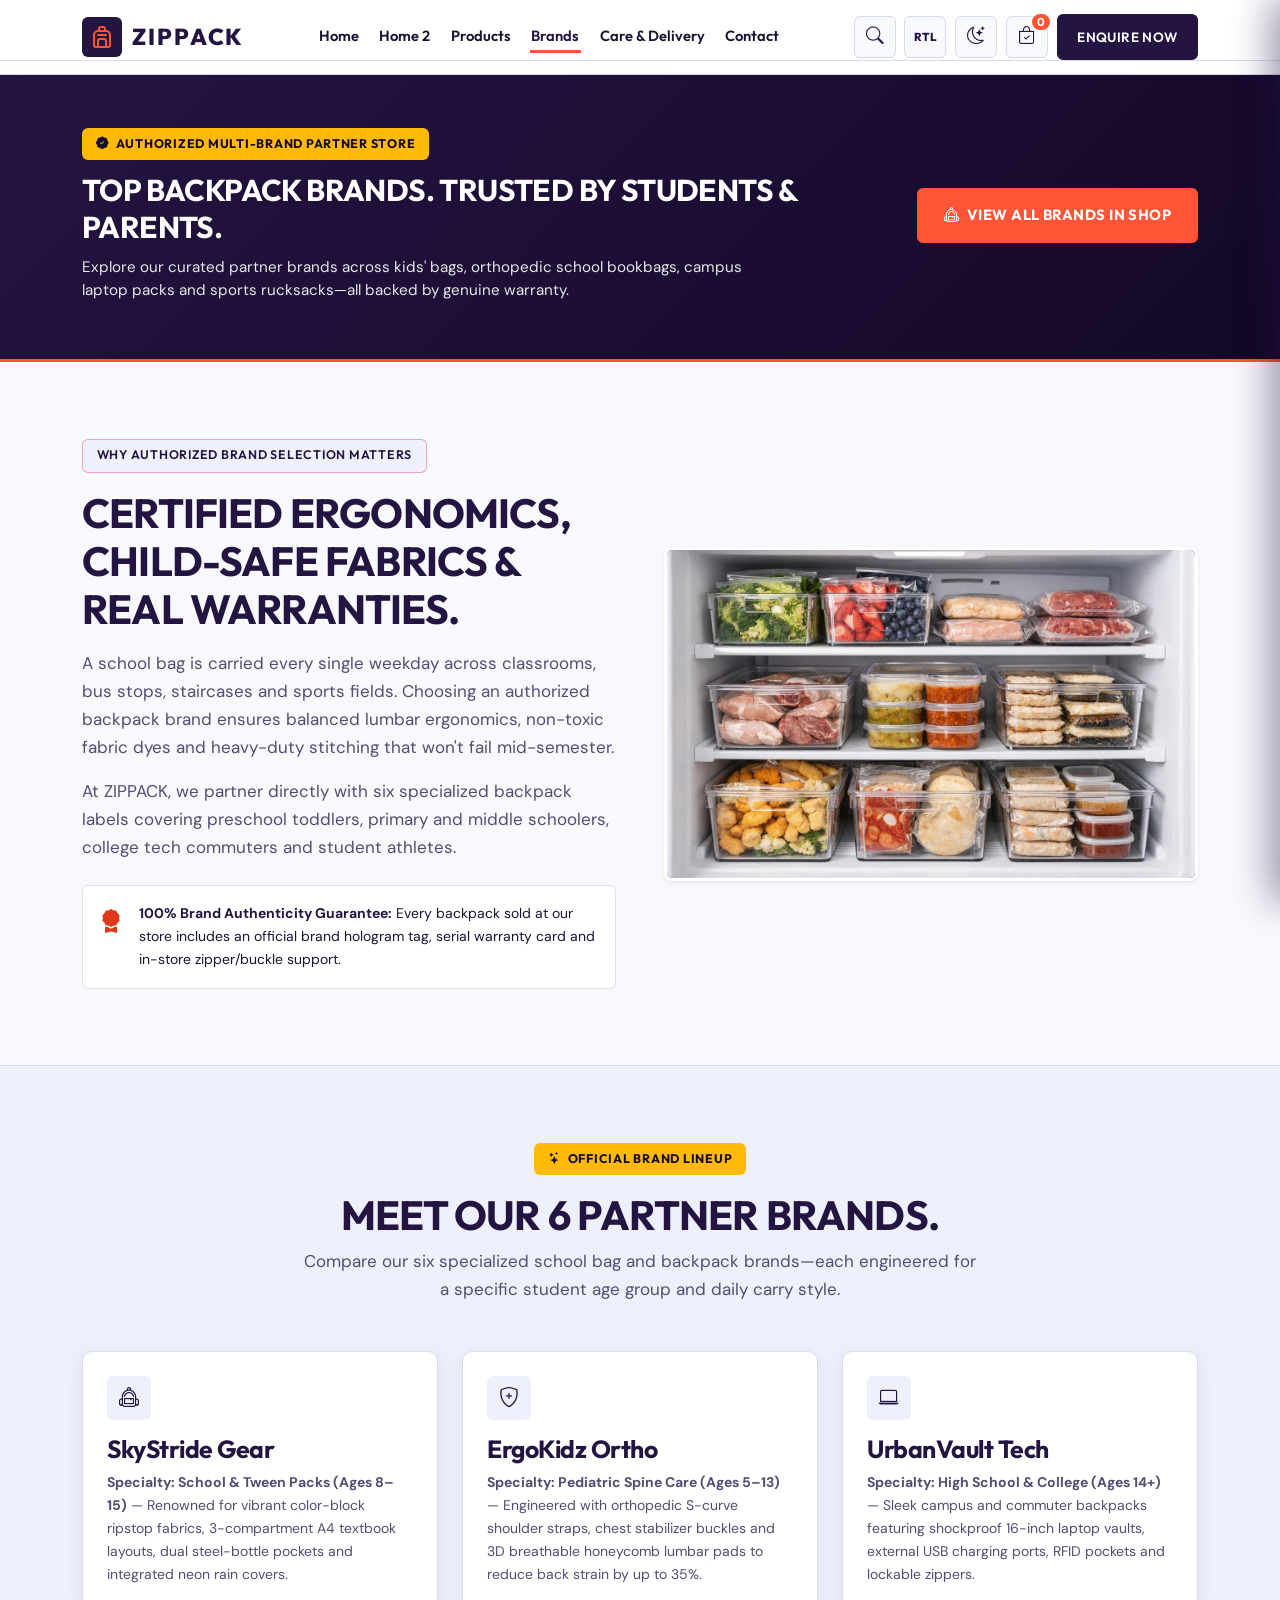
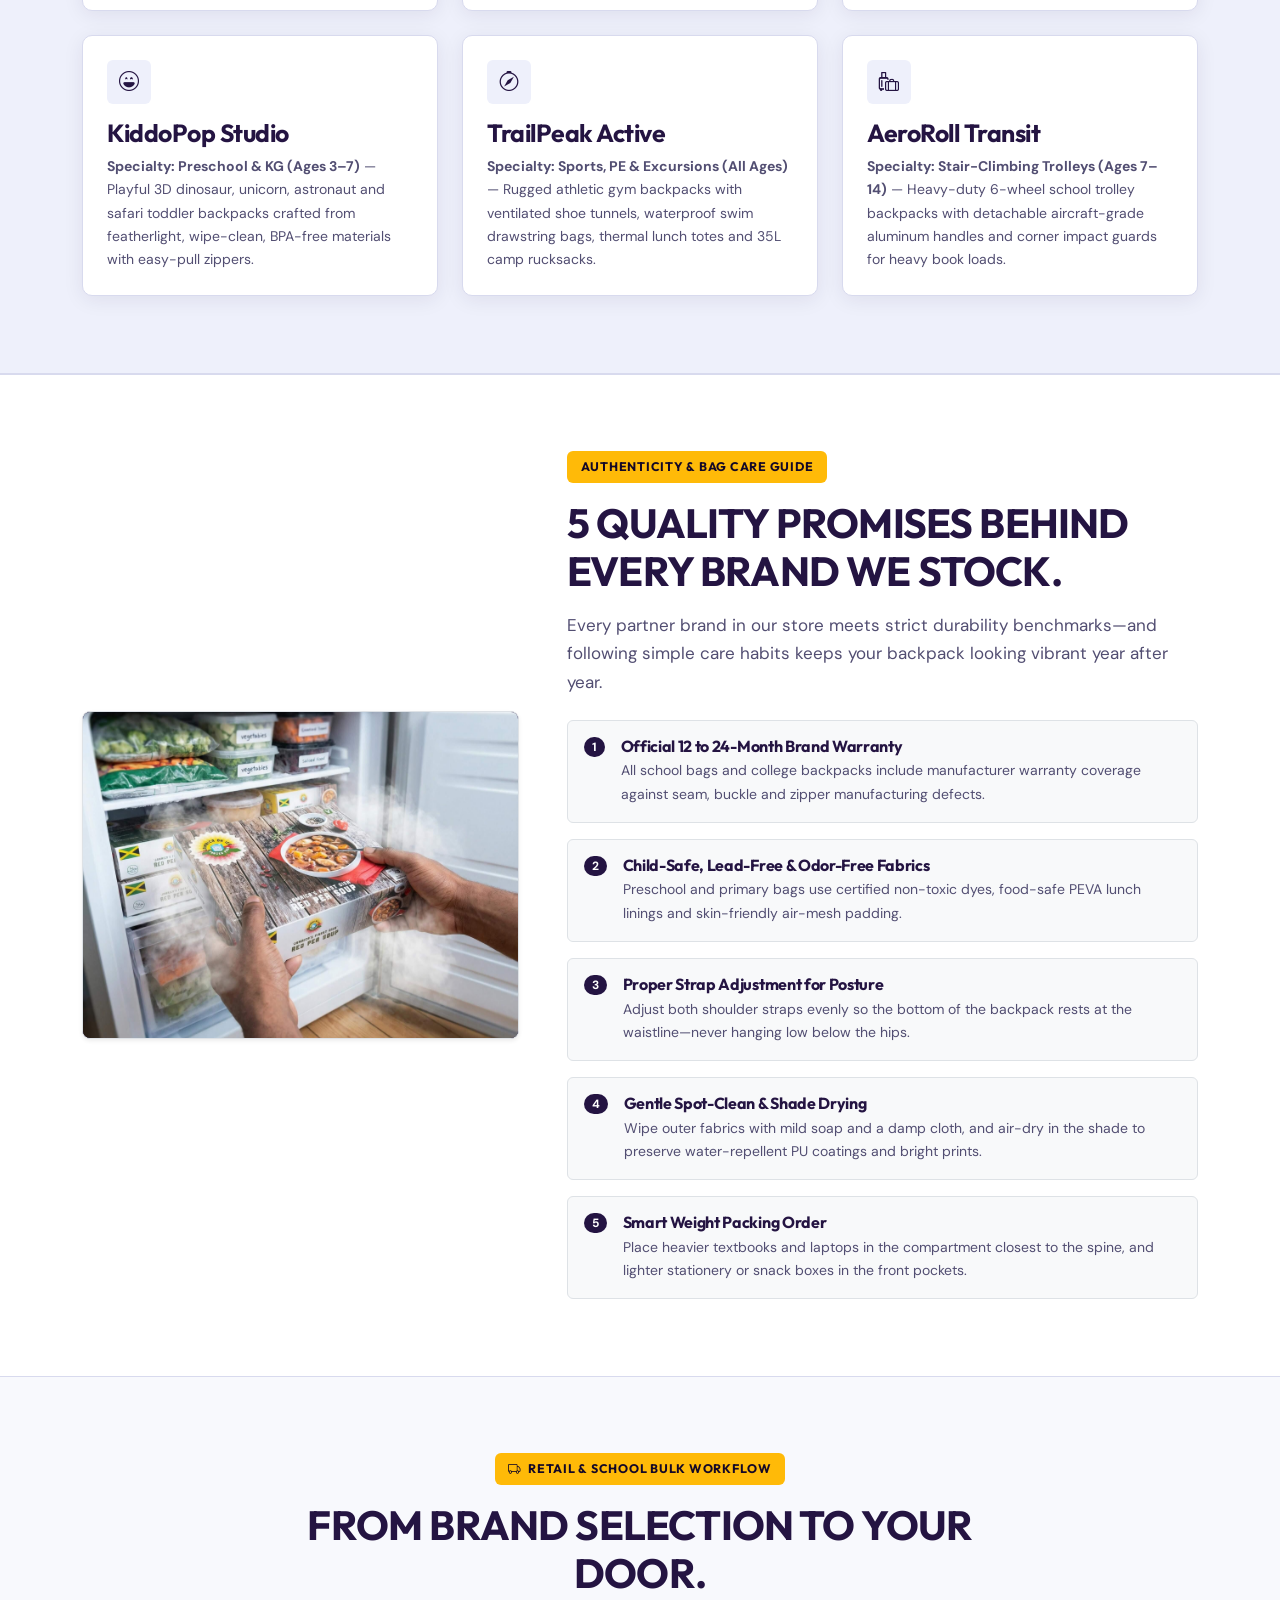
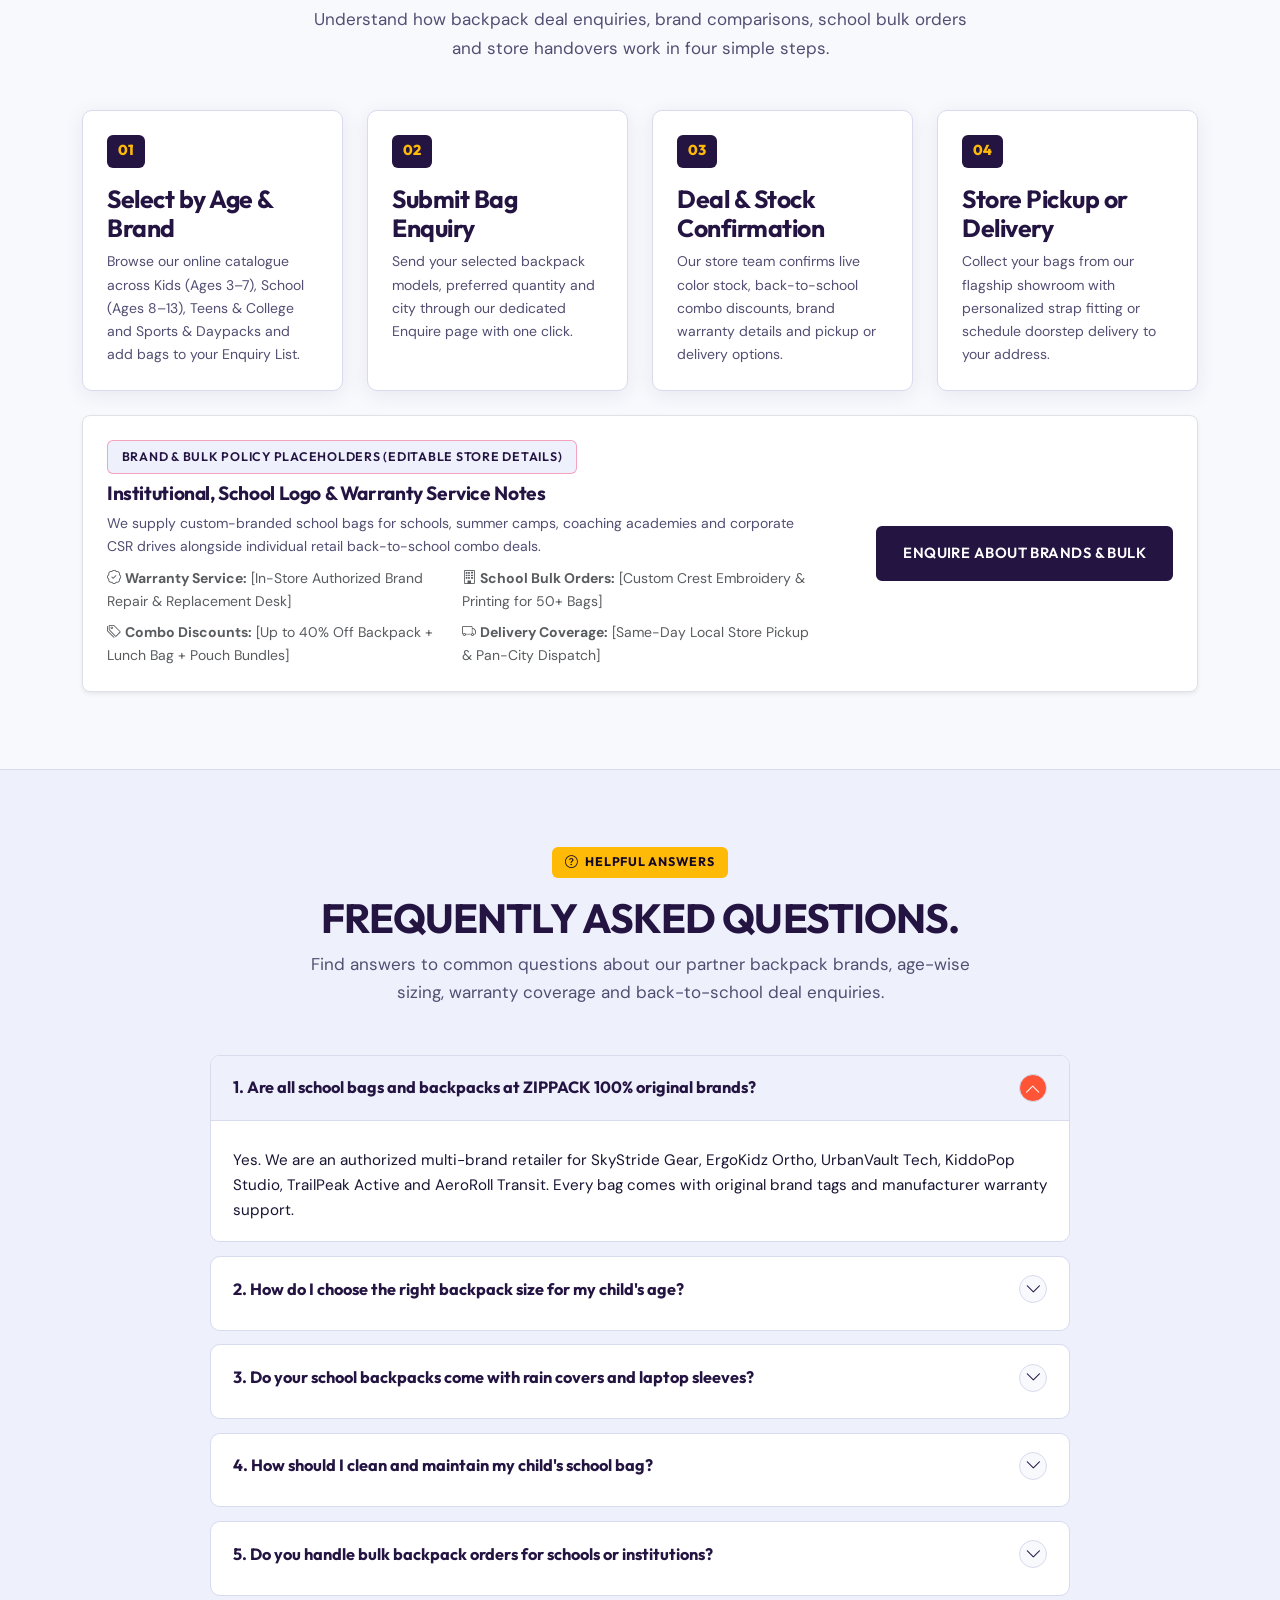
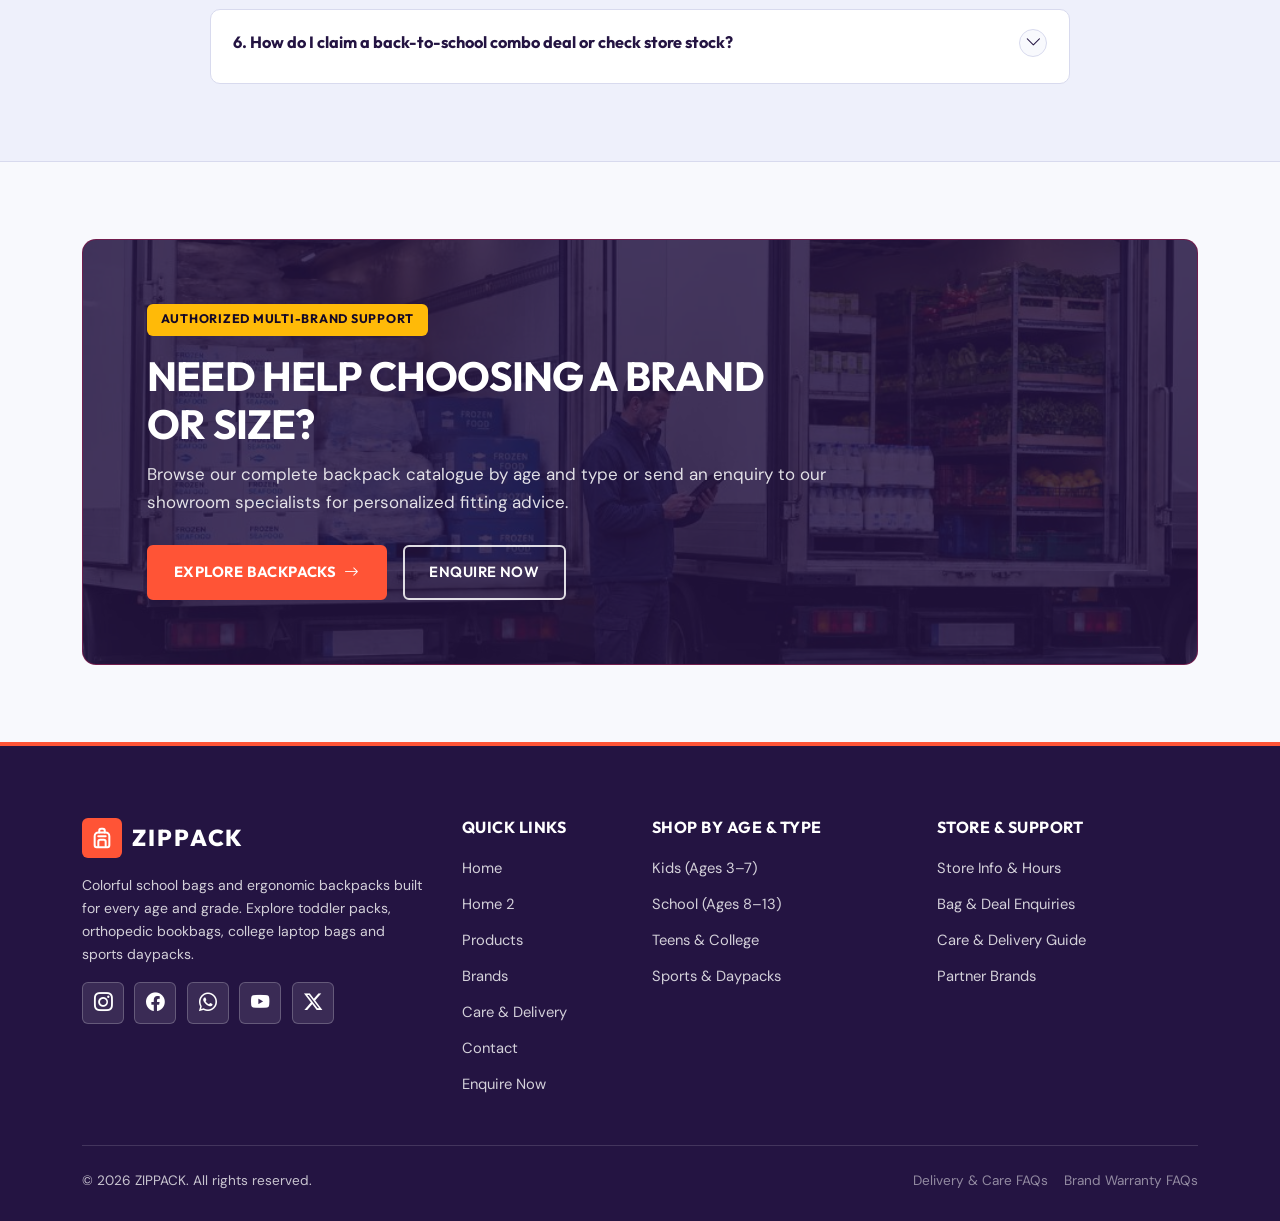
==== brands.html @ 8224b231 "Initial commit: School Bag & Backpack Store (ZIPPACK)" ====
<!DOCTYPE html>
<html lang="en">
<head>
  <meta charset="UTF-8">
  <meta name="viewport" content="width=device-width, initial-scale=1.0">
  <title>Brands | ZIPPACK — School Bag &amp; Backpack Store</title>
  <link rel="icon" type="image/svg+xml" href="assets/images/favicon.svg">
  <meta name="description" content="Top Backpack Brands. Trusted by Students &amp; Parents. Explore our partner brands across kids' school bags, orthopedic bookbags, laptop packs and sports rucksacks.">
  <meta property="og:title" content="Brands | ZIPPACK — School Bag &amp; Backpack Store">
  <meta property="og:description" content="Discover our authorized school bag &amp; backpack partner brands, warranty coverage, care guidelines and 4-step order enquiry workflow.">
  <meta property="og:type" content="website">
  <meta property="og:image" content="assets/images/freezer-storage.webp">

  <!-- Google Fonts: Outfit (Headings) & DM Sans (Body) -->
  <link rel="preconnect" href="https://fonts.googleapis.com">
  <link rel="preconnect" href="https://fonts.gstatic.com" crossorigin>
  <link href="https://fonts.googleapis.com/css2?family=DM+Sans:ital,opsz,wght@0,9..40,400;0,9..40,500;0,9..40,600;0,9..40,700;1,9..40,400&family=Outfit:wght@600;700;800&display=swap" rel="stylesheet">

  <!-- Bootstrap 5 CSS & Bootstrap Icons CDN -->
  <link href="https://cdn.jsdelivr.net/npm/bootstrap@5.3.3/dist/css/bootstrap.min.css" rel="stylesheet">
  <link href="https://cdn.jsdelivr.net/npm/bootstrap-icons@1.11.3/font/bootstrap-icons.min.css" rel="stylesheet">

  <!-- Global Custom Stylesheet -->
  <link rel="stylesheet" href="assets/css/style.css">
</head>
<body>
  <a href="#main-content" class="skip-link">Skip to main content</a>

  <!-- ========================================================================
       GLOBAL STICKY HEADER
       ======================================================================== -->
  <header class="site-header" role="banner">
    <div class="container">
      <div class="header-inner">
        <a href="index.html" class="brand-logo" aria-label="ZIPPACK Home">
          <span class="brand-logo-mark" aria-hidden="true">
            <svg width="24" height="24" viewBox="0 0 24 24" fill="none" stroke="currentColor" stroke-width="2" stroke-linecap="round" stroke-linejoin="round">
              <path d="M4 10a4 4 0 0 1 4-4h8a4 4 0 0 1 4 4v10a2 2 0 0 1-2 2H6a2 2 0 0 1-2-2Z"/>
              <path d="M9 6V4a2 2 0 0 1 2-2h2a2 2 0 0 1 2 2v2"/>
              <path d="M8 21v-5a2 2 0 0 1 2-2h4a2 2 0 0 1 2 2v5"/>
              <path d="M8 10h8"/>
            </svg>
          </span>
          <span class="brand-logo-text">
            <span class="brand-logo-title">ZIPPACK</span>
          </span>
        </a>

        <nav class="desktop-nav" aria-label="Primary Navigation">
          <ul class="nav-list">
            <li><a href="index.html" class="nav-link-item">Home</a></li>
            <li><a href="home-2.html" class="nav-link-item">Home 2</a></li>
            <li><a href="products.html" class="nav-link-item">Products</a></li>
            <li><a href="brands.html" class="nav-link-item active" aria-current="page">Brands</a></li>
            <li><a href="storage-delivery.html" class="nav-link-item">Care &amp; Delivery</a></li>
            <li><a href="contact.html" class="nav-link-item">Contact</a></li>
          </ul>
        </nav>

        <div class="header-actions">
          <button type="button" class="icon-action-btn" id="headerSearchToggleBtn" aria-expanded="false" aria-controls="headerSearchBar" aria-label="Toggle product search" title="Search Backpacks">
            <i class="bi bi-search"></i>
          </button>

          <button type="button" class="icon-action-btn" id="rtlToggleBtn" data-toggle-rtl aria-pressed="false" aria-label="Toggle RTL or LTR layout direction" title="Toggle RTL / LTR">
            <span class="rtl-badge-text">RTL</span>
          </button>

          <button type="button" class="icon-action-btn" id="themeToggleBtn" data-toggle-theme aria-pressed="false" aria-label="Toggle dark or light theme" title="Toggle Dark / Light Mode">
            <i class="bi bi-moon-stars"></i>
          </button>

          <button type="button" class="icon-action-btn" data-open-cart aria-label="Open Bag Enquiry Cart" title="Bag Enquiry List">
            <i class="bi bi-bag-check"></i>
            <span class="cart-count-badge" id="cartCountBadge">0</span>
          </button>

          <a href="enquire.html" class="btn-brand-primary header-cta-desktop">Enquire Now</a>

          <button type="button" class="hamburger-btn" id="mobileMenuOpenBtn" aria-expanded="false" aria-controls="mobileNavDrawer" aria-label="Open navigation menu">
            <i class="bi bi-list"></i>
          </button>
        </div>
      </div>
    </div>

    <div class="header-search-bar" id="headerSearchBar">
      <div class="container">
        <form class="header-search-form" id="headerSearchForm" role="search">
          <label for="headerSearchInput" class="visually-hidden">Search school bags and backpacks</label>
          <input type="search" id="headerSearchInput" class="header-search-input" placeholder="Search toddler bags, orthopedic school packs, laptop backpacks, trolley bags...">
          <button type="submit" class="btn-brand-primary py-2 px-3">Search</button>
        </form>
      </div>
    </div>
  </header>

  <div class="mobile-nav-backdrop" id="sharedOverlayBackdrop"></div>

  <!-- Mobile Navigation Drawer -->
  <aside class="mobile-nav-drawer" id="mobileNavDrawer" aria-hidden="true" aria-label="Mobile Navigation">
    <div>
      <div class="mobile-drawer-header">
        <span class="fw-bold" style="font-family: var(--font-heading); color: var(--navy-primary);">STORE NAVIGATION</span>
        <button type="button" class="drawer-close-btn" id="mobileMenuCloseBtn" aria-label="Close navigation menu">
          <i class="bi bi-x-lg"></i>
        </button>
      </div>
      <div class="mobile-drawer-tools">
        <form class="mobile-drawer-search-form" data-drawer-search-form role="search">
          <input type="search" class="mobile-drawer-search-input" placeholder="Search school bags..." aria-label="Search school bags and backpacks">
          <button type="submit" class="btn-brand-primary py-2 px-3" aria-label="Submit search"><i class="bi bi-search"></i></button>
        </form>
        <div class="mobile-drawer-actions-grid">
          <button type="button" class="mobile-drawer-action-item" data-open-cart aria-label="Open Bag Enquiry Cart">
            <i class="bi bi-bag-check"></i>
            <span>Bag List</span>
            <span class="cart-count-badge">0</span>
          </button>
          <button type="button" class="mobile-drawer-action-item" data-toggle-theme aria-pressed="false" aria-label="Toggle dark or light theme">
            <i class="bi bi-moon-stars"></i>
            <span>Theme</span>
          </button>
          <button type="button" class="mobile-drawer-action-item" data-toggle-rtl aria-pressed="false" aria-label="Toggle RTL or LTR layout">
            <span class="rtl-badge-text">RTL</span>
          </button>
        </div>
      </div>
      <ul class="mobile-nav-links">
        <li><a href="index.html"><span>Home</span> <i class="bi bi-chevron-right"></i></a></li>
        <li><a href="home-2.html"><span>Home 2</span> <i class="bi bi-chevron-right"></i></a></li>
        <li><a href="products.html"><span>Products</span> <i class="bi bi-chevron-right"></i></a></li>
        <li><a href="brands.html" class="active"><span>Brands</span> <i class="bi bi-chevron-right"></i></a></li>
        <li><a href="storage-delivery.html"><span>Care &amp; Delivery</span> <i class="bi bi-chevron-right"></i></a></li>
        <li><a href="contact.html"><span>Contact</span> <i class="bi bi-chevron-right"></i></a></li>
        <li><a href="enquire.html"><span>Enquire Now</span> <i class="bi bi-arrow-up-right-circle"></i></a></li>
      </ul>
    </div>
    <div class="mobile-drawer-footer">
      <p class="small mb-2 fw-semibold" style="color: var(--navy-primary);">COLORFUL CARRY. BACK-TO-SCHOOL READY.</p>
      <a href="products.html" class="btn-brand-primary w-100">Explore Backpack Range</a>
    </div>
  </aside>

  <!-- Enquiry Cart Slide-Over Drawer -->
  <aside class="enquiry-cart-drawer" id="enquiryCartDrawer" aria-hidden="true" aria-label="Bag Enquiry List">
    <div class="cart-drawer-header">
      <div class="d-flex align-items-center gap-2">
        <i class="bi bi-bag-check-fill" style="color: var(--mint-secondary); font-size: 1.2rem;"></i>
        <h3>Bag Enquiry List</h3>
      </div>
      <button type="button" class="drawer-close-btn" id="enquiryCartCloseBtn" aria-label="Close enquiry cart">
        <i class="bi bi-x-lg"></i>
      </button>
    </div>
    <div class="cart-drawer-body" id="enquiryCartBody"></div>
    <div class="cart-drawer-footer">
      <div class="cart-summary-line">
        <span class="text-muted small">Selected Quantity:</span>
        <strong id="enquiryCartCount">0 Bags</strong>
      </div>
      <div class="cart-summary-line mb-2">
        <span class="text-muted small">Estimated Deal Total:</span>
        <strong id="enquiryCartTotal" style="font-size: 1.15rem; color: var(--navy-primary);">₹0</strong>
      </div>
      <p class="small text-muted mb-3" style="font-size: 0.75rem;">*Back-to-school deal prices are for demonstration only. Submit an enquiry to confirm current store stock and combo offers.</p>
      <div class="d-grid gap-2">
        <a href="enquire.html?prefill=cart" id="sendEnquiryCartBtn" class="btn-brand-primary">SEND BAG ENQUIRY</a>
        <button type="button" id="clearEnquiryCartBtn" class="btn-brand-secondary py-2" style="font-size: 0.8rem;">Clear Enquiry List</button>
      </div>
    </div>
  </aside>

  <main id="main-content">
    <!-- ======================================================================
         PAGE HERO BANNER (STANDARDIZED HEIGHT ACROSS ALL NON-HOME PAGES)
         ====================================================================== -->
    <section class="page-hero-banner" aria-labelledby="brands-hero-heading">
      <div class="container">
        <div class="row align-items-center g-4">
          <div class="col-lg-8 col-md-7">
            <span class="eyebrow-badge"><i class="bi bi-patch-check-fill"></i> Authorized Multi-Brand Partner Store</span>
            <h1 id="brands-hero-heading">TOP BACKPACK BRANDS. TRUSTED BY STUDENTS &amp; PARENTS.</h1>
            <p>
              Explore our curated partner brands across kids' bags, orthopedic school bookbags, campus laptop packs and sports rucksacks—all backed by genuine warranty.
            </p>
          </div>
          <div class="col-lg-4 col-md-5 text-md-end">
            <a href="products.html" class="btn-brand-mint">
              <i class="bi bi-backpack2"></i> View All Brands in Shop
            </a>
          </div>
        </div>
      </div>
    </section>

    <!-- ======================================================================
         SECTION 1 – BRAND CURATION INTRODUCTION
         ====================================================================== -->
    <section class="section-block section-bg-ice reveal-on-scroll" aria-labelledby="storage-intro-heading">
      <div class="container">
        <div class="row align-items-center g-4 g-lg-5">
          <div class="col-lg-6">
            <span class="eyebrow-badge-mint">Why Authorized Brand Selection Matters</span>
            <h2 id="storage-intro-heading" class="mb-3">CERTIFIED ERGONOMICS, CHILD-SAFE FABRICS &amp; REAL WARRANTIES.</h2>
            <p>
              A school bag is carried every single weekday across classrooms, bus stops, staircases and sports fields. Choosing an authorized backpack brand ensures balanced lumbar ergonomics, non-toxic fabric dyes and heavy-duty stitching that won't fail mid-semester.
            </p>
            <p class="mb-4">
              At ZIPPACK, we partner directly with six specialized backpack labels covering preschool toddlers, primary and middle schoolers, college tech commuters and student athletes.
            </p>
            <div class="p-3 rounded border bg-white d-flex align-items-start gap-3">
              <i class="bi bi-award-fill fs-4" style="color: var(--mint-hover);"></i>
              <div class="small">
                <strong style="color: var(--navy-primary);">100% Brand Authenticity Guarantee:</strong> Every backpack sold at our store includes an official brand hologram tag, serial warranty card and in-store zipper/buckle support.
              </div>
            </div>
          </div>

          <div class="col-lg-6">
            <div class="rounded-3 overflow-hidden border border-3 border-white shadow-sm" style="aspect-ratio: 16 / 10; background-color: var(--navy-primary);">
              <img src="assets/images/freezer-storage.webp" alt="Showroom display of authorized colorful school bag and backpack brands" class="w-100 h-100 object-fit-cover" width="800" height="500">
            </div>
          </div>
        </div>
      </div>
    </section>

    <!-- ======================================================================
         SECTION 2 – FEATURED PARTNER BRANDS SHOWCASE
         ====================================================================== -->
    <section id="storage-guidance" class="section-block section-bg-mint reveal-on-scroll" aria-labelledby="freezer-guidance-heading">
      <div class="container">
        <div class="section-header text-center mx-auto" style="max-width: 680px;">
          <span class="eyebrow-badge"><i class="bi bi-stars"></i> Official Brand Lineup</span>
          <h2 id="freezer-guidance-heading">MEET OUR 6 PARTNER BRANDS.</h2>
          <p class="mb-0">
            Compare our six specialized school bag and backpack brands—each engineered for a specific student age group and daily carry style.
          </p>
        </div>

        <div class="row g-4">
          <div class="col-md-6 col-lg-4">
            <div class="storage-checklist-card">
              <div class="why-feature-icon"><i class="bi bi-backpack2"></i></div>
              <h3>SkyStride Gear</h3>
              <p class="small mb-0">
                <strong>Specialty: School &amp; Tween Packs (Ages 8–15)</strong> — Renowned for vibrant color-block ripstop fabrics, 3-compartment A4 textbook layouts, dual steel-bottle pockets and integrated neon rain covers.
              </p>
            </div>
          </div>

          <div class="col-md-6 col-lg-4">
            <div class="storage-checklist-card">
              <div class="why-feature-icon"><i class="bi bi-shield-plus"></i></div>
              <h3>ErgoKidz Ortho</h3>
              <p class="small mb-0">
                <strong>Specialty: Pediatric Spine Care (Ages 5–13)</strong> — Engineered with orthopedic S-curve shoulder straps, chest stabilizer buckles and 3D breathable honeycomb lumbar pads to reduce back strain by up to 35%.
              </p>
            </div>
          </div>

          <div class="col-md-6 col-lg-4">
            <div class="storage-checklist-card">
              <div class="why-feature-icon"><i class="bi bi-laptop"></i></div>
              <h3>UrbanVault Tech</h3>
              <p class="small mb-0">
                <strong>Specialty: High School &amp; College (Ages 14+)</strong> — Sleek campus and commuter backpacks featuring shockproof 16-inch laptop vaults, external USB charging ports, RFID pockets and lockable zippers.
              </p>
            </div>
          </div>

          <div class="col-md-6 col-lg-4">
            <div class="storage-checklist-card">
              <div class="why-feature-icon"><i class="bi bi-emoji-laughing"></i></div>
              <h3>KiddoPop Studio</h3>
              <p class="small mb-0">
                <strong>Specialty: Preschool &amp; KG (Ages 3–7)</strong> — Playful 3D dinosaur, unicorn, astronaut and safari toddler backpacks crafted from featherlight, wipe-clean, BPA-free materials with easy-pull zippers.
              </p>
            </div>
          </div>

          <div class="col-md-6 col-lg-4">
            <div class="storage-checklist-card">
              <div class="why-feature-icon"><i class="bi bi-compass"></i></div>
              <h3>TrailPeak Active</h3>
              <p class="small mb-0">
                <strong>Specialty: Sports, PE &amp; Excursions (All Ages)</strong> — Rugged athletic gym backpacks with ventilated shoe tunnels, waterproof swim drawstring bags, thermal lunch totes and 35L camp rucksacks.
              </p>
            </div>
          </div>

          <div class="col-md-6 col-lg-4">
            <div class="storage-checklist-card">
              <div class="why-feature-icon"><i class="bi bi-luggage"></i></div>
              <h3>AeroRoll Transit</h3>
              <p class="small mb-0">
                <strong>Specialty: Stair-Climbing Trolleys (Ages 7–14)</strong> — Heavy-duty 6-wheel school trolley backpacks with detachable aircraft-grade aluminum handles and corner impact guards for heavy book loads.
              </p>
            </div>
          </div>
        </div>
      </div>
    </section>

    <!-- ======================================================================
         SECTION 3 – BRAND QUALITY & CARE STANDARDS
         ====================================================================== -->
    <section class="section-block section-bg-white reveal-on-scroll" aria-labelledby="product-handling-heading">
      <div class="container">
        <div class="row align-items-center g-4 g-lg-5">
          <div class="col-lg-5">
            <div class="rounded-3 overflow-hidden border shadow-sm" style="aspect-ratio: 4 / 3; background-color: var(--navy-primary);">
              <img src="assets/images/freezer-handling.webp" alt="Quality inspection of school backpack straps, zippers and water-resistant fabric" class="w-100 h-100 object-fit-cover" loading="lazy" width="700" height="525">
            </div>
          </div>

          <div class="col-lg-7">
            <span class="eyebrow-badge">Authenticity &amp; Bag Care Guide</span>
            <h2 id="product-handling-heading" class="mb-3">5 QUALITY PROMISES BEHIND EVERY BRAND WE STOCK.</h2>
            <p class="mb-4">
              Every partner brand in our store meets strict durability benchmarks—and following simple care habits keeps your backpack looking vibrant year after year.
            </p>

            <div class="d-flex flex-column gap-3">
              <div class="p-3 rounded border bg-light d-flex align-items-start gap-3">
                <span class="badge rounded-pill" style="background-color: var(--navy-primary);">1</span>
                <div>
                  <h4 class="mb-1" style="font-size: 1rem;">Official 12 to 24-Month Brand Warranty</h4>
                  <p class="small mb-0">All school bags and college backpacks include manufacturer warranty coverage against seam, buckle and zipper manufacturing defects.</p>
                </div>
              </div>

              <div class="p-3 rounded border bg-light d-flex align-items-start gap-3">
                <span class="badge rounded-pill" style="background-color: var(--navy-primary);">2</span>
                <div>
                  <h4 class="mb-1" style="font-size: 1rem;">Child-Safe, Lead-Free &amp; Odor-Free Fabrics</h4>
                  <p class="small mb-0">Preschool and primary bags use certified non-toxic dyes, food-safe PEVA lunch linings and skin-friendly air-mesh padding.</p>
                </div>
              </div>

              <div class="p-3 rounded border bg-light d-flex align-items-start gap-3">
                <span class="badge rounded-pill" style="background-color: var(--navy-primary);">3</span>
                <div>
                  <h4 class="mb-1" style="font-size: 1rem;">Proper Strap Adjustment for Posture</h4>
                  <p class="small mb-0">Adjust both shoulder straps evenly so the bottom of the backpack rests at the waistline—never hanging low below the hips.</p>
                </div>
              </div>

              <div class="p-3 rounded border bg-light d-flex align-items-start gap-3">
                <span class="badge rounded-pill" style="background-color: var(--navy-primary);">4</span>
                <div>
                  <h4 class="mb-1" style="font-size: 1rem;">Gentle Spot-Clean &amp; Shade Drying</h4>
                  <p class="small mb-0">Wipe outer fabrics with mild soap and a damp cloth, and air-dry in the shade to preserve water-repellent PU coatings and bright prints.</p>
                </div>
              </div>

              <div class="p-3 rounded border bg-light d-flex align-items-start gap-3">
                <span class="badge rounded-pill" style="background-color: var(--navy-primary);">5</span>
                <div>
                  <h4 class="mb-1" style="font-size: 1rem;">Smart Weight Packing Order</h4>
                  <p class="small mb-0">Place heavier textbooks and laptops in the compartment closest to the spine, and lighter stationery or snack boxes in the front pockets.</p>
                </div>
              </div>
            </div>
          </div>
        </div>
      </div>
    </section>

    <!-- ======================================================================
         SECTION 4 – RETAIL, COMBO & SCHOOL BULK ORDER WORKFLOW (4 STEPS)
         ====================================================================== -->
    <section id="delivery-info" class="section-block section-bg-ice reveal-on-scroll" aria-labelledby="delivery-info-heading">
      <div class="container">
        <div class="section-header text-center mx-auto" style="max-width: 680px;">
          <span class="eyebrow-badge"><i class="bi bi-truck"></i> Retail &amp; School Bulk Workflow</span>
          <h2 id="delivery-info-heading">FROM BRAND SELECTION TO YOUR DOOR.</h2>
          <p class="mb-0">
            Understand how backpack deal enquiries, brand comparisons, school bulk orders and store handovers work in four simple steps.
          </p>
        </div>

        <div class="delivery-steps-grid mb-4">
          <!-- Step 01 -->
          <div class="delivery-step-card">
            <span class="step-number-badge">01</span>
            <h3>Select by Age &amp; Brand</h3>
            <p class="small mb-0">
              Browse our online catalogue across Kids (Ages 3–7), School (Ages 8–13), Teens &amp; College and Sports &amp; Daypacks and add bags to your Enquiry List.
            </p>
          </div>

          <!-- Step 02 -->
          <div class="delivery-step-card">
            <span class="step-number-badge">02</span>
            <h3>Submit Bag Enquiry</h3>
            <p class="small mb-0">
              Send your selected backpack models, preferred quantity and city through our dedicated Enquire page with one click.
            </p>
          </div>

          <!-- Step 03 -->
          <div class="delivery-step-card">
            <span class="step-number-badge">03</span>
            <h3>Deal &amp; Stock Confirmation</h3>
            <p class="small mb-0">
              Our store team confirms live color stock, back-to-school combo discounts, brand warranty details and pickup or delivery options.
            </p>
          </div>

          <!-- Step 04 -->
          <div class="delivery-step-card">
            <span class="step-number-badge">04</span>
            <h3>Store Pickup or Delivery</h3>
            <p class="small mb-0">
              Collect your bags from our flagship showroom with personalized strap fitting or schedule doorstep delivery to your address.
            </p>
          </div>
        </div>

        <!-- Editable Client Policy Placeholders -->
        <div class="p-4 rounded-3 border bg-white shadow-sm">
          <div class="row align-items-center g-4">
            <div class="col-lg-8">
              <span class="eyebrow-badge-mint mb-2">Brand &amp; Bulk Policy Placeholders (Editable Store Details)</span>
              <h3 class="mb-2" style="font-size: 1.2rem;">Institutional, School Logo &amp; Warranty Service Notes</h3>
              <p class="small mb-2">
                We supply custom-branded school bags for schools, summer camps, coaching academies and corporate CSR drives alongside individual retail back-to-school combo deals.
              </p>
              <div class="row g-2 small text-muted">
                <div class="col-sm-6"><i class="bi bi-patch-check me-1"></i><strong>Warranty Service:</strong> [In-Store Authorized Brand Repair &amp; Replacement Desk]</div>
                <div class="col-sm-6"><i class="bi bi-building me-1"></i><strong>School Bulk Orders:</strong> [Custom Crest Embroidery &amp; Printing for 50+ Bags]</div>
                <div class="col-sm-6"><i class="bi bi-tags me-1"></i><strong>Combo Discounts:</strong> [Up to 40% Off Backpack + Lunch Bag + Pouch Bundles]</div>
                <div class="col-sm-6"><i class="bi bi-truck me-1"></i><strong>Delivery Coverage:</strong> [Same-Day Local Store Pickup &amp; Pan-City Dispatch]</div>
              </div>
            </div>
            <div class="col-lg-4 text-lg-end">
              <a href="enquire.html" class="btn-brand-primary">Enquire About Brands &amp; Bulk</a>
            </div>
          </div>
        </div>
      </div>
    </section>

    <!-- ======================================================================
         SECTION 5 – FREQUENTLY ASKED QUESTIONS (6 FUNCTIONAL ACCORDIONS)
         ====================================================================== -->
    <section id="faq-section" class="section-block section-bg-mint reveal-on-scroll" aria-labelledby="faq-heading">
      <div class="container">
        <div class="section-header text-center mx-auto" style="max-width: 660px;">
          <span class="eyebrow-badge"><i class="bi bi-question-circle"></i> Helpful Answers</span>
          <h2 id="faq-heading">FREQUENTLY ASKED QUESTIONS.</h2>
          <p class="mb-0">
            Find answers to common questions about our partner backpack brands, age-wise sizing, warranty coverage and back-to-school deal enquiries.
          </p>
        </div>

        <div class="faq-accordion-list">
          <!-- FAQ 1 -->
          <div class="faq-item">
            <h3>
              <button type="button" class="faq-trigger" aria-expanded="true" aria-controls="faq-panel-1" id="faq-btn-1">
                <span>1. Are all school bags and backpacks at ZIPPACK 100% original brands?</span>
                <span class="faq-icon" aria-hidden="true"><i class="bi bi-chevron-down"></i></span>
              </button>
            </h3>
            <div id="faq-panel-1" class="faq-content" role="region" aria-labelledby="faq-btn-1">
              Yes. We are an authorized multi-brand retailer for SkyStride Gear, ErgoKidz Ortho, UrbanVault Tech, KiddoPop Studio, TrailPeak Active and AeroRoll Transit. Every bag comes with original brand tags and manufacturer warranty support.
            </div>
          </div>

          <!-- FAQ 2 -->
          <div class="faq-item">
            <h3>
              <button type="button" class="faq-trigger" aria-expanded="false" aria-controls="faq-panel-2" id="faq-btn-2">
                <span>2. How do I choose the right backpack size for my child's age?</span>
                <span class="faq-icon" aria-hidden="true"><i class="bi bi-chevron-down"></i></span>
              </button>
            </h3>
            <div id="faq-panel-2" class="faq-content" role="region" aria-labelledby="faq-btn-2" hidden>
              Our Products page filters bags clearly by age and capacity: 10L–16L for Kids (Ages 3–7), 24L–28L orthopedic or trolley bags for Primary &amp; Middle School (Ages 8–13), and 25L–30L laptop-ready packs for Teens &amp; College (Ages 14+).
            </div>
          </div>

          <!-- FAQ 3 -->
          <div class="faq-item">
            <h3>
              <button type="button" class="faq-trigger" aria-expanded="false" aria-controls="faq-panel-3" id="faq-btn-3">
                <span>3. Do your school backpacks come with rain covers and laptop sleeves?</span>
                <span class="faq-icon" aria-hidden="true"><i class="bi bi-chevron-down"></i></span>
              </button>
            </h3>
            <div id="faq-panel-3" class="faq-content" role="region" aria-labelledby="faq-btn-3" hidden>
              Most primary and middle school models (such as SkyStride and AeroRoll) include a fold-out high-visibility rain cover in the base pocket, while all Teens &amp; College models feature padded 15.6" or 16" laptop vaults.
            </div>
          </div>

          <!-- FAQ 4 -->
          <div class="faq-item">
            <h3>
              <button type="button" class="faq-trigger" aria-expanded="false" aria-controls="faq-panel-4" id="faq-btn-4">
                <span>4. How should I clean and maintain my child's school bag?</span>
                <span class="faq-icon" aria-hidden="true"><i class="bi bi-chevron-down"></i></span>
              </button>
            </h3>
            <div id="faq-panel-4" class="faq-content" role="region" aria-labelledby="faq-btn-4" hidden>
              Empty all pockets, brush away loose dust, and spot-clean with a soft sponge, mild detergent and cool water. Avoid harsh machine washing or tumble drying to protect the internal waterproof PU coating and orthopedic foam pads.
            </div>
          </div>

          <!-- FAQ 5 -->
          <div class="faq-item">
            <h3>
              <button type="button" class="faq-trigger" aria-expanded="false" aria-controls="faq-panel-5" id="faq-btn-5">
                <span>5. Do you handle bulk backpack orders for schools or institutions?</span>
                <span class="faq-icon" aria-hidden="true"><i class="bi bi-chevron-down"></i></span>
              </button>
            </h3>
            <div id="faq-panel-5" class="faq-content" role="region" aria-labelledby="faq-btn-5" hidden>
              Yes! We offer special institutional pricing and custom school crest embroidery/printing on orders of 50 bags or more. Select "School / Institutional Bulk Order" on our Enquire page to request a tailored quote.
            </div>
          </div>

          <!-- FAQ 6 -->
          <div class="faq-item">
            <h3>
              <button type="button" class="faq-trigger" aria-expanded="false" aria-controls="faq-panel-6" id="faq-btn-6">
                <span>6. How do I claim a back-to-school combo deal or check store stock?</span>
                <span class="faq-icon" aria-hidden="true"><i class="bi bi-chevron-down"></i></span>
              </button>
            </h3>
            <div id="faq-panel-6" class="faq-content" role="region" aria-labelledby="faq-btn-6" hidden>
              Add your favourite backpacks on the Products page to your Bag Enquiry List and click "Send Bag Enquiry". Your selections will automatically prefill the form on our dedicated Enquire page so our store team can confirm live stock and combo savings.
            </div>
          </div>
        </div>
      </div>
    </section>

    <!-- ======================================================================
         SECTION 6 – FINAL CTA
         ====================================================================== -->
    <section class="section-block section-bg-ice reveal-on-scroll" aria-labelledby="storage-final-cta-heading">
      <div class="container">
        <div class="final-cta-banner">
          <div class="final-cta-bg" aria-hidden="true">
            <img src="assets/images/delivery-trucks.webp" alt="" loading="lazy">
          </div>
          <div class="final-cta-content">
            <span class="eyebrow-badge">Authorized Multi-Brand Support</span>
            <h2 id="storage-final-cta-heading">NEED HELP CHOOSING A BRAND OR SIZE?</h2>
            <p>
              Browse our complete backpack catalogue by age and type or send an enquiry to our showroom specialists for personalized fitting advice.
            </p>
            <div class="d-flex flex-wrap gap-3">
              <a href="products.html" class="btn-brand-mint">
                EXPLORE BACKPACKS <i class="bi bi-arrow-right"></i>
              </a>
              <a href="enquire.html" class="btn-brand-outline-white">
                ENQUIRE NOW
              </a>
            </div>
          </div>
        </div>
      </div>
    </section>
  </main>

  <!-- ========================================================================
       GLOBAL FOOTER
       ======================================================================== -->
  <footer class="site-footer" role="contentinfo">
    <div class="container">
      <div class="row g-4">
        <div class="col-lg-4 col-md-6">
          <a href="index.html" class="brand-logo mb-3">
            <span class="brand-logo-mark" style="background-color: var(--mint-secondary); color: #FFFFFF;" aria-hidden="true">
              <svg width="22" height="22" viewBox="0 0 24 24" fill="none" stroke="currentColor" stroke-width="2.2" stroke-linecap="round" stroke-linejoin="round">
                <path d="M4 10a4 4 0 0 1 4-4h8a4 4 0 0 1 4 4v10a2 2 0 0 1-2 2H6a2 2 0 0 1-2-2Z"/>
                <path d="M9 6V4a2 2 0 0 1 2-2h2a2 2 0 0 1 2 2v2"/>
                <path d="M8 21v-5a2 2 0 0 1 2-2h4a2 2 0 0 1 2 2v5"/>
                <path d="M8 10h8"/>
              </svg>
            </span>
            <span class="brand-logo-text">
              <span class="brand-logo-title text-white">ZIPPACK</span>
            </span>
          </a>
          <p class="small mb-3" style="color: rgba(255,255,255,0.8); max-width: 340px;">
            Colorful school bags and ergonomic backpacks built for every age and grade. Explore toddler packs, orthopedic bookbags, college laptop bags and sports daypacks.
          </p>
          <div class="contact-social-links" aria-label="Social Media Links">
            <a href="https://instagram.com" target="_blank" rel="noopener noreferrer" class="social-icon-link" aria-label="Instagram" title="Instagram">
              <i class="bi bi-instagram"></i>
            </a>
            <a href="https://facebook.com" target="_blank" rel="noopener noreferrer" class="social-icon-link" aria-label="Facebook" title="Facebook">
              <i class="bi bi-facebook"></i>
            </a>
            <a href="https://wa.me/" target="_blank" rel="noopener noreferrer" class="social-icon-link" aria-label="WhatsApp" title="WhatsApp">
              <i class="bi bi-whatsapp"></i>
            </a>
            <a href="https://youtube.com" target="_blank" rel="noopener noreferrer" class="social-icon-link" aria-label="YouTube" title="YouTube">
              <i class="bi bi-youtube"></i>
            </a>
            <a href="https://x.com" target="_blank" rel="noopener noreferrer" class="social-icon-link" aria-label="X (Twitter)" title="X (Twitter)">
              <i class="bi bi-twitter-x"></i>
            </a>
          </div>
        </div>

        <div class="col-lg-2 col-md-6 col-6">
          <h3 class="footer-title">Quick Links</h3>
          <ul class="footer-links">
            <li><a href="index.html">Home</a></li>
            <li><a href="home-2.html">Home 2</a></li>
            <li><a href="products.html">Products</a></li>
            <li><a href="brands.html">Brands</a></li>
            <li><a href="storage-delivery.html">Care &amp; Delivery</a></li>
            <li><a href="contact.html">Contact</a></li>
            <li><a href="enquire.html">Enquire Now</a></li>
          </ul>
        </div>

        <div class="col-lg-3 col-md-6 col-6">
          <h3 class="footer-title">Shop by Age &amp; Type</h3>
          <ul class="footer-links">
            <li><a href="products.html?category=Kids%20(Ages%203-7)">Kids (Ages 3–7)</a></li>
            <li><a href="products.html?category=School%20(Ages%208-13)">School (Ages 8–13)</a></li>
            <li><a href="products.html?category=Teens%20%26%20College">Teens &amp; College</a></li>
            <li><a href="products.html?category=Sports%20%26%20Daypacks">Sports &amp; Daypacks</a></li>
          </ul>
        </div>

        <div class="col-lg-3 col-md-6">
          <h3 class="footer-title">Store &amp; Support</h3>
          <ul class="footer-links">
            <li><a href="contact.html">Store Info &amp; Hours</a></li>
            <li><a href="enquire.html?prefill=cart">Bag &amp; Deal Enquiries</a></li>
            <li><a href="storage-delivery.html">Care &amp; Delivery Guide</a></li>
            <li><a href="brands.html">Partner Brands</a></li>
          </ul>
        </div>
      </div>

      <div class="footer-bottom">
        <div>&copy; 2026 ZIPPACK. All rights reserved.</div>
        <div class="d-flex gap-3">
          <a href="storage-delivery.html#faq-section" class="text-white-50">Delivery &amp; Care FAQs</a>
          <a href="brands.html#faq-section" class="text-white-50">Brand Warranty FAQs</a>
        </div>
      </div>
    </div>
  </footer>

  <script src="assets/js/main.js"></script>
</body>
</html>
---- assets/css/style.css ----
/* ==========================================================================
   ZIPPACK — SCHOOL BAG & BACKPACK STORE — GLOBAL STYLESHEET
   Brand Positioning: COLORFUL CARRY. BACK-TO-SCHOOL READY.
   ========================================================================== */

:root {
  /* Core Brand Palette — Royal Indigo Violet, Electric Flame Coral & Academic Gold */
  --navy-primary: #241442;
  --navy-dark: #140827;
  --navy-muted: #442378;
  --mint-secondary: #FF5436;
  --mint-hover: #E0381B;
  --lime-accent: #FFBA08;
  --lime-dark: #F48C06;

  /* Backgrounds & Surfaces */
  --bg-ice-white: #F8F9FD;
  --bg-soft-mint: #EEF0FB;
  --surface-white: #FFFFFF;

  /* Typography & Borders */
  --text-main: #181533;
  --text-secondary: #524E72;
  --border-color: #D8DAEE;

  /* Feature & Status Indicators */
  --veg-green: #00A86B;
  --nonveg-red: #7C3AED;
  --error-red: #E63946;

  /* Typography Families */
  --font-heading: 'Outfit', -apple-system, BlinkMacSystemFont, sans-serif;
  --font-body: 'DM Sans', -apple-system, BlinkMacSystemFont, sans-serif;

  /* Layout & Transitions */
  --radius-sm: 6px;
  --radius-md: 10px;
  --radius-lg: 14px;
  --shadow-subtle: 0 4px 20px rgba(36, 20, 66, 0.08);
  --shadow-hover: 0 12px 32px rgba(36, 20, 66, 0.16);
  --shadow-drawer: -8px 0 36px rgba(36, 20, 66, 0.25);
  --transition-fast: 0.2s cubic-bezier(0.25, 1, 0.5, 1);
  --transition-smooth: 0.35s cubic-bezier(0.22, 1, 0.36, 1);
}

/* ==========================================================================
   1. RESET & BASE TYPOGRAPHY
   ========================================================================== */
*,
*::before,
*::after {
  box-sizing: border-box;
}

html {
  scroll-behavior: smooth;
  font-size: 16px;
}

body {
  margin: 0;
  padding: 72px 0 0;
  font-family: var(--font-body);
  color: var(--text-main);
  background-color: var(--bg-ice-white);
  line-height: 1.65;
  overflow-x: hidden;
  -webkit-font-smoothing: antialiased;
}

h1, h2, h3, h4, h5, h6 {
  font-family: var(--font-heading);
  color: var(--navy-primary);
  font-weight: 700;
  line-height: 1.18;
  letter-spacing: -0.02em;
  margin-top: 0;
}

h1 {
  font-size: clamp(2.1rem, 4.5vw + 0.5rem, 3.65rem);
}

h2 {
  font-size: clamp(1.65rem, 3vw + 0.4rem, 2.55rem);
}

h3 {
  font-size: clamp(1.2rem, 1.8vw + 0.3rem, 1.55rem);
}

h4 {
  font-size: clamp(1.05rem, 1.2vw + 0.2rem, 1.25rem);
}

p {
  margin-top: 0;
  color: var(--text-secondary);
  font-size: clamp(0.95rem, 0.4vw + 0.85rem, 1.0625rem);
}

a {
  color: var(--navy-primary);
  text-decoration: none;
  transition: color var(--transition-fast);
}

img {
  max-width: 100%;
  height: auto;
  display: block;
}

/* Focus states for accessibility */
:focus-visible {
  outline: 2px solid var(--mint-secondary);
  outline-offset: 3px;
}

/* Skip link */
.skip-link {
  position: absolute;
  top: -100px;
  left: 1rem;
  background: var(--navy-primary);
  color: #FFFFFF;
  padding: 0.6rem 1.2rem;
  z-index: 9999;
  border-radius: var(--radius-sm);
  font-family: var(--font-heading);
  font-weight: 600;
}

.skip-link:focus {
  top: 1rem;
}

/* ==========================================================================
   2. BUTTONS & BADGES
   ========================================================================== */
.btn-brand-primary {
  display: inline-flex;
  align-items: center;
  justify-content: center;
  gap: 0.5rem;
  background-color: var(--navy-primary);
  color: #FFFFFF;
  font-family: var(--font-heading);
  font-weight: 600;
  font-size: 0.92rem;
  letter-spacing: 0.03em;
  text-transform: uppercase;
  padding: 0.82rem 1.55rem;
  border: 2px solid var(--navy-primary);
  border-radius: var(--radius-sm);
  cursor: pointer;
  transition: all var(--transition-fast);
  text-align: center;
  white-space: nowrap;
}

.btn-brand-primary:hover,
.btn-brand-primary:focus-visible {
  background-color: var(--mint-secondary);
  border-color: var(--mint-secondary);
  color: #FFFFFF;
  transform: translateY(-1px);
}

.btn-brand-secondary {
  display: inline-flex;
  align-items: center;
  justify-content: center;
  gap: 0.5rem;
  background-color: transparent;
  color: var(--navy-primary);
  font-family: var(--font-heading);
  font-weight: 600;
  font-size: 0.92rem;
  letter-spacing: 0.03em;
  text-transform: uppercase;
  padding: 0.82rem 1.55rem;
  border: 2px solid var(--navy-primary);
  border-radius: var(--radius-sm);
  cursor: pointer;
  transition: all var(--transition-fast);
  text-align: center;
  white-space: nowrap;
}

.btn-brand-secondary:hover,
.btn-brand-secondary:focus-visible {
  background-color: var(--navy-primary);
  color: #FFFFFF;
  transform: translateY(-1px);
}

.btn-brand-mint {
  display: inline-flex;
  align-items: center;
  justify-content: center;
  gap: 0.5rem;
  background-color: var(--mint-secondary);
  color: #FFFFFF;
  font-family: var(--font-heading);
  font-weight: 700;
  font-size: 0.92rem;
  letter-spacing: 0.03em;
  text-transform: uppercase;
  padding: 0.82rem 1.55rem;
  border: 2px solid var(--mint-secondary);
  border-radius: var(--radius-sm);
  cursor: pointer;
  transition: all var(--transition-fast);
  white-space: nowrap;
}

.btn-brand-mint:hover,
.btn-brand-mint:focus-visible {
  background-color: var(--lime-accent);
  border-color: var(--lime-accent);
  color: #140827;
}

.btn-brand-outline-white {
  display: inline-flex;
  align-items: center;
  justify-content: center;
  gap: 0.5rem;
  background-color: transparent;
  color: #FFFFFF;
  font-family: var(--font-heading);
  font-weight: 600;
  font-size: 0.92rem;
  letter-spacing: 0.03em;
  text-transform: uppercase;
  padding: 0.82rem 1.55rem;
  border: 2px solid rgba(255, 255, 255, 0.85);
  border-radius: var(--radius-sm);
  cursor: pointer;
  transition: all var(--transition-fast);
  white-space: nowrap;
}

.btn-brand-outline-white:hover,
.btn-brand-outline-white:focus-visible {
  background-color: #FFFFFF;
  border-color: #FFFFFF;
  color: #140827;
}

.eyebrow-badge {
  display: inline-flex;
  align-items: center;
  gap: 0.45rem;
  background-color: var(--lime-accent);
  color: #140827;
  font-family: var(--font-heading);
  font-weight: 700;
  font-size: 0.78rem;
  letter-spacing: 0.06em;
  text-transform: uppercase;
  padding: 0.35rem 0.85rem;
  border-radius: var(--radius-sm);
  margin-bottom: 1rem;
}

.eyebrow-badge-mint {
  display: inline-flex;
  align-items: center;
  gap: 0.45rem;
  background-color: var(--bg-soft-mint);
  color: var(--navy-primary);
  border: 1px solid rgba(255, 46, 99, 0.4);
  font-family: var(--font-heading);
  font-weight: 600;
  font-size: 0.78rem;
  letter-spacing: 0.06em;
  text-transform: uppercase;
  padding: 0.35rem 0.85rem;
  border-radius: var(--radius-sm);
  margin-bottom: 1rem;
}

/* ==========================================================================
   3. FIXED HEADER & NAVIGATION (DESKTOP + TABLET + MOBILE)
   ========================================================================== */
.site-header {
  position: fixed;
  top: 0;
  left: 0;
  right: 0;
  width: 100%;
  z-index: 1030;
  background-color: var(--surface-white);
  border-bottom: 1px solid var(--border-color);
  transition: padding var(--transition-fast), box-shadow var(--transition-fast), background-color var(--transition-fast);
  padding: 0.85rem 0;
}

.site-header.is-scrolled {
  padding: 0.6rem 0;
  box-shadow: 0 6px 24px rgba(15, 41, 107, 0.12);
}

.header-inner {
  display: flex;
  align-items: center;
  justify-content: space-between;
  gap: 1rem;
}

.brand-logo {
  display: inline-flex;
  align-items: center;
  gap: 0.65rem;
  text-decoration: none;
  color: var(--navy-primary);
  flex-shrink: 0;
}

.brand-logo-mark {
  width: 40px;
  height: 40px;
  border-radius: var(--radius-sm);
  background-color: var(--navy-primary);
  display: inline-flex;
  align-items: center;
  justify-content: center;
  color: var(--mint-secondary);
  flex-shrink: 0;
  position: relative;
}

.brand-logo-text {
  display: flex;
  flex-direction: column;
  line-height: 1.1;
}

.brand-logo-title {
  font-family: var(--font-heading);
  font-weight: 800;
  font-size: clamp(1.25rem, 1.8vw, 1.5rem);
  letter-spacing: 0.08em;
  color: var(--navy-primary);
}

.brand-logo-subtitle {
  display: none;
}

/* Desktop Navigation */
.desktop-nav {
  display: none;
}

.nav-list {
  display: flex;
  align-items: center;
  gap: clamp(0.95rem, 1.35vw, 1.5rem);
  list-style: none;
  margin: 0;
  padding: 0;
}

.nav-link-item {
  font-family: var(--font-heading);
  font-weight: 600;
  font-size: 0.92rem;
  color: var(--text-main);
  padding: 0.45rem 0.1rem;
  position: relative;
  transition: color var(--transition-fast);
  white-space: nowrap;
}

.nav-link-item::after {
  content: '';
  position: absolute;
  bottom: 0;
  left: 0;
  width: 0;
  height: 2.5px;
  background-color: var(--mint-secondary);
  transition: width var(--transition-fast);
}

.nav-link-item:hover,
.nav-link-item.active {
  color: var(--navy-primary);
}

.nav-link-item:hover::after,
.nav-link-item.active::after {
  width: 100%;
}

/* Header Right Actions */
.header-actions {
  display: flex;
  align-items: center;
  gap: 0.55rem;
  flex-shrink: 0;
}

.icon-action-btn {
  position: relative;
  width: 42px;
  height: 42px;
  border-radius: var(--radius-sm);
  border: 1px solid var(--border-color);
  background-color: var(--bg-ice-white);
  color: var(--navy-primary);
  display: inline-flex;
  align-items: center;
  justify-content: center;
  font-size: 1.1rem;
  cursor: pointer;
  transition: all var(--transition-fast);
}

.icon-action-btn:hover,
.icon-action-btn:focus-visible {
  background-color: var(--bg-soft-mint);
  border-color: var(--mint-secondary);
  color: var(--navy-primary);
}

.cart-count-badge {
  position: absolute;
  top: -5px;
  right: -5px;
  min-width: 20px;
  height: 20px;
  padding: 0 5px;
  border-radius: 999px;
  background-color: var(--mint-secondary);
  color: #FFFFFF;
  font-family: var(--font-heading);
  font-weight: 700;
  font-size: 0.72rem;
  display: inline-flex;
  align-items: center;
  justify-content: center;
  border: 2px solid var(--surface-white);
  transition: transform var(--transition-fast);
}

.cart-count-badge.pulse {
  transform: scale(1.28);
}

.header-cta-desktop {
  display: none;
}

.hamburger-btn {
  width: 42px;
  height: 42px;
  border-radius: var(--radius-sm);
  border: 1px solid var(--navy-primary);
  background-color: var(--navy-primary);
  color: #FFFFFF;
  display: inline-flex;
  align-items: center;
  justify-content: center;
  font-size: 1.3rem;
  cursor: pointer;
  transition: all var(--transition-fast);
}

.hamburger-btn:hover,
.hamburger-btn:focus-visible {
  background-color: var(--mint-secondary);
  border-color: var(--mint-secondary);
  color: #FFFFFF;
}

@media (max-width: 1024px) {
  .header-actions > :not(.hamburger-btn) {
    display: none !important;
  }
}

@media (min-width: 1025px) {
  .desktop-nav {
    display: block;
  }
  .header-cta-desktop {
    display: inline-flex;
    padding: 0.62rem 1.15rem;
    font-size: 0.84rem;
  }
  .hamburger-btn {
    display: none;
  }
}

@media (max-width: 380px) {
  .brand-logo-mark {
    width: 34px;
    height: 34px;
  }
  .brand-logo-title {
    font-size: 0.76rem;
  }
  .brand-logo-subtitle {
    font-size: 0.6rem;
  }
  .icon-action-btn,
  .hamburger-btn {
    width: 36px;
    height: 36px;
    font-size: 1rem;
  }
}

/* Mobile Navigation Drawer */
.mobile-nav-backdrop {
  position: fixed;
  inset: 0;
  background-color: rgba(15, 41, 107, 0.58);
  z-index: 1040;
  opacity: 0;
  visibility: hidden;
  transition: opacity var(--transition-smooth), visibility var(--transition-smooth);
}

.mobile-nav-backdrop.is-open {
  opacity: 1;
  visibility: visible;
}

.mobile-nav-drawer {
  position: fixed;
  top: 0;
  right: 0;
  width: min(340px, 88vw);
  height: 100vh;
  background-color: var(--surface-white);
  z-index: 1050;
  box-shadow: var(--shadow-drawer);
  transform: translateX(100%);
  transition: transform var(--transition-smooth);
  display: flex;
  flex-direction: column;
  justify-content: space-between;
  overflow-y: auto;
}

.mobile-nav-drawer.is-open {
  transform: translateX(0);
}

.mobile-drawer-header {
  display: flex;
  align-items: center;
  justify-content: space-between;
  padding: 1.15rem 1.25rem;
  border-bottom: 1px solid var(--border-color);
  background-color: var(--bg-ice-white);
}

.drawer-close-btn {
  width: 38px;
  height: 38px;
  border-radius: var(--radius-sm);
  border: 1px solid var(--border-color);
  background-color: var(--surface-white);
  color: var(--navy-primary);
  display: inline-flex;
  align-items: center;
  justify-content: center;
  font-size: 1.15rem;
  cursor: pointer;
}

.drawer-close-btn:hover {
  background-color: var(--bg-soft-mint);
  border-color: var(--mint-secondary);
}

.mobile-nav-links {
  list-style: none;
  margin: 0;
  padding: 1.25rem;
  display: flex;
  flex-direction: column;
  gap: 0.45rem;
}

.mobile-nav-links a {
  display: flex;
  align-items: center;
  justify-content: space-between;
  padding: 0.85rem 1rem;
  border-radius: var(--radius-sm);
  font-family: var(--font-heading);
  font-weight: 600;
  font-size: 1.02rem;
  color: var(--navy-primary);
  border: 1px solid transparent;
}

.mobile-nav-links a:hover,
.mobile-nav-links a.active {
  background-color: var(--bg-soft-mint);
  border-color: rgba(255, 46, 99, 0.45);
}

.mobile-drawer-tools {
  padding: 1rem 1.25rem 0.25rem;
  display: flex;
  flex-direction: column;
  gap: 0.75rem;
}

.mobile-drawer-search-form {
  display: flex;
  align-items: center;
  gap: 0.45rem;
}

.mobile-drawer-search-input {
  flex: 1;
  min-width: 0;
  padding: 0.6rem 0.85rem;
  border: 1px solid var(--border-color);
  border-radius: var(--radius-sm);
  font-family: var(--font-body);
  font-size: 0.9rem;
  color: var(--text-main);
  background-color: var(--bg-ice-white);
}

.mobile-drawer-search-input:focus {
  outline: none;
  border-color: var(--mint-secondary);
  background-color: var(--surface-white);
}

.mobile-drawer-actions-grid {
  display: grid;
  grid-template-columns: repeat(3, 1fr);
  gap: 0.5rem;
}

.mobile-drawer-action-item {
  position: relative;
  display: flex;
  align-items: center;
  justify-content: center;
  gap: 0.45rem;
  padding: 0.65rem 0.5rem;
  border: 1px solid var(--border-color);
  border-radius: var(--radius-sm);
  background-color: var(--bg-ice-white);
  color: var(--navy-primary);
  font-family: var(--font-heading);
  font-weight: 700;
  font-size: 0.8rem;
  cursor: pointer;
  transition: all var(--transition-fast);
}

.mobile-drawer-action-item:hover {
  background-color: var(--bg-soft-mint);
  border-color: var(--mint-secondary);
}

[data-theme="dark"] .mobile-drawer-action-item {
  background-color: #241442;
  color: #FFFFFF;
  border-color: var(--border-color);
}

[data-theme="dark"] .mobile-drawer-action-item:hover {
  background-color: var(--mint-secondary);
  color: #FFFFFF;
  border-color: var(--mint-secondary);
}

.mobile-drawer-footer {
  padding: 1.25rem;
  border-top: 1px solid var(--border-color);
  background-color: var(--bg-ice-white);
}

/* Search Bar Overlay */
.header-search-bar {
  background-color: var(--bg-soft-mint);
  border-bottom: 1px solid var(--border-color);
  max-height: 0;
  overflow: hidden;
  transition: max-height var(--transition-smooth), padding var(--transition-smooth);
}

.header-search-bar.is-open {
  max-height: 110px;
  padding: 0.85rem 0;
}

.header-search-form {
  display: flex;
  align-items: center;
  gap: 0.55rem;
  max-width: 680px;
  margin: 0 auto;
}

.header-search-input {
  flex: 1;
  padding: 0.65rem 1rem;
  border: 1px solid var(--border-color);
  border-radius: var(--radius-sm);
  font-family: var(--font-body);
  font-size: 0.95rem;
  color: var(--text-main);
  background-color: var(--surface-white);
}

/* ==========================================================================
   4. HOME PAGE — SECTION 1: PREMIUM EDITORIAL HERO
   ========================================================================== */
.hero-section {
  position: relative;
  padding: clamp(2.5rem, 5vw, 4.75rem) 0;
  background: linear-gradient(135deg, var(--bg-ice-white) 0%, var(--bg-soft-mint) 100%);
  border-bottom: 1px solid var(--border-color);
  overflow: hidden;
}

.hero-section::before {
  content: '';
  position: absolute;
  top: -120px;
  right: -120px;
  width: 420px;
  height: 420px;
  border-radius: 50%;
  background: radial-gradient(circle, rgba(255, 46, 99, 0.16) 0%, transparent 70%);
  pointer-events: none;
}

.hero-grid {
  display: grid;
  grid-template-columns: 1fr;
  gap: 2.5rem;
  align-items: center;
}

@media (min-width: 992px) {
  .hero-grid {
    grid-template-columns: 1.08fr 0.92fr;
    gap: 3rem;
  }
}

.hero-content {
  position: relative;
  z-index: 2;
}

.hero-tagline-bar {
  display: inline-flex;
  align-items: center;
  gap: 0.55rem;
  background-color: var(--surface-white);
  border: 1px solid var(--border-color);
  padding: 0.4rem 0.9rem;
  border-radius: var(--radius-sm);
  margin-bottom: 1.25rem;
  box-shadow: var(--shadow-subtle);
}

.hero-tagline-dot {
  width: 9px;
  height: 9px;
  border-radius: 50%;
  background-color: var(--mint-secondary);
}

.hero-tagline-text {
  font-family: var(--font-heading);
  font-weight: 700;
  font-size: 0.78rem;
  letter-spacing: 0.07em;
  text-transform: uppercase;
  color: var(--navy-primary);
}

.hero-title {
  margin-bottom: 1.15rem;
  color: var(--navy-primary);
}

.hero-title span {
  color: var(--mint-hover);
  display: inline-block;
}

.hero-lead {
  font-size: clamp(1.02rem, 1.1vw, 1.18rem);
  color: var(--text-main);
  max-width: 560px;
  margin-bottom: 1.85rem;
}

.hero-cta-group {
  display: flex;
  flex-wrap: wrap;
  gap: 0.85rem;
  margin-bottom: 2rem;
}

.hero-trust-strip {
  display: grid;
  grid-template-columns: repeat(auto-fit, minmax(150px, 1fr));
  gap: 0.85rem;
  padding-top: 1.5rem;
  border-top: 1px solid var(--border-color);
}

.hero-trust-item {
  display: flex;
  align-items: center;
  gap: 0.6rem;
  font-family: var(--font-heading);
  font-weight: 600;
  font-size: 0.86rem;
  color: var(--navy-primary);
}

.hero-trust-icon {
  width: 32px;
  height: 32px;
  border-radius: var(--radius-sm);
  background-color: var(--surface-white);
  border: 1px solid var(--border-color);
  color: var(--mint-hover);
  display: inline-flex;
  align-items: center;
  justify-content: center;
  flex-shrink: 0;
}

/* Hero Visual Composition & HTML Overlay Highlights */
.hero-visual-wrapper {
  position: relative;
  z-index: 2;
}

.hero-image-frame {
  position: relative;
  border-radius: var(--radius-lg);
  overflow: hidden;
  border: 4px solid var(--surface-white);
  box-shadow: var(--shadow-hover);
  background-color: var(--navy-primary);
  aspect-ratio: 4 / 3;
}

.hero-image-frame img {
  width: 100%;
  height: 100%;
  object-fit: cover;
}

.hero-overlay-pill {
  position: absolute;
  background-color: rgba(255, 255, 255, 0.96);
  border: 1px solid var(--border-color);
  border-radius: var(--radius-sm);
  padding: 0.55rem 0.85rem;
  display: inline-flex;
  align-items: center;
  gap: 0.5rem;
  box-shadow: 0 8px 24px rgba(15, 41, 107, 0.14);
  font-family: var(--font-heading);
  font-weight: 700;
  font-size: 0.78rem;
  color: var(--navy-primary);
  z-index: 3;
}

.hero-overlay-pill i {
  color: var(--mint-hover);
  font-size: 1rem;
}

.hero-pill-1 {
  top: 1rem;
  left: 1rem;
}

.hero-pill-2 {
  bottom: 1rem;
  left: 1rem;
  background-color: var(--navy-primary);
  color: #FFFFFF;
  border-color: rgba(255, 176, 58, 0.45);
}

.hero-pill-2 i {
  color: var(--lime-accent);
}

.hero-pill-3 {
  top: 1rem;
  right: 1rem;
  background-color: var(--lime-accent);
  color: #140827;
  border-color: var(--lime-dark);
}

.hero-pill-3 i {
  color: #140827;
}

@media (max-width: 575px) {
  .hero-overlay-pill {
    font-size: 0.7rem;
    padding: 0.38rem 0.65rem;
  }
  .hero-pill-3 {
    top: auto;
    bottom: 3.6rem;
    right: 0.75rem;
  }
}

/* ==========================================================================
   5. SECTION SPACINGS & HEADERS
   ========================================================================== */
.section-block {
  padding: clamp(3.25rem, 6vw, 5.25rem) 0;
}

.section-bg-ice {
  background-color: var(--bg-ice-white);
}

.section-bg-mint {
  background-color: var(--bg-soft-mint);
  border-top: 1px solid var(--border-color);
  border-bottom: 1px solid var(--border-color);
}

.section-bg-white {
  background-color: var(--surface-white);
  border-top: 1px solid var(--border-color);
  border-bottom: 1px solid var(--border-color);
}

.section-header {
  margin-bottom: clamp(2rem, 4vw, 3rem);
}

.section-header-split {
  display: flex;
  flex-direction: column;
  justify-content: space-between;
  align-items: flex-start;
  gap: 1rem;
  margin-bottom: clamp(2rem, 4vw, 3rem);
}

@media (min-width: 768px) {
  .section-header-split {
    flex-direction: row;
    align-items: flex-end;
  }
}

/* ==========================================================================
   6. HOME PAGE — SECTION 2: QUICK MEAL PICKS (BALANCED EDITORIAL GRID)
   ========================================================================== */
.quick-meals-editorial-grid {
  display: grid;
  grid-template-columns: 1fr;
  gap: 1.5rem;
  align-items: stretch;
}

@media (min-width: 640px) {
  .quick-meals-editorial-grid {
    grid-template-columns: repeat(2, 1fr);
  }
}

@media (min-width: 1100px) {
  .quick-meals-editorial-grid {
    grid-template-columns: repeat(4, 1fr);
  }
}

.quick-pick-card,
.quick-pick-card.pick-featured,
.quick-pick-card.pick-wide {
  grid-row: auto;
  grid-column: auto;
  height: 100%;
  background-color: var(--surface-white);
  border: 1px solid var(--border-color);
  border-radius: var(--radius-md);
  overflow: hidden;
  display: flex;
  flex-direction: column;
  justify-content: space-between;
  box-shadow: var(--shadow-subtle);
  transition: transform var(--transition-fast), box-shadow var(--transition-fast), border-color var(--transition-fast);
}

.quick-pick-card:hover {
  transform: translateY(-4px);
  box-shadow: var(--shadow-hover);
  border-color: var(--mint-secondary);
}

.quick-pick-media,
.quick-pick-card.pick-featured .quick-pick-media,
.quick-pick-card.pick-wide .quick-pick-media {
  position: relative;
  width: 100%;
  min-height: 0;
  overflow: hidden;
  background-color: var(--navy-primary);
  aspect-ratio: 16 / 10;
  flex-shrink: 0;
}

.quick-pick-media img {
  width: 100%;
  height: 100%;
  object-fit: cover;
  transition: transform var(--transition-smooth);
}

.quick-pick-card:hover .quick-pick-media img {
  transform: scale(1.05);
}

.prep-convenience-label {
  position: absolute;
  top: 0.75rem;
  left: 0.75rem;
  background-color: var(--lime-accent);
  color: #140827;
  font-family: var(--font-heading);
  font-weight: 700;
  font-size: 0.73rem;
  letter-spacing: 0.04em;
  text-transform: uppercase;
  padding: 0.3rem 0.7rem;
  border-radius: var(--radius-sm);
}

.quick-pick-body {
  padding: 1.35rem;
  display: flex;
  flex-direction: column;
  justify-content: space-between;
  flex: 1;
}

.quick-pick-title {
  font-size: 1.2rem;
  margin-bottom: 0.45rem;
}

.quick-pick-desc {
  font-size: 0.92rem;
  margin-bottom: 1.1rem;
}

.quick-pick-link {
  display: inline-flex;
  align-items: center;
  gap: 0.4rem;
  margin-top: auto;
  padding-top: 0.75rem;
  border-top: 1px solid var(--border-color);
  font-family: var(--font-heading);
  font-weight: 700;
  font-size: 0.84rem;
  text-transform: uppercase;
  letter-spacing: 0.04em;
  color: var(--navy-primary);
}

.quick-pick-link i {
  color: var(--mint-hover);
  transition: transform var(--transition-fast);
}

.quick-pick-card:hover .quick-pick-link i {
  transform: translateX(4px);
}

/* ==========================================================================
   7. HOME PAGE — SECTION 3: SHOP BY CATEGORY
   ========================================================================== */
.category-showcase-grid {
  display: grid;
  grid-template-columns: 1fr;
  gap: 1.5rem;
}

@media (min-width: 600px) {
  .category-showcase-grid {
    grid-template-columns: repeat(2, 1fr);
  }
}

@media (min-width: 1024px) {
  .category-showcase-grid {
    grid-template-columns: repeat(4, 1fr);
  }
}

.category-showcase-card {
  background-color: var(--surface-white);
  border: 1px solid var(--border-color);
  border-radius: var(--radius-md);
  overflow: hidden;
  display: flex;
  flex-direction: column;
  transition: transform var(--transition-fast), box-shadow var(--transition-fast), border-color var(--transition-fast);
}

.category-showcase-card:hover {
  transform: translateY(-4px);
  box-shadow: var(--shadow-hover);
  border-color: var(--mint-secondary);
}

.category-showcase-img {
  position: relative;
  aspect-ratio: 4 / 3;
  overflow: hidden;
  background-color: var(--navy-primary);
}

.category-showcase-img img {
  width: 100%;
  height: 100%;
  object-fit: cover;
  transition: transform var(--transition-smooth);
}

.category-showcase-card:hover .category-showcase-img img {
  transform: scale(1.05);
}

.category-count-pill {
  position: absolute;
  bottom: 0.75rem;
  right: 0.75rem;
  background-color: rgba(15, 41, 107, 0.92);
  color: #FFFFFF;
  font-family: var(--font-heading);
  font-weight: 600;
  font-size: 0.74rem;
  padding: 0.28rem 0.65rem;
  border-radius: var(--radius-sm);
}

.category-showcase-body {
  padding: 1.35rem;
  display: flex;
  flex-direction: column;
  flex: 1;
  justify-content: space-between;
}

/* ==========================================================================
   8. PRODUCT CARDS & GRID (HOME + PRODUCTS PAGE)
   ========================================================================== */
.product-grid {
  display: grid;
  grid-template-columns: 1fr;
  gap: 1.5rem;
}

@media (min-width: 576px) {
  .product-grid {
    grid-template-columns: repeat(2, 1fr);
  }
}

@media (min-width: 992px) {
  .product-grid-3 {
    grid-template-columns: repeat(3, 1fr);
  }
  .product-grid-4 {
    grid-template-columns: repeat(3, 1fr);
  }
}

@media (min-width: 1200px) {
  .product-grid-4 {
    grid-template-columns: repeat(4, 1fr);
  }
}

.product-card {
  background-color: var(--surface-white);
  border: 1px solid var(--border-color);
  border-radius: var(--radius-md);
  overflow: hidden;
  display: flex;
  flex-direction: column;
  justify-content: space-between;
  transition: transform var(--transition-fast), box-shadow var(--transition-fast), border-color var(--transition-fast);
}

.product-card:hover {
  transform: translateY(-4px);
  box-shadow: var(--shadow-hover);
  border-color: var(--mint-secondary);
}

.product-card-media {
  position: relative;
  aspect-ratio: 4 / 3;
  overflow: hidden;
  background-color: var(--bg-ice-white);
  border-bottom: 1px solid var(--border-color);
}

.product-card-media img {
  width: 100%;
  height: 100%;
  object-fit: cover;
  transition: transform var(--transition-smooth);
}

.product-card:hover .product-card-media img {
  transform: scale(1.05);
}

.product-category-tag {
  position: absolute;
  top: 0.7rem;
  left: 0.7rem;
  background-color: rgba(15, 41, 107, 0.9);
  color: #FFFFFF;
  font-family: var(--font-heading);
  font-weight: 600;
  font-size: 0.72rem;
  letter-spacing: 0.04em;
  text-transform: uppercase;
  padding: 0.25rem 0.6rem;
  border-radius: 4px;
}

/* Veg / Non-Veg Food Safety Indicator */
.diet-indicator {
  position: absolute;
  top: 0.7rem;
  right: 0.7rem;
  background-color: rgba(255, 255, 255, 0.96);
  padding: 0.24rem 0.55rem;
  border-radius: 4px;
  display: inline-flex;
  align-items: center;
  gap: 0.35rem;
  font-family: var(--font-heading);
  font-weight: 700;
  font-size: 0.7rem;
  text-transform: uppercase;
  box-shadow: 0 2px 8px rgba(0, 0, 0, 0.08);
}

.diet-indicator.is-veg {
  color: var(--veg-green);
  border: 1px solid var(--veg-green);
}

.diet-indicator.is-nonveg {
  color: var(--nonveg-red);
  border: 1px solid var(--nonveg-red);
}

.diet-dot {
  width: 8px;
  height: 8px;
  border-radius: 50%;
  display: inline-block;
}

.is-veg .diet-dot {
  background-color: var(--veg-green);
}

.is-nonveg .diet-dot {
  background-color: var(--nonveg-red);
}

.product-card-body {
  padding: 1.15rem;
  display: flex;
  flex-direction: column;
  flex: 1;
  justify-content: space-between;
}

.product-card-title {
  font-size: 1.1rem;
  margin-bottom: 0.35rem;
  color: var(--navy-primary);
}

.product-card-desc {
  font-size: 0.87rem;
  color: var(--text-secondary);
  margin-bottom: 0.85rem;
  line-height: 1.5;
}

.product-meta-row {
  display: flex;
  align-items: center;
  justify-content: space-between;
  gap: 0.5rem;
  padding: 0.65rem 0;
  border-top: 1px dashed var(--border-color);
  margin-bottom: 0.75rem;
}

.product-pack-size {
  font-family: var(--font-heading);
  font-weight: 600;
  font-size: 0.8rem;
  color: var(--text-secondary);
  background-color: var(--bg-ice-white);
  padding: 0.2rem 0.55rem;
  border-radius: 4px;
  border: 1px solid var(--border-color);
}

.product-price-wrap {
  text-align: right;
}

.product-price {
  font-family: var(--font-heading);
  font-weight: 800;
  font-size: 1.12rem;
  color: var(--navy-primary);
}

.demo-price-tag {
  display: block;
  font-size: 0.68rem;
  color: var(--text-secondary);
  font-weight: 500;
}

.btn-add-enquiry {
  width: 100%;
  padding: 0.68rem 1rem;
  font-size: 0.84rem;
}

.btn-add-enquiry.is-added {
  background-color: var(--mint-secondary);
  border-color: var(--mint-secondary);
  color: #FFFFFF;
}

/* ==========================================================================
   9. HOME PAGE — SECTION 5: WHY CHOOSE OUR FROZEN FOOD RANGE
   ========================================================================== */
.why-choose-layout {
  display: grid;
  grid-template-columns: 1fr;
  gap: 2.25rem;
  align-items: center;
}

@media (min-width: 992px) {
  .why-choose-layout {
    grid-template-columns: 0.9fr 1.1fr;
  }
}

.why-visual-panel {
  background-color: var(--navy-primary);
  color: #FFFFFF;
  border-radius: var(--radius-lg);
  padding: clamp(1.5rem, 3vw, 2.5rem);
  position: relative;
  overflow: hidden;
}

.why-visual-panel h3 {
  color: #FFFFFF;
}

.why-visual-panel p {
  color: rgba(255, 255, 255, 0.82);
}

.why-visual-img {
  border-radius: var(--radius-md);
  overflow: hidden;
  margin-top: 1.35rem;
  border: 2px solid rgba(255, 46, 99, 0.4);
  aspect-ratio: 16 / 10;
}

.why-visual-img img {
  width: 100%;
  height: 100%;
  object-fit: cover;
}

.why-features-grid {
  display: grid;
  grid-template-columns: 1fr;
  gap: 1.15rem;
}

@media (min-width: 576px) {
  .why-features-grid {
    grid-template-columns: repeat(2, 1fr);
  }
}

.why-feature-box {
  background-color: var(--surface-white);
  border: 1px solid var(--border-color);
  border-radius: var(--radius-md);
  padding: 1.35rem;
  transition: border-color var(--transition-fast), transform var(--transition-fast);
}

.why-feature-box:hover {
  border-color: var(--mint-secondary);
  transform: translateY(-2px);
}

.why-feature-icon {
  width: 44px;
  height: 44px;
  border-radius: var(--radius-sm);
  background-color: var(--bg-soft-mint);
  color: var(--navy-primary);
  display: inline-flex;
  align-items: center;
  justify-content: center;
  font-size: 1.25rem;
  margin-bottom: 0.85rem;
}

/* ==========================================================================
   10. HOME PAGE — SECTION 6: STORAGE & DELIVERY HIGHLIGHT
   ========================================================================== */
.storage-highlight-panel {
  background-color: var(--surface-white);
  border: 1px solid var(--border-color);
  border-radius: var(--radius-lg);
  overflow: hidden;
  box-shadow: var(--shadow-subtle);
}

.storage-highlight-grid {
  display: grid;
  grid-template-columns: 1fr;
}

@media (min-width: 992px) {
  .storage-highlight-grid {
    grid-template-columns: 1.05fr 0.95fr;
  }
}

.storage-highlight-content {
  padding: clamp(1.75rem, 4vw, 3.25rem);
  display: flex;
  flex-direction: column;
  justify-content: center;
}

.storage-highlight-visuals {
  display: grid;
  grid-template-columns: 1fr 1fr;
  gap: 0.75rem;
  padding: 1.25rem;
  background-color: var(--bg-soft-mint);
  align-items: stretch;
}

@media (max-width: 480px) {
  .storage-highlight-visuals {
    grid-template-columns: 1fr;
  }
}

.storage-visual-card {
  border-radius: var(--radius-md);
  overflow: hidden;
  position: relative;
  border: 2px solid var(--surface-white);
  min-height: 210px;
}

.storage-visual-card img {
  width: 100%;
  height: 100%;
  object-fit: cover;
}

.storage-visual-caption {
  position: absolute;
  bottom: 0.6rem;
  left: 0.6rem;
  right: 0.6rem;
  background-color: rgba(15, 41, 107, 0.9);
  color: #FFFFFF;
  font-family: var(--font-heading);
  font-size: 0.76rem;
  font-weight: 600;
  padding: 0.4rem 0.65rem;
  border-radius: 4px;
}

/* ==========================================================================
   11. FINAL CTA BANNER
   ========================================================================== */
.final-cta-banner {
  position: relative;
  background-color: var(--navy-primary);
  color: #FFFFFF;
  border-radius: var(--radius-lg);
  overflow: hidden;
  padding: clamp(2.25rem, 5vw, 4rem);
  border: 1px solid rgba(255, 46, 99, 0.35);
}

.final-cta-bg {
  position: absolute;
  inset: 0;
  opacity: 0.16;
  pointer-events: none;
}

.final-cta-bg img {
  width: 100%;
  height: 100%;
  object-fit: cover;
}

.final-cta-content {
  position: relative;
  z-index: 2;
  max-width: 680px;
}

.final-cta-content h2 {
  color: #FFFFFF;
  margin-bottom: 0.85rem;
}

.final-cta-content p {
  color: rgba(255, 255, 255, 0.86);
  margin-bottom: 1.75rem;
  font-size: 1.06rem;
}

/* ==========================================================================
   12. PAGE HERO BANNER (PRODUCTS, BRANDS, STORAGE & DELIVERY, CONTACT, ENQUIRE)
   Except home pages, all other pages have consistent standardized hero height.
   ========================================================================== */
.page-hero-banner {
  background: linear-gradient(135deg, var(--navy-primary) 0%, var(--navy-dark) 100%);
  color: #FFFFFF;
  min-height: 290px;
  display: flex;
  align-items: center;
  padding: 3rem 0;
  border-bottom: 3px solid var(--mint-secondary);
  position: relative;
}

.page-hero-banner .container {
  width: 100%;
}

.page-hero-banner .eyebrow-badge {
  display: inline-flex;
  align-items: center;
  gap: 0.45rem;
  margin-bottom: 0.75rem;
}

.page-hero-banner h1 {
  color: #FFFFFF;
  margin-bottom: 0.65rem;
  font-size: clamp(1.65rem, 2.35vw, 2.2rem);
  line-height: 1.22;
  font-weight: 700;
}

.page-hero-banner p {
  color: rgba(255, 255, 255, 0.9);
  max-width: 680px;
  margin-bottom: 0;
  font-size: clamp(0.95rem, 1.05vw, 1.05rem);
  line-height: 1.55;
}

/* ==========================================================================
   13. PRODUCTS PAGE — CONTROLS, FILTERS & ENQUIRY CART DRAWER
   ========================================================================== */
.catalog-toolbar {
  background-color: var(--surface-white);
  border: 1px solid var(--border-color);
  border-radius: var(--radius-md);
  padding: 1.15rem;
  margin-bottom: 2rem;
  box-shadow: var(--shadow-subtle);
}

.category-filter-pills {
  display: flex;
  flex-wrap: wrap;
  gap: 0.5rem;
  margin-bottom: 1rem;
  padding-bottom: 1rem;
  border-bottom: 1px solid var(--border-color);
}

.filter-pill-btn {
  background-color: var(--bg-ice-white);
  color: var(--text-main);
  border: 1px solid var(--border-color);
  border-radius: var(--radius-sm);
  padding: 0.55rem 1.05rem;
  font-family: var(--font-heading);
  font-weight: 600;
  font-size: 0.88rem;
  cursor: pointer;
  transition: all var(--transition-fast);
}

.filter-pill-btn:hover {
  border-color: var(--mint-secondary);
  background-color: var(--bg-soft-mint);
}

.filter-pill-btn.active {
  background-color: var(--mint-secondary);
  color: #FFFFFF;
  border-color: var(--mint-secondary);
}

.catalog-search-sort-row {
  display: flex;
  flex-direction: column;
  gap: 0.85rem;
  justify-content: space-between;
}

@media (min-width: 768px) {
  .catalog-search-sort-row {
    flex-direction: row;
    align-items: center;
  }
}

.catalog-search-box {
  position: relative;
  flex: 1;
  max-width: 440px;
}

.catalog-search-box i {
  position: absolute;
  left: 0.9rem;
  top: 50%;
  transform: translateY(-50%);
  color: var(--text-secondary);
}

.catalog-search-input {
  width: 100%;
  padding: 0.65rem 0.9rem 0.65rem 2.45rem;
  border: 1px solid var(--border-color);
  border-radius: var(--radius-sm);
  font-family: var(--font-body);
  font-size: 0.92rem;
  color: var(--text-main);
  background-color: var(--bg-ice-white);
}

.catalog-sort-meta {
  display: flex;
  flex-wrap: wrap;
  align-items: center;
  gap: 0.85rem;
}

.product-count-display {
  font-family: var(--font-heading);
  font-weight: 600;
  font-size: 0.88rem;
  color: var(--navy-primary);
  background-color: var(--bg-soft-mint);
  padding: 0.45rem 0.8rem;
  border-radius: var(--radius-sm);
}

.catalog-sort-select {
  padding: 0.6rem 0.9rem;
  border: 1px solid var(--border-color);
  border-radius: var(--radius-sm);
  font-family: var(--font-body);
  font-size: 0.9rem;
  color: var(--text-main);
  background-color: var(--bg-ice-white);
}

/* Enquiry Cart Slide-Over Drawer */
.enquiry-cart-drawer {
  position: fixed;
  top: 0;
  right: 0;
  width: min(420px, 92vw);
  height: 100vh;
  background-color: var(--surface-white);
  z-index: 1060;
  box-shadow: var(--shadow-drawer);
  transform: translateX(100%);
  transition: transform var(--transition-smooth);
  display: flex;
  flex-direction: column;
}

.enquiry-cart-drawer.is-open {
  transform: translateX(0);
}

.cart-drawer-header {
  padding: 1.15rem 1.25rem;
  background-color: var(--navy-primary);
  color: #FFFFFF;
  display: flex;
  align-items: center;
  justify-content: space-between;
}

.cart-drawer-header h3 {
  color: #FFFFFF;
  font-size: 1.15rem;
  margin: 0;
}

.cart-drawer-body {
  padding: 1.25rem;
  flex: 1;
  overflow-y: auto;
}

.cart-item-row {
  display: flex;
  align-items: center;
  justify-content: space-between;
  gap: 0.75rem;
  padding: 0.85rem 0;
  border-bottom: 1px solid var(--border-color);
}

.cart-item-info {
  flex: 1;
  min-width: 0;
}

.cart-item-title {
  font-family: var(--font-heading);
  font-weight: 700;
  font-size: 0.94rem;
  color: var(--navy-primary);
  margin-bottom: 0.15rem;
}

.cart-item-meta {
  font-size: 0.78rem;
  color: var(--text-secondary);
}

.cart-qty-controls {
  display: inline-flex;
  align-items: center;
  border: 1px solid var(--border-color);
  border-radius: 4px;
  background-color: var(--bg-ice-white);
}

.qty-btn {
  width: 28px;
  height: 28px;
  border: none;
  background: transparent;
  color: var(--navy-primary);
  font-weight: 700;
  cursor: pointer;
  display: inline-flex;
  align-items: center;
  justify-content: center;
}

.qty-btn:hover {
  background-color: var(--bg-soft-mint);
}

.qty-val {
  min-width: 26px;
  text-align: center;
  font-family: var(--font-heading);
  font-weight: 700;
  font-size: 0.85rem;
}

.cart-remove-btn {
  border: none;
  background: transparent;
  color: var(--error-red);
  cursor: pointer;
  padding: 0.25rem;
  font-size: 1rem;
}

.cart-drawer-footer {
  padding: 1.25rem;
  border-top: 1px solid var(--border-color);
  background-color: var(--bg-ice-white);
}

.cart-summary-line {
  display: flex;
  align-items: center;
  justify-content: space-between;
  margin-bottom: 0.4rem;
  font-family: var(--font-heading);
}

/* ==========================================================================
   14. STORAGE & DELIVERY PAGE
   ========================================================================== */
.storage-checklist-card {
  background-color: var(--surface-white);
  border: 1px solid var(--border-color);
  border-radius: var(--radius-md);
  padding: 1.5rem;
  height: 100%;
  box-shadow: var(--shadow-subtle);
}

.delivery-steps-grid {
  display: grid;
  grid-template-columns: 1fr;
  gap: 1.5rem;
}

@media (min-width: 600px) {
  .delivery-steps-grid {
    grid-template-columns: repeat(2, 1fr);
  }
}

@media (min-width: 1024px) {
  .delivery-steps-grid {
    grid-template-columns: repeat(4, 1fr);
  }
}

.delivery-step-card {
  background-color: var(--surface-white);
  border: 1px solid var(--border-color);
  border-radius: var(--radius-md);
  padding: 1.5rem;
  position: relative;
  box-shadow: var(--shadow-subtle);
}

.step-number-badge {
  display: inline-flex;
  align-items: center;
  justify-content: center;
  background-color: var(--navy-primary);
  color: var(--lime-accent);
  font-family: var(--font-heading);
  font-weight: 800;
  font-size: 0.9rem;
  padding: 0.3rem 0.7rem;
  border-radius: var(--radius-sm);
  margin-bottom: 1rem;
}

/* Custom FAQ Accordion */
.faq-accordion-list {
  display: flex;
  flex-direction: column;
  gap: 0.85rem;
  max-width: 860px;
  margin: 0 auto;
}

.faq-item {
  background-color: var(--surface-white);
  border: 1px solid var(--border-color);
  border-radius: var(--radius-md);
  overflow: hidden;
}

.faq-trigger {
  width: 100%;
  background: transparent;
  border: none;
  padding: 1.15rem 1.35rem;
  text-align: left;
  font-family: var(--font-heading);
  font-weight: 700;
  font-size: 1.02rem;
  color: var(--navy-primary);
  display: flex;
  align-items: center;
  justify-content: space-between;
  gap: 1rem;
  cursor: pointer;
  transition: background-color var(--transition-fast);
}

.faq-trigger:hover {
  background-color: var(--bg-soft-mint);
}

.faq-trigger[aria-expanded="true"] {
  background-color: var(--bg-soft-mint);
  border-bottom: 1px solid var(--border-color);
}

.faq-icon {
  width: 28px;
  height: 28px;
  border-radius: 50%;
  background-color: var(--bg-ice-white);
  border: 1px solid var(--border-color);
  display: inline-flex;
  align-items: center;
  justify-content: center;
  flex-shrink: 0;
  transition: transform var(--transition-fast);
}

.faq-trigger[aria-expanded="true"] .faq-icon {
  transform: rotate(180deg);
  background-color: var(--mint-secondary);
  color: #FFFFFF;
}

.faq-content {
  padding: 1.15rem 1.35rem;
  color: var(--text-main);
  font-size: 0.95rem;
  background-color: var(--surface-white);
}

.faq-content[hidden] {
  display: none;
}

/* ==========================================================================
   15. CONTACT & ORDER ENQUIRY PAGE
   ========================================================================== */
.contact-info-card {
  background-color: var(--navy-primary);
  color: #FFFFFF;
  border-radius: var(--radius-lg);
  padding: clamp(1.5rem, 3vw, 2.35rem);
  height: 100%;
}

.contact-info-card h3 {
  color: #FFFFFF;
}

.contact-info-card p {
  color: rgba(255, 255, 255, 0.82);
}

.contact-detail-item {
  display: flex;
  align-items: flex-start;
  gap: 0.9rem;
  padding: 1rem 0;
  border-bottom: 1px solid rgba(255, 255, 255, 0.14);
}

.contact-detail-icon {
  width: 40px;
  height: 40px;
  border-radius: var(--radius-sm);
  background-color: rgba(255, 46, 99, 0.2);
  color: var(--mint-secondary);
  display: inline-flex;
  align-items: center;
  justify-content: center;
  font-size: 1.15rem;
  flex-shrink: 0;
}

.contact-social-links {
  display: flex;
  flex-wrap: wrap;
  align-items: center;
  gap: 0.65rem;
}

.social-icon-link {
  width: 42px;
  height: 42px;
  border-radius: var(--radius-sm);
  background-color: rgba(255, 255, 255, 0.1);
  border: 1px solid rgba(255, 255, 255, 0.22);
  color: #FFFFFF !important;
  display: inline-flex;
  align-items: center;
  justify-content: center;
  font-size: 1.15rem;
  transition: all var(--transition-fast);
  text-decoration: none;
}

.social-icon-link:hover,
.social-icon-link:focus-visible {
  background-color: var(--mint-secondary);
  border-color: var(--mint-secondary);
  color: #FFFFFF !important;
  transform: translateY(-3px);
  box-shadow: 0 8px 20px rgba(255, 46, 99, 0.35);
}

.contact-map-card {
  background-color: var(--surface-white);
  border: 1px solid var(--border-color);
  border-radius: var(--radius-lg);
  overflow: hidden;
  box-shadow: var(--shadow-subtle);
}

.contact-map-header {
  padding: 1.5rem clamp(1.25rem, 3vw, 2.25rem);
  border-bottom: 1px solid var(--border-color);
  display: flex;
  flex-wrap: wrap;
  align-items: center;
  justify-content: space-between;
  gap: 1rem;
}

.contact-map-frame {
  position: relative;
  width: 100%;
  height: 420px;
  background-color: var(--bg-soft-mint);
}

.contact-map-frame iframe {
  width: 100%;
  height: 100%;
  border: 0;
  display: block;
}

.enquiry-form-card {
  background-color: var(--surface-white);
  border: 1px solid var(--border-color);
  border-radius: var(--radius-lg);
  padding: clamp(1.5rem, 3.5vw, 2.5rem);
  box-shadow: var(--shadow-subtle);
}

.form-label-brand {
  display: block;
  font-family: var(--font-heading);
  font-weight: 600;
  font-size: 0.88rem;
  color: var(--navy-primary);
  margin-bottom: 0.4rem;
}

.form-control-brand {
  width: 100%;
  padding: 0.72rem 0.95rem;
  border: 1px solid var(--border-color);
  border-radius: var(--radius-sm);
  font-family: var(--font-body);
  font-size: 0.95rem;
  color: var(--text-main);
  background-color: var(--bg-ice-white);
  transition: border-color var(--transition-fast), background-color var(--transition-fast);
}

.form-control-brand:focus {
  outline: none;
  border-color: var(--mint-secondary);
  background-color: var(--surface-white);
}

.form-control-brand.is-invalid {
  border-color: var(--error-red);
}

.field-error-msg {
  display: none;
  color: var(--error-red);
  font-size: 0.78rem;
  font-weight: 500;
  margin-top: 0.3rem;
}

.form-control-brand.is-invalid + .field-error-msg {
  display: block;
}

/* ==========================================================================
   16. GLOBAL FOOTER
   ========================================================================== */
.site-footer {
  background-color: var(--navy-primary);
  color: #FFFFFF;
  padding: clamp(3rem, 6vw, 4.5rem) 0 1.75rem;
  border-top: 4px solid var(--mint-secondary);
}

.footer-title {
  font-family: var(--font-heading);
  font-weight: 700;
  font-size: 1rem;
  color: #FFFFFF;
  letter-spacing: 0.03em;
  text-transform: uppercase;
  margin-bottom: 1.15rem;
}

.footer-links {
  list-style: none;
  padding: 0;
  margin: 0;
  display: flex;
  flex-direction: column;
  gap: 0.6rem;
}

.footer-links a {
  color: rgba(255, 255, 255, 0.8);
  font-size: 0.92rem;
  transition: color var(--transition-fast), transform var(--transition-fast);
  display: inline-block;
}

.footer-links a:hover {
  color: var(--mint-secondary);
  transform: translateX(3px);
}

.footer-bottom {
  margin-top: 3rem;
  padding-top: 1.5rem;
  border-top: 1px solid rgba(255, 255, 255, 0.14);
  display: flex;
  flex-direction: column;
  gap: 0.75rem;
  justify-content: space-between;
  align-items: center;
  font-size: 0.85rem;
  color: rgba(255, 255, 255, 0.75);
}

@media (min-width: 768px) {
  .footer-bottom {
    flex-direction: row;
  }
}

/* ==========================================================================
   17. SCROLL REVEAL & REDUCED MOTION
   ========================================================================== */
.reveal-on-scroll {
  opacity: 0;
  transform: translateY(18px);
  transition: opacity 0.55s ease, transform 0.55s ease;
}

.reveal-on-scroll.is-visible {
  opacity: 1;
  transform: translateY(0);
}

@media (prefers-reduced-motion: reduce) {
  *,
  *::before,
  *::after {
    animation-duration: 0.01ms !important;
    animation-iteration-count: 1 !important;
    transition-duration: 0.01ms !important;
    scroll-behavior: auto !important;
  }
  .reveal-on-scroll {
    opacity: 1 !important;
    transform: none !important;
  }
}

/* ==========================================================================
   18. HEADER RTL & THEME TOGGLE BUTTONS + DARK MODE & RTL SUPPORT
   ========================================================================== */
.rtl-badge-text {
  font-family: var(--font-heading);
  font-weight: 800;
  font-size: 0.72rem;
  letter-spacing: 0.04em;
}

/* Dark Theme Variable Overrides & Surface Styling */
[data-theme="dark"] {
  --bg-ice-white: #0E0B1A;
  --bg-soft-mint: #17132B;
  --surface-white: #201A3D;
  --text-main: #F5F4FA;
  --text-secondary: #A7A3C8;
  --border-color: #332B59;
  --shadow-subtle: 0 4px 20px rgba(0, 0, 0, 0.4);
  --shadow-hover: 0 12px 32px rgba(0, 0, 0, 0.55);
}

[data-theme="dark"] body {
  background-color: var(--bg-ice-white);
  color: var(--text-main);
}

[data-theme="dark"] h1,
[data-theme="dark"] h2,
[data-theme="dark"] h3,
[data-theme="dark"] h4,
[data-theme="dark"] h5,
[data-theme="dark"] h6,
[data-theme="dark"] a:not(.btn-brand-primary):not(.btn-brand-secondary):not(.btn-brand-mint):not(.btn-brand-outline-white):not(.btn-h2-primary):not(.btn-h2-secondary),
[data-theme="dark"] .brand-logo,
[data-theme="dark"] .brand-logo-title,
[data-theme="dark"] .nav-link-item,
[data-theme="dark"] .nav-link-item:hover,
[data-theme="dark"] .nav-link-item.active,
[data-theme="dark"] .mobile-nav-links a,
[data-theme="dark"] .hero-tagline-text,
[data-theme="dark"] .hero-title,
[data-theme="dark"] .hero-trust-item,
[data-theme="dark"] .product-card-title,
[data-theme="dark"] .product-price,
[data-theme="dark"] .product-count-display,
[data-theme="dark"] .cart-item-title,
[data-theme="dark"] .qty-btn,
[data-theme="dark"] .qty-val,
[data-theme="dark"] .faq-trigger,
[data-theme="dark"] .faq-icon,
[data-theme="dark"] .form-label-brand,
[data-theme="dark"] .quick-pick-link,
[data-theme="dark"] .h2-explore-link {
  color: #FFFFFF;
}

[data-theme="dark"] [style*="color: var(--navy-primary)"] {
  color: #FFFFFF !important;
}

[data-theme="dark"] .brand-logo-mark {
  background-color: var(--mint-secondary);
  color: #FFFFFF !important;
}

[data-theme="dark"] .brand-logo-subtitle,
[data-theme="dark"] .hero-title span {
  color: var(--lime-accent);
}

[data-theme="dark"] .eyebrow-badge-mint {
  background-color: rgba(255, 46, 99, 0.18);
  color: var(--lime-accent);
  border-color: rgba(255, 46, 99, 0.55);
}

[data-theme="dark"] .why-feature-icon,
[data-theme="dark"] .h2-why-icon-wrap,
[data-theme="dark"] .hero-trust-icon {
  background-color: rgba(255, 46, 99, 0.18);
  color: var(--lime-accent);
  border-color: rgba(255, 46, 99, 0.45);
}

[data-theme="dark"] .site-header,
[data-theme="dark"] .header-home2,
[data-theme="dark"] .header-home2.is-scrolled {
  background-color: rgba(20, 8, 39, 0.96);
  border-bottom-color: var(--border-color);
}

[data-theme="dark"] .icon-action-btn,
[data-theme="dark"] .drawer-close-btn {
  background-color: #241442;
  color: #FFFFFF;
  border-color: var(--border-color);
}

[data-theme="dark"] .icon-action-btn:hover,
[data-theme="dark"] .drawer-close-btn:hover {
  background-color: var(--mint-secondary);
  color: #FFFFFF;
  border-color: var(--mint-secondary);
}

[data-theme="dark"] .btn-brand-primary {
  background-color: var(--mint-secondary);
  border-color: var(--mint-secondary);
  color: #FFFFFF;
}

[data-theme="dark"] .btn-brand-primary:hover,
[data-theme="dark"] .btn-brand-primary:focus-visible {
  background-color: var(--lime-accent);
  border-color: var(--lime-accent);
  color: #140827;
}

[data-theme="dark"] .btn-brand-secondary {
  color: var(--lime-accent);
  border-color: var(--lime-accent);
}

[data-theme="dark"] .btn-brand-secondary:hover,
[data-theme="dark"] .btn-brand-secondary:focus-visible {
  background-color: var(--lime-accent);
  border-color: var(--lime-accent);
  color: #140827;
}

[data-theme="dark"] .btn-brand-secondary .text-dark {
  color: inherit !important;
}

[data-theme="dark"] .bg-white,
[data-theme="dark"] .bg-light {
  background-color: var(--surface-white) !important;
  color: var(--text-main) !important;
}

[data-theme="dark"] .text-muted {
  color: var(--text-secondary) !important;
}

[data-theme="dark"] .text-dark {
  color: #FFFFFF !important;
}

[data-theme="dark"] .hero-tagline-bar {
  background-color: rgba(36, 18, 62, 0.95);
  border-color: rgba(255, 84, 54, 0.5);
}

[data-theme="dark"] .hero-overlay-pill.hero-pill-1,
[data-theme="dark"] .h2-floating-cat-card {
  background-color: #201A3D;
  color: #FFFFFF;
  border-color: rgba(255, 84, 54, 0.5);
}

[data-theme="dark"] .hero-overlay-pill.hero-pill-2 {
  background-color: #140827;
  color: #FFFFFF;
  border-color: var(--lime-accent);
}

[data-theme="dark"] .hero-overlay-pill.hero-pill-3 {
  background-color: var(--lime-accent);
  color: #140827;
}

[data-theme="dark"] .h2-floating-cat-meta strong {
  color: #FFFFFF;
}

[data-theme="dark"] .h2-floating-cat-meta span {
  color: var(--lime-accent);
}

/* RTL Layout Adjustments */
[dir="rtl"] {
  text-align: right;
}

[dir="rtl"] .catalog-search-box i {
  left: auto;
  right: 0.9rem;
}

[dir="rtl"] .catalog-search-input {
  padding: 0.65rem 2.45rem 0.65rem 0.9rem;
}

[dir="rtl"] .nav-link-item::after {
  left: auto;
  right: 0;
}

[dir="rtl"] .mobile-nav-drawer,
[dir="rtl"] .enquiry-cart-drawer {
  right: auto;
  left: 0;
  transform: translateX(-100%);
}

[dir="rtl"] .mobile-nav-drawer.is-open,
[dir="rtl"] .enquiry-cart-drawer.is-open {
  transform: translateX(0);
}

[dir="rtl"] .bi-arrow-right::before {
  transform: scaleX(-1);
  display: inline-block;
}

/* ==========================================================================
   19. PRODUCTS PAGE — NEW SECTIONS: PREPARATION GUIDE & QUALITY GUARANTEE
   ========================================================================== */
.prep-guide-grid {
  display: grid;
  grid-template-columns: 1fr;
  gap: 1.5rem;
}

@media (min-width: 576px) {
  .prep-guide-grid {
    grid-template-columns: repeat(2, 1fr);
  }
}

@media (min-width: 992px) {
  .prep-guide-grid {
    grid-template-columns: repeat(4, 1fr);
  }
}

.prep-guide-card {
  background-color: var(--surface-white);
  border: 1px solid var(--border-color);
  border-radius: var(--radius-md);
  padding: 1.65rem 1.45rem;
  display: flex;
  flex-direction: column;
  justify-content: space-between;
  height: 100%;
  box-shadow: var(--shadow-subtle);
  transition: transform var(--transition-fast), border-color var(--transition-fast), box-shadow var(--transition-fast);
}

.prep-guide-card:hover {
  transform: translateY(-4px);
  border-color: var(--mint-secondary);
  box-shadow: var(--shadow-hover);
}

.prep-card-header {
  display: flex;
  align-items: center;
  justify-content: space-between;
  margin-bottom: 1.25rem;
}

.prep-icon-box {
  width: 48px;
  height: 48px;
  border-radius: var(--radius-sm);
  background-color: var(--bg-soft-mint);
  color: var(--mint-secondary);
  display: inline-flex;
  align-items: center;
  justify-content: center;
  font-size: 1.4rem;
  border: 1px solid rgba(255, 46, 99, 0.25);
}

.prep-temp-badge {
  font-family: var(--font-heading);
  font-weight: 700;
  font-size: 0.76rem;
  letter-spacing: 0.04em;
  text-transform: uppercase;
  background-color: var(--bg-ice-white);
  color: var(--navy-primary);
  border: 1px solid var(--border-color);
  padding: 0.3rem 0.65rem;
  border-radius: var(--radius-sm);
}

.prep-card-title {
  font-size: 1.15rem;
  margin-bottom: 0.5rem;
  color: var(--navy-primary);
}

.prep-card-desc {
  font-size: 0.9rem;
  color: var(--text-secondary);
  line-height: 1.55;
  margin-bottom: 1.25rem;
}

.prep-meta-tag {
  display: inline-flex;
  align-items: center;
  gap: 0.45rem;
  font-family: var(--font-heading);
  font-weight: 700;
  font-size: 0.8rem;
  color: var(--mint-hover);
  padding-top: 0.85rem;
  border-top: 1px dashed var(--border-color);
  margin-top: auto;
}

/* Quality Guarantee Split Section */
.quality-guarantee-wrap {
  display: grid;
  grid-template-columns: 1fr;
  gap: 2.5rem;
  align-items: center;
}

@media (min-width: 992px) {
  .quality-guarantee-wrap {
    grid-template-columns: 1.05fr 0.95fr;
  }
}

.quality-feature-list {
  display: grid;
  grid-template-columns: 1fr;
  gap: 1.15rem;
}

@media (min-width: 576px) {
  .quality-feature-list {
    grid-template-columns: repeat(2, 1fr);
  }
}

.quality-feature-box {
  background-color: var(--surface-white);
  border: 1px solid var(--border-color);
  border-radius: var(--radius-md);
  padding: 1.35rem;
  display: flex;
  flex-direction: column;
  height: 100%;
  box-shadow: var(--shadow-subtle);
  transition: transform var(--transition-fast), border-color var(--transition-fast);
}

.quality-feature-box:hover {
  transform: translateY(-3px);
  border-color: var(--mint-secondary);
}

.quality-feature-icon {
  width: 44px;
  height: 44px;
  border-radius: var(--radius-sm);
  background-color: var(--navy-primary);
  color: var(--lime-accent);
  display: inline-flex;
  align-items: center;
  justify-content: center;
  font-size: 1.25rem;
  margin-bottom: 0.85rem;
}

.quality-feature-box h4 {
  font-size: 1.05rem;
  margin-bottom: 0.35rem;
  color: var(--navy-primary);
}

.quality-feature-box p {
  font-size: 0.88rem;
  margin-bottom: 0;
  color: var(--text-secondary);
  line-height: 1.5;
}

.quality-visual-frame {
  position: relative;
  border-radius: var(--radius-lg);
  overflow: hidden;
  border: 4px solid var(--surface-white);
  box-shadow: var(--shadow-hover);
  aspect-ratio: 4 / 3;
  background-color: var(--navy-primary);
}

.quality-visual-frame img {
  width: 100%;
  height: 100%;
  object-fit: cover;
}

.quality-visual-badge {
  position: absolute;
  bottom: 1.25rem;
  left: 1.25rem;
  right: 1.25rem;
  background: rgba(7, 22, 61, 0.88);
  backdrop-filter: blur(12px);
  -webkit-backdrop-filter: blur(12px);
  border: 1px solid rgba(255, 46, 99, 0.45);
  border-radius: var(--radius-sm);
  padding: 0.85rem 1.15rem;
  color: #FFFFFF;
  display: flex;
  align-items: center;
  gap: 0.85rem;
}

.quality-visual-badge strong {
  display: block;
  font-family: var(--font-heading);
  font-size: 0.95rem;
  color: var(--lime-accent);
}

.quality-visual-badge span {
  font-size: 0.78rem;
  color: rgba(255, 255, 255, 0.85);
}

/* Dark Mode Support for New Sections */
[data-theme="dark"] .prep-guide-card,
[data-theme="dark"] .quality-feature-box {
  background-color: var(--surface-white);
  border-color: var(--border-color);
}

[data-theme="dark"] .prep-card-title,
[data-theme="dark"] .quality-feature-box h4 {
  color: #FFFFFF;
}

[data-theme="dark"] .prep-temp-badge {
  background-color: #140827;
  color: var(--lime-accent);
  border-color: rgba(255, 84, 54, 0.4);
}

[data-theme="dark"] .prep-icon-box {
  background-color: rgba(255, 84, 54, 0.18);
  color: var(--lime-accent);
  border-color: rgba(255, 84, 54, 0.45);
}

[data-theme="dark"] .quality-visual-frame {
  border-color: var(--border-color);
}
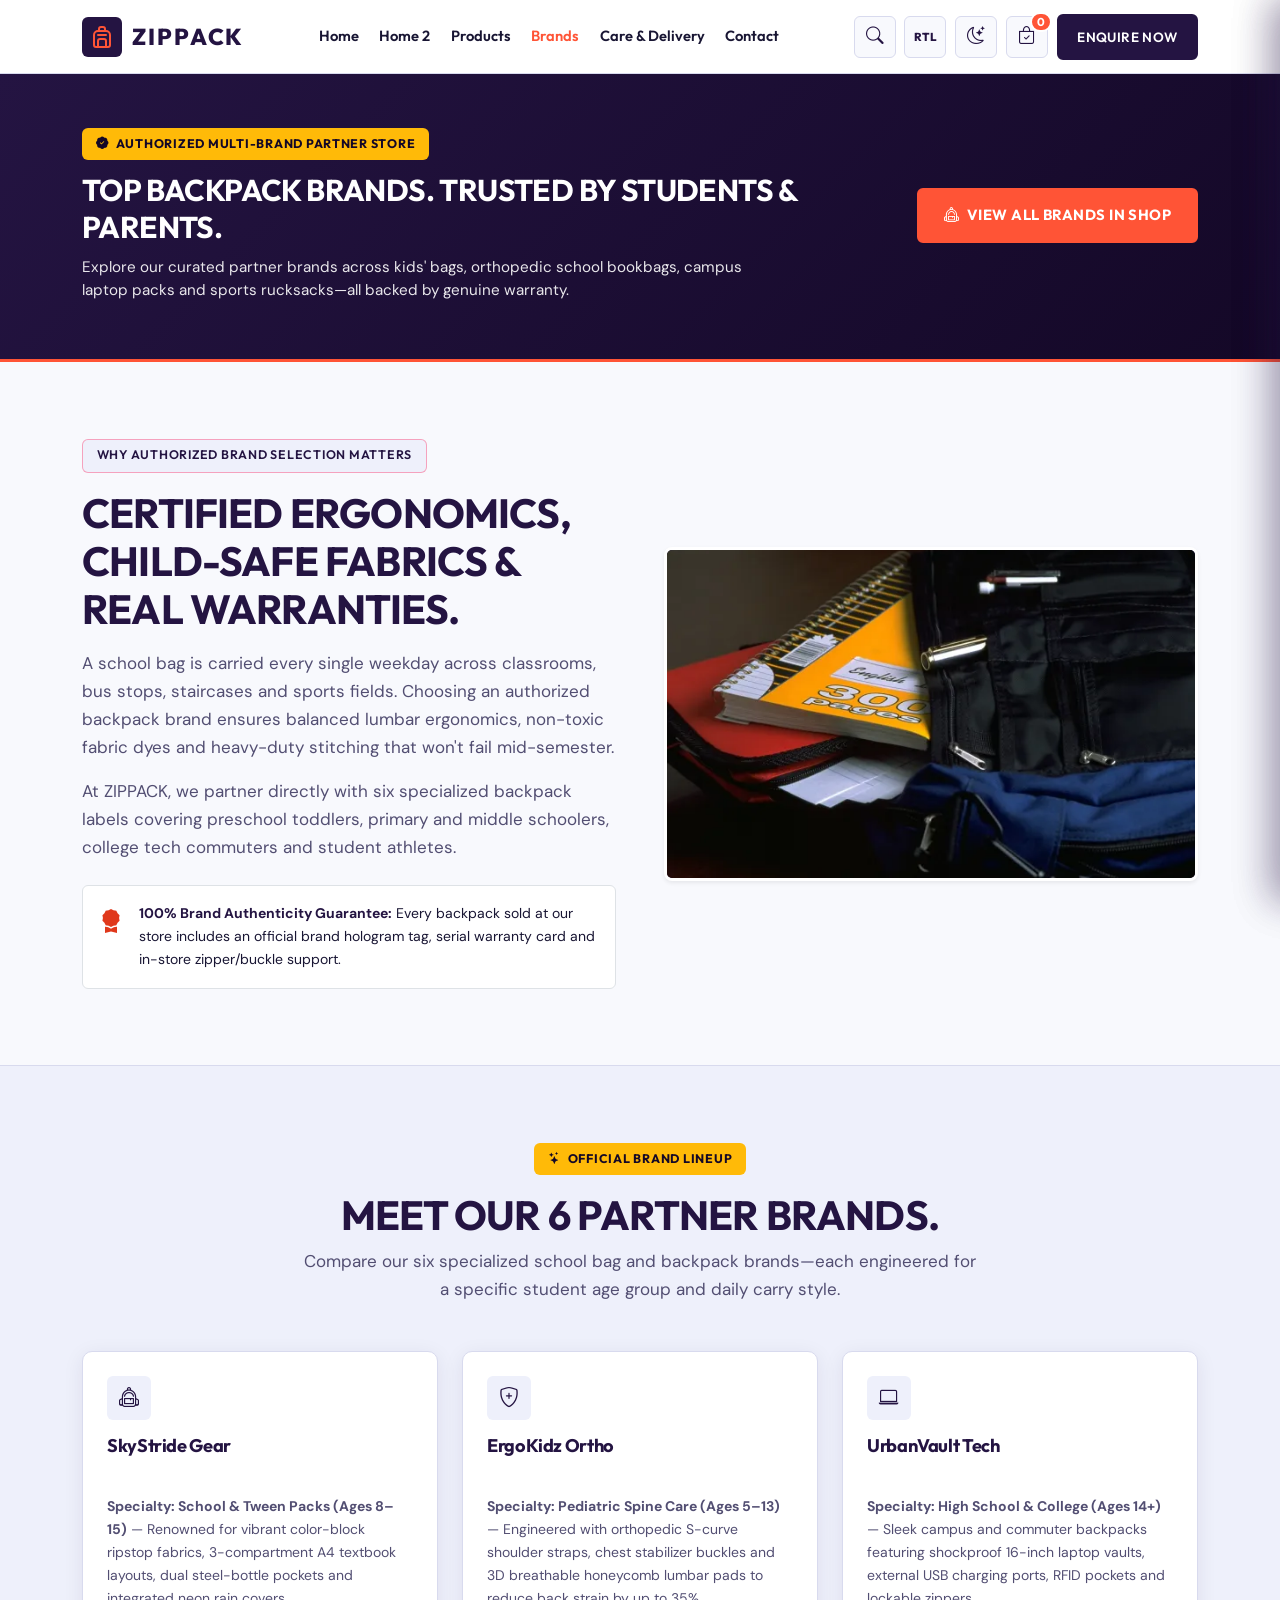
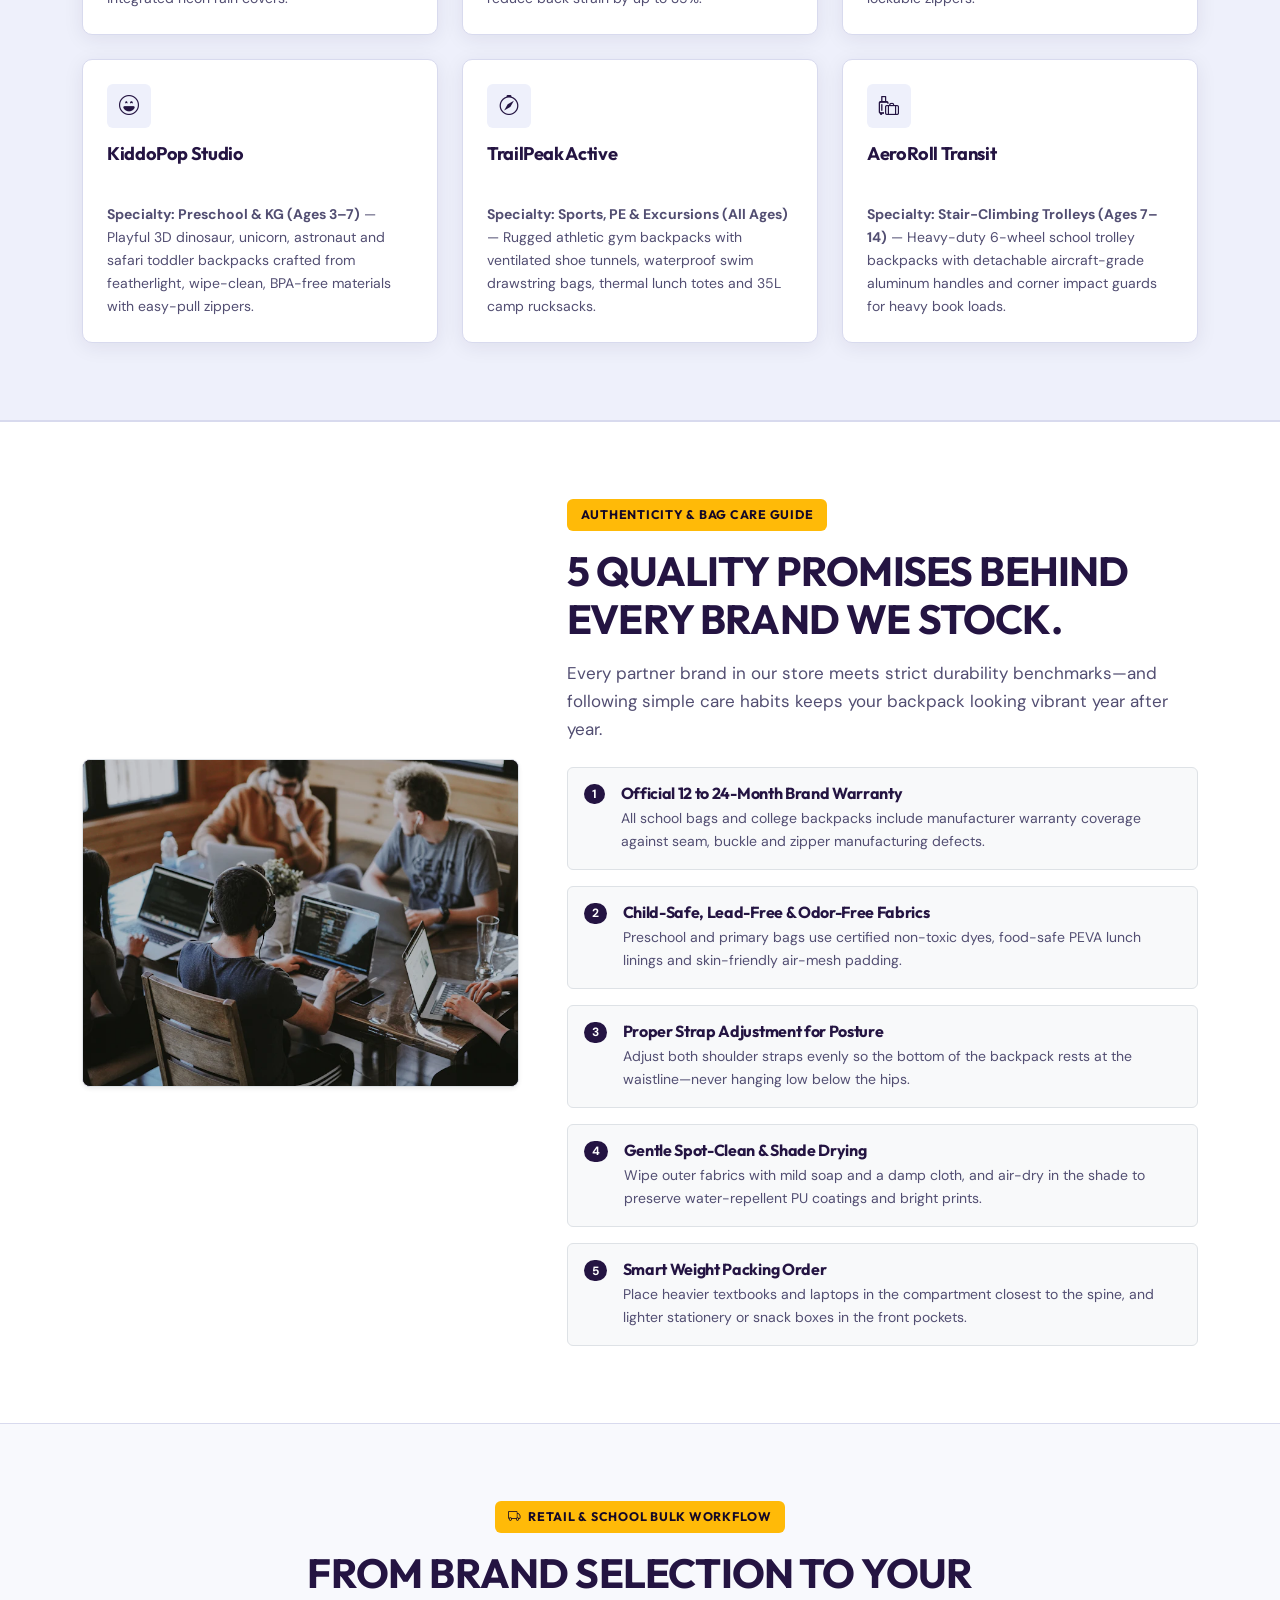
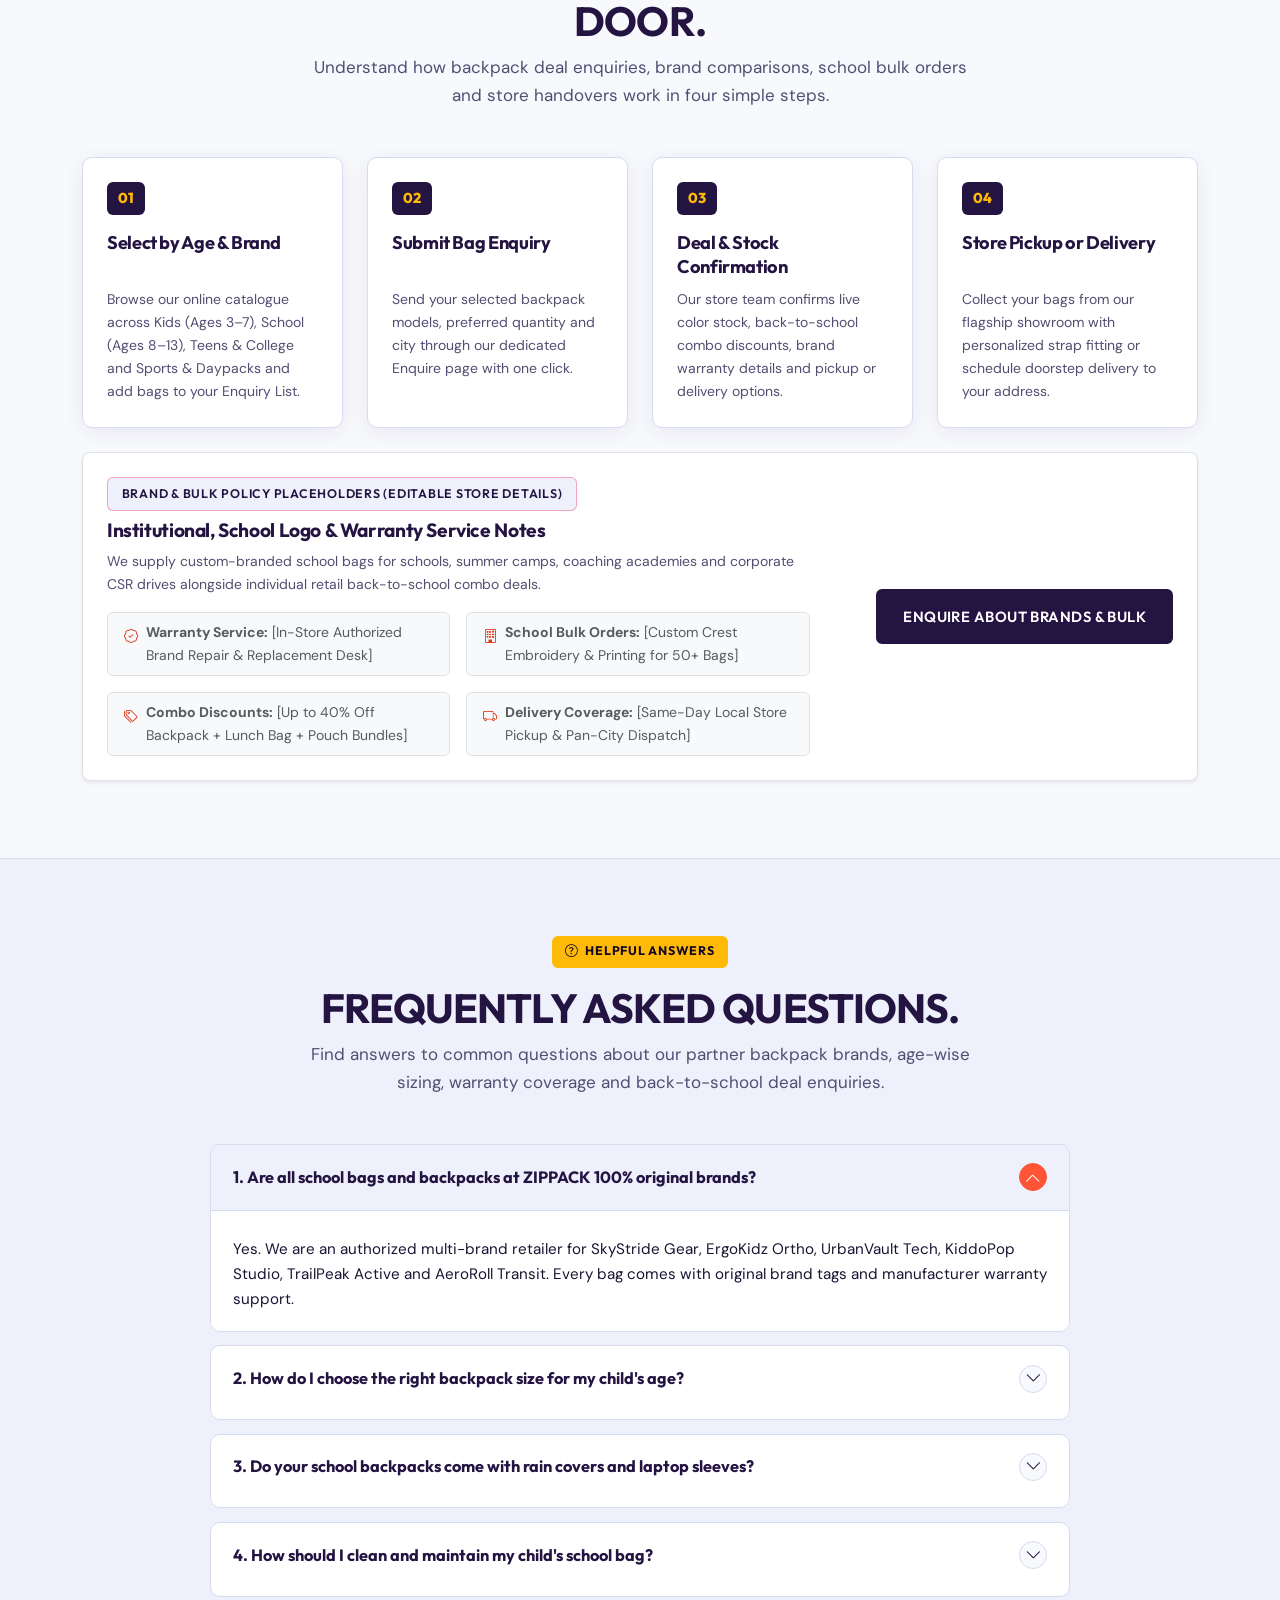
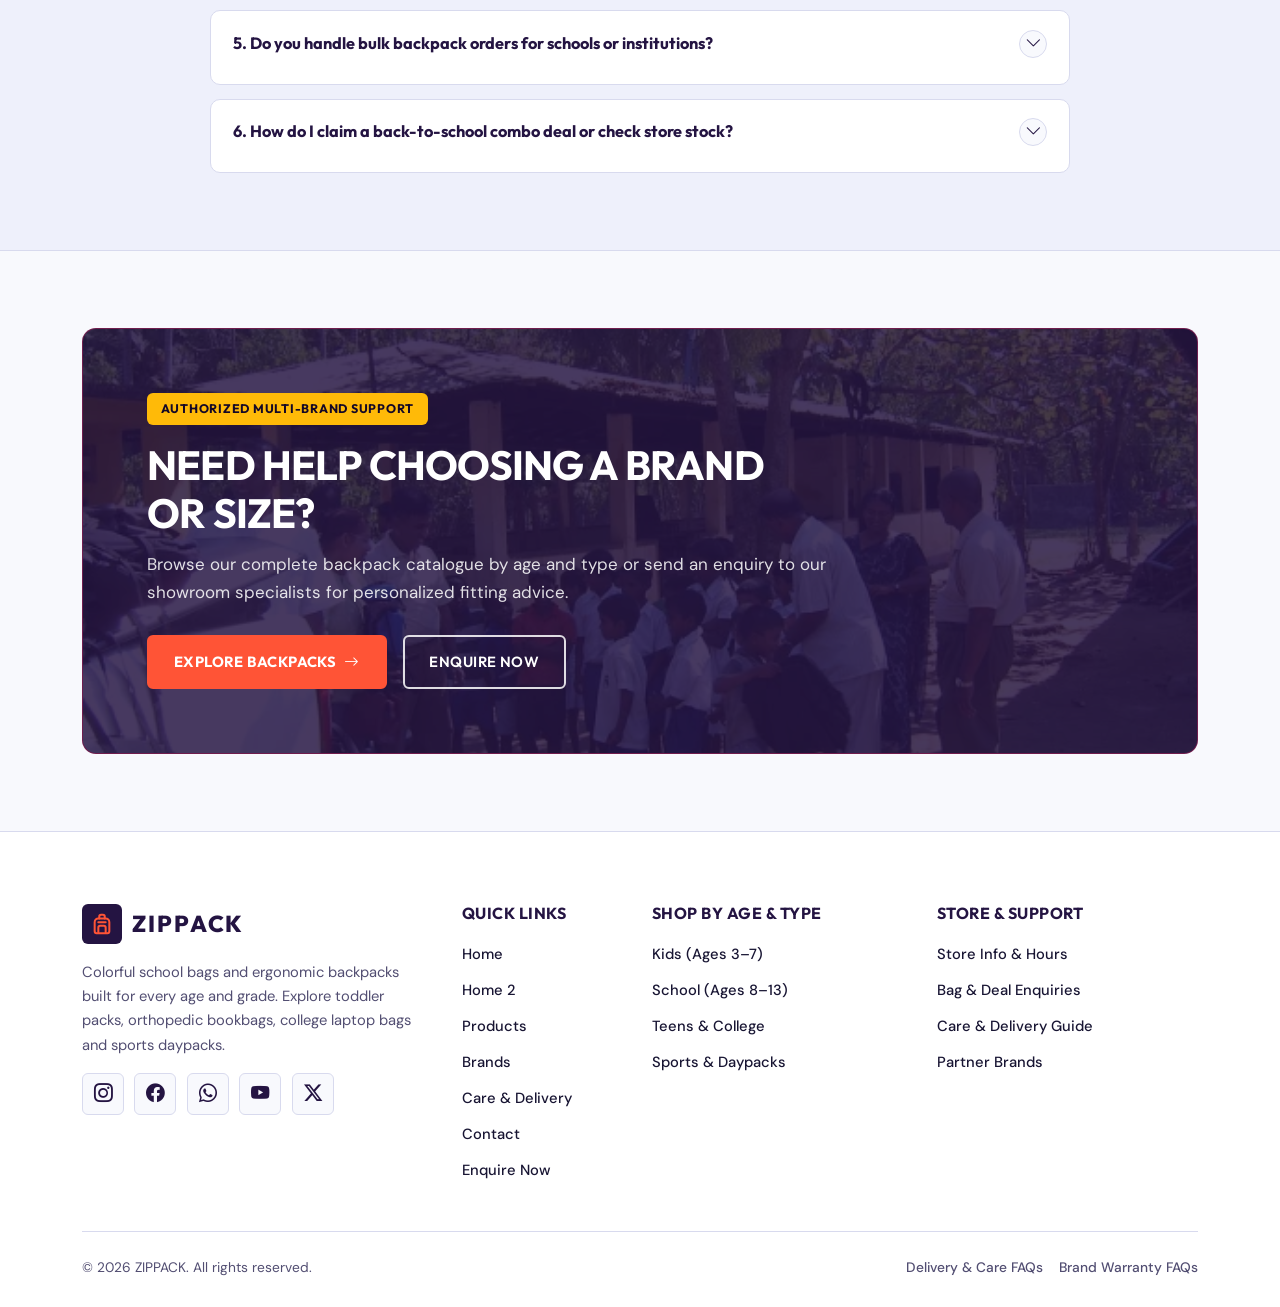
==== commit 8cf3b382: "U" ====
--- a/brands.html
+++ b/brands.html
@@ -9,7 +9,7 @@
   <meta property="og:title" content="Brands | ZIPPACK — School Bag &amp; Backpack Store">
   <meta property="og:description" content="Discover our authorized school bag &amp; backpack partner brands, warranty coverage, care guidelines and 4-step order enquiry workflow.">
   <meta property="og:type" content="website">
-  <meta property="og:image" content="assets/images/freezer-storage.webp">
+  <meta property="og:image" content="assets/images/brands-intro-display.webp">
 
   <!-- Google Fonts: Outfit (Headings) & DM Sans (Body) -->
   <link rel="preconnect" href="https://fonts.googleapis.com">
@@ -219,7 +219,7 @@
 
           <div class="col-lg-6">
             <div class="rounded-3 overflow-hidden border border-3 border-white shadow-sm" style="aspect-ratio: 16 / 10; background-color: var(--navy-primary);">
-              <img src="assets/images/freezer-storage.webp" alt="Showroom display of authorized colorful school bag and backpack brands" class="w-100 h-100 object-fit-cover" width="800" height="500">
+              <img src="assets/images/brands-intro-display.webp" alt="Showroom display of authorized colorful school bag and backpack brands" class="w-100 h-100 object-fit-cover" width="800" height="500">
             </div>
           </div>
         </div>
@@ -311,7 +311,7 @@
         <div class="row align-items-center g-4 g-lg-5">
           <div class="col-lg-5">
             <div class="rounded-3 overflow-hidden border shadow-sm" style="aspect-ratio: 4 / 3; background-color: var(--navy-primary);">
-              <img src="assets/images/freezer-handling.webp" alt="Quality inspection of school backpack straps, zippers and water-resistant fabric" class="w-100 h-100 object-fit-cover" loading="lazy" width="700" height="525">
+              <img src="assets/images/brands-quality-check.webp" alt="Quality inspection of school backpack straps, zippers and water-resistant fabric" class="w-100 h-100 object-fit-cover" loading="lazy" width="700" height="525">
             </div>
           </div>
 
@@ -425,14 +425,34 @@
             <div class="col-lg-8">
               <span class="eyebrow-badge-mint mb-2">Brand &amp; Bulk Policy Placeholders (Editable Store Details)</span>
               <h3 class="mb-2" style="font-size: 1.2rem;">Institutional, School Logo &amp; Warranty Service Notes</h3>
-              <p class="small mb-2">
+              <p class="small mb-3">
                 We supply custom-branded school bags for schools, summer camps, coaching academies and corporate CSR drives alongside individual retail back-to-school combo deals.
               </p>
-              <div class="row g-2 small text-muted">
-                <div class="col-sm-6"><i class="bi bi-patch-check me-1"></i><strong>Warranty Service:</strong> [In-Store Authorized Brand Repair &amp; Replacement Desk]</div>
-                <div class="col-sm-6"><i class="bi bi-building me-1"></i><strong>School Bulk Orders:</strong> [Custom Crest Embroidery &amp; Printing for 50+ Bags]</div>
-                <div class="col-sm-6"><i class="bi bi-tags me-1"></i><strong>Combo Discounts:</strong> [Up to 40% Off Backpack + Lunch Bag + Pouch Bundles]</div>
-                <div class="col-sm-6"><i class="bi bi-truck me-1"></i><strong>Delivery Coverage:</strong> [Same-Day Local Store Pickup &amp; Pan-City Dispatch]</div>
+              <div class="row g-3 small text-muted">
+                <div class="col-sm-6">
+                  <div class="d-flex align-items-start gap-2 p-2 px-3 rounded border bg-light h-100">
+                    <i class="bi bi-patch-check flex-shrink-0 mt-1" style="color: var(--mint-hover);"></i>
+                    <div><strong>Warranty Service:</strong> [In-Store Authorized Brand Repair &amp; Replacement Desk]</div>
+                  </div>
+                </div>
+                <div class="col-sm-6">
+                  <div class="d-flex align-items-start gap-2 p-2 px-3 rounded border bg-light h-100">
+                    <i class="bi bi-building flex-shrink-0 mt-1" style="color: var(--mint-hover);"></i>
+                    <div><strong>School Bulk Orders:</strong> [Custom Crest Embroidery &amp; Printing for 50+ Bags]</div>
+                  </div>
+                </div>
+                <div class="col-sm-6">
+                  <div class="d-flex align-items-start gap-2 p-2 px-3 rounded border bg-light h-100">
+                    <i class="bi bi-tags flex-shrink-0 mt-1" style="color: var(--mint-hover);"></i>
+                    <div><strong>Combo Discounts:</strong> [Up to 40% Off Backpack + Lunch Bag + Pouch Bundles]</div>
+                  </div>
+                </div>
+                <div class="col-sm-6">
+                  <div class="d-flex align-items-start gap-2 p-2 px-3 rounded border bg-light h-100">
+                    <i class="bi bi-truck flex-shrink-0 mt-1" style="color: var(--mint-hover);"></i>
+                    <div><strong>Delivery Coverage:</strong> [Same-Day Local Store Pickup &amp; Pan-City Dispatch]</div>
+                  </div>
+                </div>
               </div>
             </div>
             <div class="col-lg-4 text-lg-end">
@@ -545,7 +565,7 @@
       <div class="container">
         <div class="final-cta-banner">
           <div class="final-cta-bg" aria-hidden="true">
-            <img src="assets/images/delivery-trucks.webp" alt="" loading="lazy">
+            <img src="assets/images/brands-cta-bg.webp" alt="" loading="lazy">
           </div>
           <div class="final-cta-content">
             <span class="eyebrow-badge">Authorized Multi-Brand Support</span>
@@ -584,10 +604,10 @@
               </svg>
             </span>
             <span class="brand-logo-text">
-              <span class="brand-logo-title text-white">ZIPPACK</span>
+              <span class="brand-logo-title">ZIPPACK</span>
             </span>
           </a>
-          <p class="small mb-3" style="color: rgba(255,255,255,0.8); max-width: 340px;">
+          <p class="small mb-3" class="footer-tagline" style="max-width: 340px;">
             Colorful school bags and ergonomic backpacks built for every age and grade. Explore toddler packs, orthopedic bookbags, college laptop bags and sports daypacks.
           </p>
           <div class="contact-social-links" aria-label="Social Media Links">
@@ -653,6 +673,11 @@
     </div>
   </footer>
 
+  <!-- Floating Back to Top Button -->
+  <button type="button" class="back-to-top-btn" id="backToTopBtn" aria-label="Back to top" title="Back to top">
+    <i class="bi bi-arrow-up"></i>
+  </button>
+
   <script src="assets/js/main.js"></script>
 </body>
 </html>
--- a/assets/css/style.css
+++ b/assets/css/style.css
@@ -263,6 +263,9 @@
   padding: 0.35rem 0.85rem;
   border-radius: var(--radius-sm);
   margin-bottom: 1rem;
+  align-self: flex-start;
+  width: fit-content;
+  max-width: 100%;
 }
 
 .eyebrow-badge-mint {
@@ -280,6 +283,17 @@
   padding: 0.35rem 0.85rem;
   border-radius: var(--radius-sm);
   margin-bottom: 1rem;
+  align-self: flex-start;
+  width: fit-content;
+  max-width: 100%;
+}
+
+.text-center .eyebrow-badge,
+.text-center .eyebrow-badge-mint,
+.h2-final-cta-section .eyebrow-badge {
+  align-self: center;
+  margin-left: auto;
+  margin-right: auto;
 }
 
 /* ==========================================================================
@@ -375,25 +389,9 @@
   white-space: nowrap;
 }
 
-.nav-link-item::after {
-  content: '';
-  position: absolute;
-  bottom: 0;
-  left: 0;
-  width: 0;
-  height: 2.5px;
-  background-color: var(--mint-secondary);
-  transition: width var(--transition-fast);
-}
-
 .nav-link-item:hover,
 .nav-link-item.active {
-  color: var(--navy-primary);
-}
-
-.nav-link-item:hover::after,
-.nav-link-item.active::after {
-  width: 100%;
+  color: var(--mint-secondary);
 }
 
 /* Header Right Actions */
@@ -452,7 +450,11 @@
 }
 
 .header-cta-desktop {
-  display: none;
+  display: inline-flex;
+  padding: 0.58rem 1.05rem;
+  font-size: 0.82rem;
+  white-space: nowrap;
+  flex-shrink: 0;
 }
 
 .hamburger-btn {
@@ -468,6 +470,7 @@
   font-size: 1.3rem;
   cursor: pointer;
   transition: all var(--transition-fast);
+  flex-shrink: 0;
 }
 
 .hamburger-btn:hover,
@@ -477,13 +480,18 @@
   color: #FFFFFF;
 }
 
-@media (max-width: 1024px) {
-  .header-actions > :not(.hamburger-btn) {
+@media (max-width: 1023px) {
+  .header-actions > .icon-action-btn {
     display: none !important;
   }
-}
-
-@media (min-width: 1025px) {
+  .header-cta-desktop {
+    display: inline-flex !important;
+    padding: 0.52rem 0.95rem;
+    font-size: 0.78rem;
+  }
+}
+
+@media (min-width: 1024px) {
   .desktop-nav {
     display: block;
   }
@@ -497,16 +505,35 @@
   }
 }
 
+@media (max-width: 575px) {
+  .header-actions {
+    gap: 0.4rem;
+  }
+  .header-cta-desktop {
+    padding: 0.45rem 0.72rem;
+    font-size: 0.72rem;
+    letter-spacing: 0.02em;
+  }
+}
+
 @media (max-width: 380px) {
+  .brand-logo {
+    gap: 0.45rem;
+  }
   .brand-logo-mark {
     width: 34px;
     height: 34px;
   }
   .brand-logo-title {
-    font-size: 0.76rem;
+    font-size: 0.92rem;
+    letter-spacing: 0.05em;
   }
   .brand-logo-subtitle {
     font-size: 0.6rem;
+  }
+  .header-cta-desktop {
+    padding: 0.42rem 0.65rem;
+    font-size: 0.7rem;
   }
   .icon-action-btn,
   .hamburger-btn {
@@ -609,6 +636,37 @@
   border-color: rgba(255, 46, 99, 0.45);
 }
 
+.mobile-nav-links a[href="enquire.html"] {
+  background-color: var(--navy-primary);
+  color: #FFFFFF !important;
+  border: 2px solid var(--navy-primary);
+  justify-content: center;
+  gap: 0.5rem;
+  text-transform: uppercase;
+  letter-spacing: 0.03em;
+  font-size: 0.92rem;
+  margin-top: 0.4rem;
+}
+
+.mobile-nav-links a[href="enquire.html"]:hover,
+.mobile-nav-links a[href="enquire.html"].active {
+  background-color: var(--mint-secondary);
+  border-color: var(--mint-secondary);
+  color: #FFFFFF !important;
+}
+
+[data-theme="dark"] .mobile-nav-links a[href="enquire.html"] {
+  background-color: var(--mint-secondary);
+  border-color: var(--mint-secondary);
+  color: #FFFFFF !important;
+}
+
+[data-theme="dark"] .mobile-nav-links a[href="enquire.html"]:hover {
+  background-color: var(--lime-accent);
+  border-color: var(--lime-accent);
+  color: #140827 !important;
+}
+
 .mobile-drawer-tools {
   padding: 1rem 1.25rem 0.25rem;
   display: flex;
@@ -690,15 +748,17 @@
 /* Search Bar Overlay */
 .header-search-bar {
   background-color: var(--bg-soft-mint);
-  border-bottom: 1px solid var(--border-color);
+  border: 0;
   max-height: 0;
   overflow: hidden;
-  transition: max-height var(--transition-smooth), padding var(--transition-smooth);
+  transition: max-height var(--transition-smooth), padding var(--transition-smooth), margin-top var(--transition-smooth);
 }
 
 .header-search-bar.is-open {
   max-height: 110px;
-  padding: 0.85rem 0;
+  padding: 0.85rem 0 0.25rem;
+  margin-top: 0.75rem;
+  border-top: 1px solid var(--border-color);
 }
 
 .header-search-form {
@@ -729,6 +789,27 @@
   background: linear-gradient(135deg, var(--bg-ice-white) 0%, var(--bg-soft-mint) 100%);
   border-bottom: 1px solid var(--border-color);
   overflow: hidden;
+  display: flex;
+  align-items: center;
+  min-height: 1010px;
+}
+
+@media (min-width: 576px) {
+  .hero-section {
+    min-height: 1075px;
+  }
+}
+
+@media (min-width: 992px) {
+  .hero-section {
+    min-height: 705px;
+  }
+}
+
+@media (min-width: 1200px) {
+  .hero-section {
+    min-height: 680px;
+  }
 }
 
 .hero-section::before {
@@ -1064,14 +1145,24 @@
   flex: 1;
 }
 
+.quick-pick-body > div:first-child {
+  display: flex;
+  flex-direction: column;
+  flex: 1;
+}
+
 .quick-pick-title {
-  font-size: 1.2rem;
+  font-size: 1.16rem;
+  line-height: 1.3;
+  min-height: 2.6em;
   margin-bottom: 0.45rem;
 }
 
 .quick-pick-desc {
-  font-size: 0.92rem;
+  font-size: 0.91rem;
+  line-height: 1.55;
   margin-bottom: 1.1rem;
+  flex-grow: 1;
 }
 
 .quick-pick-link {
@@ -1105,6 +1196,7 @@
   display: grid;
   grid-template-columns: 1fr;
   gap: 1.5rem;
+  align-items: stretch;
 }
 
 @media (min-width: 600px) {
@@ -1126,6 +1218,8 @@
   overflow: hidden;
   display: flex;
   flex-direction: column;
+  justify-content: space-between;
+  height: 100%;
   transition: transform var(--transition-fast), box-shadow var(--transition-fast), border-color var(--transition-fast);
 }
 
@@ -1140,6 +1234,7 @@
   aspect-ratio: 4 / 3;
   overflow: hidden;
   background-color: var(--navy-primary);
+  flex-shrink: 0;
 }
 
 .category-showcase-img img {
@@ -1167,11 +1262,64 @@
 }
 
 .category-showcase-body {
-  padding: 1.35rem;
+  padding: 1.25rem;
   display: flex;
   flex-direction: column;
   flex: 1;
   justify-content: space-between;
+}
+
+.category-showcase-body > div:first-child {
+  display: flex;
+  flex-direction: column;
+  flex: 1;
+}
+
+.category-showcase-body h3 {
+  font-size: 1.15rem;
+  line-height: 1.28;
+  min-height: 2.56em;
+  margin-bottom: 0.5rem;
+}
+
+.category-showcase-body p {
+  font-size: 0.88rem;
+  line-height: 1.52;
+  margin-bottom: 1rem;
+  flex-grow: 1;
+}
+
+.category-showcase-body .btn-brand-primary {
+  width: 100%;
+  max-width: 100%;
+  padding: 0.72rem 0.75rem;
+  font-size: 0.8rem;
+  gap: 0.35rem;
+  white-space: normal;
+  line-height: 1.25;
+  margin-top: auto !important;
+}
+
+@media (min-width: 1024px) and (max-width: 1199px) {
+  .category-showcase-grid {
+    gap: 1.1rem;
+  }
+  .category-showcase-body {
+    padding: 1.1rem 0.9rem;
+  }
+  .category-showcase-body h3 {
+    font-size: 1.04rem;
+    min-height: 2.55em;
+  }
+  .category-showcase-body p {
+    font-size: 0.84rem;
+  }
+  .category-showcase-body .btn-brand-primary {
+    font-size: 0.72rem;
+    padding: 0.65rem 0.45rem;
+    gap: 0.28rem;
+    white-space: nowrap;
+  }
 }
 
 /* ==========================================================================
@@ -1181,6 +1329,7 @@
   display: grid;
   grid-template-columns: 1fr;
   gap: 1.5rem;
+  align-items: stretch;
 }
 
 @media (min-width: 576px) {
@@ -1212,6 +1361,7 @@
   display: flex;
   flex-direction: column;
   justify-content: space-between;
+  height: 100%;
   transition: transform var(--transition-fast), box-shadow var(--transition-fast), border-color var(--transition-fast);
 }
 
@@ -1227,6 +1377,7 @@
   overflow: hidden;
   background-color: var(--bg-ice-white);
   border-bottom: 1px solid var(--border-color);
+  flex-shrink: 0;
 }
 
 .product-card-media img {
@@ -1299,49 +1450,69 @@
 }
 
 .product-card-body {
-  padding: 1.15rem;
+  padding: 1.2rem;
   display: flex;
   flex-direction: column;
   flex: 1;
   justify-content: space-between;
+  text-align: left;
+}
+
+.product-card-body > div:first-child {
+  display: flex;
+  flex-direction: column;
+  flex: 1;
 }
 
 .product-card-title {
-  font-size: 1.1rem;
-  margin-bottom: 0.35rem;
+  font-size: 1.06rem;
+  line-height: 1.32;
+  min-height: 2.64em;
+  margin-bottom: 0.45rem;
   color: var(--navy-primary);
+  display: -webkit-box;
+  -webkit-line-clamp: 2;
+  -webkit-box-orient: vertical;
+  overflow: hidden;
 }
 
 .product-card-desc {
   font-size: 0.87rem;
   color: var(--text-secondary);
-  margin-bottom: 0.85rem;
-  line-height: 1.5;
+  margin-bottom: 0.9rem;
+  line-height: 1.52;
+  min-height: 4.56em;
+  flex-grow: 1;
 }
 
 .product-meta-row {
   display: flex;
   align-items: center;
   justify-content: space-between;
-  gap: 0.5rem;
+  gap: 0.45rem;
   padding: 0.65rem 0;
   border-top: 1px dashed var(--border-color);
   margin-bottom: 0.75rem;
+  min-height: 54px;
 }
 
 .product-pack-size {
   font-family: var(--font-heading);
   font-weight: 600;
-  font-size: 0.8rem;
+  font-size: 0.76rem;
   color: var(--text-secondary);
   background-color: var(--bg-ice-white);
-  padding: 0.2rem 0.55rem;
+  padding: 0.22rem 0.5rem;
   border-radius: 4px;
   border: 1px solid var(--border-color);
+  white-space: nowrap;
+  flex-shrink: 0;
 }
 
 .product-price-wrap {
   text-align: right;
+  flex-shrink: 0;
+  white-space: nowrap;
 }
 
 .product-price {
@@ -1349,17 +1520,20 @@
   font-weight: 800;
   font-size: 1.12rem;
   color: var(--navy-primary);
+  line-height: 1.15;
 }
 
 .demo-price-tag {
   display: block;
-  font-size: 0.68rem;
+  font-size: 0.66rem;
   color: var(--text-secondary);
   font-weight: 500;
+  white-space: nowrap;
 }
 
 .btn-add-enquiry {
   width: 100%;
+  max-width: 100%;
   padding: 0.68rem 1rem;
   font-size: 0.84rem;
 }
@@ -1421,6 +1595,7 @@
   display: grid;
   grid-template-columns: 1fr;
   gap: 1.15rem;
+  align-items: stretch;
 }
 
 @media (min-width: 576px) {
@@ -1434,7 +1609,17 @@
   border: 1px solid var(--border-color);
   border-radius: var(--radius-md);
   padding: 1.35rem;
+  display: flex;
+  flex-direction: column;
+  height: 100%;
   transition: border-color var(--transition-fast), transform var(--transition-fast);
+}
+
+.why-feature-box h3 {
+  font-size: 1.12rem;
+  line-height: 1.3;
+  min-height: 2.6em;
+  margin-bottom: 0.45rem;
 }
 
 .why-feature-box:hover {
@@ -1453,6 +1638,7 @@
   justify-content: center;
   font-size: 1.25rem;
   margin-bottom: 0.85rem;
+  flex-shrink: 0;
 }
 
 /* ==========================================================================
@@ -1482,6 +1668,7 @@
   display: flex;
   flex-direction: column;
   justify-content: center;
+  align-items: flex-start;
 }
 
 .storage-highlight-visuals {
@@ -1856,13 +2043,27 @@
   border-radius: var(--radius-md);
   padding: 1.5rem;
   height: 100%;
+  display: flex;
+  flex-direction: column;
   box-shadow: var(--shadow-subtle);
+}
+
+.storage-checklist-card h3 {
+  font-size: 1.14rem;
+  line-height: 1.3;
+  min-height: 2.6em;
+  margin-bottom: 0.85rem;
+}
+
+.storage-checklist-card ul {
+  flex-grow: 1;
 }
 
 .delivery-steps-grid {
   display: grid;
   grid-template-columns: 1fr;
   gap: 1.5rem;
+  align-items: stretch;
 }
 
 @media (min-width: 600px) {
@@ -1883,13 +2084,29 @@
   border-radius: var(--radius-md);
   padding: 1.5rem;
   position: relative;
+  display: flex;
+  flex-direction: column;
+  height: 100%;
   box-shadow: var(--shadow-subtle);
+}
+
+.delivery-step-card h3 {
+  font-size: 1.14rem;
+  line-height: 1.3;
+  min-height: 2.6em;
+  margin-bottom: 0.55rem;
+}
+
+.delivery-step-card p {
+  flex-grow: 1;
 }
 
 .step-number-badge {
   display: inline-flex;
   align-items: center;
   justify-content: center;
+  align-self: flex-start;
+  width: fit-content;
   background-color: var(--navy-primary);
   color: var(--lime-accent);
   font-family: var(--font-heading);
@@ -1898,6 +2115,112 @@
   padding: 0.3rem 0.7rem;
   border-radius: var(--radius-sm);
   margin-bottom: 1rem;
+}
+
+/* Cleaning Instructions Structured Blocks (Care & Delivery Page) */
+.cleaning-warning-callout {
+  background: linear-gradient(135deg, rgba(255, 84, 54, 0.1) 0%, rgba(255, 186, 8, 0.12) 100%);
+  border: 1px solid rgba(255, 84, 54, 0.35);
+  border-left: 4px solid var(--mint-secondary);
+  border-radius: var(--radius-sm);
+  padding: 0.95rem 1.15rem;
+  margin-bottom: 1.35rem;
+  display: flex;
+  align-items: flex-start;
+  gap: 0.75rem;
+}
+
+.cleaning-warning-callout i {
+  color: var(--mint-secondary);
+  font-size: 1.25rem;
+  line-height: 1.2;
+  flex-shrink: 0;
+  margin-top: 0.1rem;
+}
+
+.cleaning-warning-callout p {
+  margin: 0;
+  font-size: 0.9rem;
+  line-height: 1.55;
+  color: var(--text-main);
+}
+
+.handling-step-list {
+  display: flex;
+  flex-direction: column;
+  gap: 0.95rem;
+}
+
+.handling-step-item {
+  display: flex;
+  align-items: flex-start;
+  gap: 1rem;
+  background-color: var(--surface-white);
+  border: 1px solid var(--border-color);
+  border-left: 4px solid var(--navy-primary);
+  border-radius: var(--radius-md);
+  padding: 1.1rem 1.25rem;
+  box-shadow: var(--shadow-subtle);
+  transition: transform var(--transition-fast), border-color var(--transition-fast);
+}
+
+.handling-step-item:hover {
+  transform: translateX(3px);
+  border-left-color: var(--mint-secondary);
+}
+
+.step-num-badge {
+  width: 38px;
+  height: 38px;
+  border-radius: var(--radius-sm);
+  background-color: var(--navy-primary);
+  color: var(--lime-accent);
+  font-family: var(--font-heading);
+  font-weight: 800;
+  font-size: 0.88rem;
+  display: inline-flex;
+  align-items: center;
+  justify-content: center;
+  flex-shrink: 0;
+  margin-top: 0.1rem;
+}
+
+.handling-step-body {
+  flex: 1;
+  min-width: 0;
+}
+
+.handling-step-header {
+  display: flex;
+  flex-wrap: wrap;
+  align-items: center;
+  justify-content: space-between;
+  gap: 0.5rem;
+  margin-bottom: 0.35rem;
+}
+
+.handling-highlight-tag {
+  display: inline-flex;
+  align-items: center;
+  gap: 0.3rem;
+  background-color: rgba(255, 84, 54, 0.12);
+  color: var(--mint-hover);
+  border: 1px solid rgba(255, 84, 54, 0.3);
+  font-family: var(--font-heading);
+  font-weight: 700;
+  font-size: 0.7rem;
+  letter-spacing: 0.04em;
+  text-transform: uppercase;
+  padding: 0.18rem 0.55rem;
+  border-radius: 4px;
+}
+
+.handling-key-point {
+  color: var(--navy-primary);
+  font-weight: 700;
+  background-color: rgba(255, 186, 8, 0.22);
+  padding: 0.05rem 0.35rem;
+  border-radius: 3px;
 }
 
 /* Custom FAQ Accordion */
@@ -1953,12 +2276,13 @@
   align-items: center;
   justify-content: center;
   flex-shrink: 0;
-  transition: transform var(--transition-fast);
+  transition: transform var(--transition-fast), background-color var(--transition-fast), color var(--transition-fast);
 }
 
 .faq-trigger[aria-expanded="true"] .faq-icon {
   transform: rotate(180deg);
   background-color: var(--mint-secondary);
+  border-color: var(--mint-secondary);
   color: #FFFFFF;
 }
 
@@ -1966,6 +2290,7 @@
   padding: 1.15rem 1.35rem;
   color: var(--text-main);
   font-size: 0.95rem;
+  line-height: 1.65;
   background-color: var(--surface-white);
 }
 
@@ -1980,8 +2305,11 @@
   background-color: var(--navy-primary);
   color: #FFFFFF;
   border-radius: var(--radius-lg);
-  padding: clamp(1.5rem, 3vw, 2.35rem);
+  padding: clamp(1.25rem, 2.5vw, 2.15rem);
   height: 100%;
+  display: flex;
+  flex-direction: column;
+  overflow: hidden;
 }
 
 .contact-info-card h3 {
@@ -1989,15 +2317,22 @@
 }
 
 .contact-info-card p {
-  color: rgba(255, 255, 255, 0.82);
+  color: rgba(255, 255, 255, 0.88);
 }
 
 .contact-detail-item {
   display: flex;
   align-items: flex-start;
-  gap: 0.9rem;
-  padding: 1rem 0;
+  gap: 0.85rem;
+  padding: 0.95rem 0;
   border-bottom: 1px solid rgba(255, 255, 255, 0.14);
+}
+
+.contact-detail-item > div {
+  min-width: 0;
+  flex: 1;
+  overflow-wrap: break-word;
+  word-break: break-word;
 }
 
 .contact-detail-icon {
@@ -2013,6 +2348,35 @@
   flex-shrink: 0;
 }
 
+/* Ensure buttons inside .contact-info-card never overflow at 368px or 1024px */
+.contact-info-card .btn-brand-mint,
+.contact-info-card .btn-brand-outline-white,
+.contact-info-card .btn-brand-primary,
+.contact-info-card .btn-brand-secondary {
+  width: 100%;
+  max-width: 100%;
+  white-space: normal;
+  line-height: 1.35;
+  padding: 0.75rem 0.85rem;
+  font-size: 0.82rem;
+  text-align: center;
+  box-sizing: border-box;
+}
+
+@media (max-width: 575px) {
+  .btn-brand-primary,
+  .btn-brand-secondary,
+  .btn-brand-mint,
+  .btn-brand-outline-white,
+  .btn-h2-primary,
+  .btn-h2-secondary {
+    max-width: 100%;
+    white-space: normal;
+    text-align: center;
+    line-height: 1.35;
+  }
+}
+
 .contact-social-links {
   display: flex;
   flex-wrap: wrap;
@@ -2024,8 +2388,8 @@
   width: 42px;
   height: 42px;
   border-radius: var(--radius-sm);
-  background-color: rgba(255, 255, 255, 0.1);
-  border: 1px solid rgba(255, 255, 255, 0.22);
+  background-color: rgba(255, 255, 255, 0.12);
+  border: 1px solid rgba(255, 255, 255, 0.26);
   color: #FFFFFF !important;
   display: inline-flex;
   align-items: center;
@@ -2080,7 +2444,7 @@
   background-color: var(--surface-white);
   border: 1px solid var(--border-color);
   border-radius: var(--radius-lg);
-  padding: clamp(1.5rem, 3.5vw, 2.5rem);
+  padding: clamp(1.35rem, 3vw, 2.5rem);
   box-shadow: var(--shadow-subtle);
 }
 
@@ -2128,20 +2492,38 @@
 }
 
 /* ==========================================================================
-   16. GLOBAL FOOTER
+   16. GLOBAL FOOTER (MATCHES HEADER BACKGROUND IN LIGHT & DARK MODES)
    ========================================================================== */
 .site-footer {
-  background-color: var(--navy-primary);
-  color: #FFFFFF;
+  background-color: var(--surface-white);
+  color: var(--text-main);
   padding: clamp(3rem, 6vw, 4.5rem) 0 1.75rem;
-  border-top: 4px solid var(--mint-secondary);
+  border-top: 1px solid var(--border-color);
+  transition: background-color var(--transition-fast), color var(--transition-fast), border-color var(--transition-fast);
+}
+
+.site-footer .brand-logo-mark {
+  background-color: var(--navy-primary) !important;
+  color: var(--mint-secondary) !important;
+}
+
+.site-footer .brand-logo-title,
+.site-footer .brand-logo-title.text-white {
+  color: var(--navy-primary) !important;
+}
+
+.site-footer p,
+.footer-tagline {
+  color: var(--text-secondary) !important;
+  font-size: 0.92rem;
+  line-height: 1.65;
 }
 
 .footer-title {
   font-family: var(--font-heading);
   font-weight: 700;
   font-size: 1rem;
-  color: #FFFFFF;
+  color: var(--navy-primary) !important;
   letter-spacing: 0.03em;
   text-transform: uppercase;
   margin-bottom: 1.15rem;
@@ -2156,29 +2538,59 @@
   gap: 0.6rem;
 }
 
+.footer-links li {
+  color: var(--text-main);
+}
+
 .footer-links a {
-  color: rgba(255, 255, 255, 0.8);
+  color: var(--text-main) !important;
   font-size: 0.92rem;
+  font-weight: 500;
   transition: color var(--transition-fast), transform var(--transition-fast);
   display: inline-block;
 }
 
 .footer-links a:hover {
-  color: var(--mint-secondary);
+  color: var(--mint-secondary) !important;
   transform: translateX(3px);
+}
+
+.site-footer .social-icon-link {
+  background-color: var(--bg-ice-white);
+  border: 1px solid var(--border-color);
+  color: var(--navy-primary) !important;
+}
+
+.site-footer .social-icon-link:hover,
+.site-footer .social-icon-link:focus-visible {
+  background-color: var(--mint-secondary);
+  border-color: var(--mint-secondary);
+  color: #FFFFFF !important;
 }
 
 .footer-bottom {
   margin-top: 3rem;
   padding-top: 1.5rem;
-  border-top: 1px solid rgba(255, 255, 255, 0.14);
+  border-top: 1px solid var(--border-color);
   display: flex;
   flex-direction: column;
   gap: 0.75rem;
   justify-content: space-between;
   align-items: center;
-  font-size: 0.85rem;
-  color: rgba(255, 255, 255, 0.75);
+  font-size: 0.86rem;
+  color: var(--text-secondary);
+}
+
+.footer-bottom a,
+.site-footer .text-white-50 {
+  color: var(--text-secondary) !important;
+  font-weight: 500;
+  transition: color var(--transition-fast);
+}
+
+.footer-bottom a:hover,
+.site-footer .text-white-50:hover {
+  color: var(--mint-secondary) !important;
 }
 
 @media (min-width: 768px) {
@@ -2308,6 +2720,54 @@
   border-bottom-color: var(--border-color);
 }
 
+[data-theme="dark"] .site-footer {
+  background-color: rgba(20, 8, 39, 0.96);
+  color: var(--text-main);
+  border-top-color: var(--border-color);
+}
+
+[data-theme="dark"] .site-footer .brand-logo-mark {
+  background-color: var(--mint-secondary) !important;
+  color: #FFFFFF !important;
+}
+
+[data-theme="dark"] .site-footer .brand-logo-title,
+[data-theme="dark"] .site-footer .brand-logo-title.text-white,
+[data-theme="dark"] .site-footer .footer-title {
+  color: #FFFFFF !important;
+}
+
+[data-theme="dark"] .site-footer p,
+[data-theme="dark"] .site-footer .footer-tagline,
+[data-theme="dark"] .site-footer .footer-bottom,
+[data-theme="dark"] .site-footer .footer-bottom a,
+[data-theme="dark"] .site-footer .text-white-50 {
+  color: rgba(245, 244, 250, 0.88) !important;
+}
+
+[data-theme="dark"] .site-footer .footer-links a {
+  color: rgba(245, 244, 250, 0.92) !important;
+}
+
+[data-theme="dark"] .site-footer .footer-links a:hover,
+[data-theme="dark"] .site-footer .footer-bottom a:hover,
+[data-theme="dark"] .site-footer .text-white-50:hover {
+  color: var(--lime-accent) !important;
+}
+
+[data-theme="dark"] .site-footer .social-icon-link {
+  background-color: #241442;
+  border-color: var(--border-color);
+  color: #FFFFFF !important;
+}
+
+[data-theme="dark"] .site-footer .social-icon-link:hover,
+[data-theme="dark"] .site-footer .social-icon-link:focus-visible {
+  background-color: var(--mint-secondary);
+  border-color: var(--mint-secondary);
+  color: #FFFFFF !important;
+}
+
 [data-theme="dark"] .icon-action-btn,
 [data-theme="dark"] .drawer-close-btn {
   background-color: #241442;
@@ -2396,6 +2856,22 @@
   color: var(--lime-accent);
 }
 
+[data-theme="dark"] .handling-step-item {
+  background-color: var(--surface-white);
+  border-color: var(--border-color);
+  border-left-color: var(--mint-secondary);
+}
+
+[data-theme="dark"] .handling-key-point {
+  color: var(--lime-accent);
+  background-color: rgba(255, 186, 8, 0.16);
+}
+
+[data-theme="dark"] .handling-highlight-tag {
+  color: var(--lime-accent);
+  background-color: rgba(255, 84, 54, 0.22);
+}
+
 /* RTL Layout Adjustments */
 [dir="rtl"] {
   text-align: right;
@@ -2408,11 +2884,6 @@
 
 [dir="rtl"] .catalog-search-input {
   padding: 0.65rem 2.45rem 0.65rem 0.9rem;
-}
-
-[dir="rtl"] .nav-link-item::after {
-  left: auto;
-  right: 0;
 }
 
 [dir="rtl"] .mobile-nav-drawer,
@@ -2439,6 +2910,7 @@
   display: grid;
   grid-template-columns: 1fr;
   gap: 1.5rem;
+  align-items: stretch;
 }
 
 @media (min-width: 576px) {
@@ -2476,6 +2948,7 @@
   display: flex;
   align-items: center;
   justify-content: space-between;
+  gap: 0.5rem;
   margin-bottom: 1.25rem;
 }
 
@@ -2489,6 +2962,7 @@
   align-items: center;
   justify-content: center;
   font-size: 1.4rem;
+  flex-shrink: 0;
   border: 1px solid rgba(255, 46, 99, 0.25);
 }
 
@@ -2503,10 +2977,13 @@
   border: 1px solid var(--border-color);
   padding: 0.3rem 0.65rem;
   border-radius: var(--radius-sm);
+  white-space: nowrap;
 }
 
 .prep-card-title {
-  font-size: 1.15rem;
+  font-size: 1.14rem;
+  line-height: 1.3;
+  min-height: 2.6em;
   margin-bottom: 0.5rem;
   color: var(--navy-primary);
 }
@@ -2516,19 +2993,64 @@
   color: var(--text-secondary);
   line-height: 1.55;
   margin-bottom: 1.25rem;
+  flex-grow: 1;
 }
 
 .prep-meta-tag {
-  display: inline-flex;
+  display: flex;
   align-items: center;
   gap: 0.45rem;
+  width: 100%;
   font-family: var(--font-heading);
   font-weight: 700;
   font-size: 0.8rem;
+  line-height: 1.35;
   color: var(--mint-hover);
   padding-top: 0.85rem;
   border-top: 1px dashed var(--border-color);
   margin-top: auto;
+  box-sizing: border-box;
+}
+
+.prep-meta-tag i {
+  flex-shrink: 0;
+  font-size: 0.95rem;
+}
+
+.prep-meta-tag span {
+  display: inline-block;
+  min-width: 0;
+}
+
+@media (min-width: 992px) and (max-width: 1199px) {
+  .prep-guide-grid {
+    gap: 1rem;
+  }
+  .prep-guide-card {
+    padding: 1.25rem 0.95rem;
+  }
+  .prep-icon-box {
+    width: 40px;
+    height: 40px;
+    font-size: 1.2rem;
+  }
+  .prep-temp-badge {
+    font-size: 0.68rem;
+    padding: 0.24rem 0.5rem;
+  }
+  .prep-card-title {
+    font-size: 1.02rem;
+    min-height: 2.6em;
+  }
+  .prep-card-desc {
+    font-size: 0.84rem;
+    margin-bottom: 1rem;
+  }
+  .prep-meta-tag {
+    font-size: 0.71rem;
+    gap: 0.32rem;
+    white-space: nowrap;
+  }
 }
 
 /* Quality Guarantee Split Section */
@@ -2549,6 +3071,7 @@
   display: grid;
   grid-template-columns: 1fr;
   gap: 1.15rem;
+  align-items: stretch;
 }
 
 @media (min-width: 576px) {
@@ -2585,10 +3108,13 @@
   justify-content: center;
   font-size: 1.25rem;
   margin-bottom: 0.85rem;
+  flex-shrink: 0;
 }
 
 .quality-feature-box h4 {
   font-size: 1.05rem;
+  line-height: 1.28;
+  min-height: 2.56em;
   margin-bottom: 0.35rem;
   color: var(--navy-primary);
 }
@@ -2598,6 +3124,7 @@
   margin-bottom: 0;
   color: var(--text-secondary);
   line-height: 1.5;
+  flex-grow: 1;
 }
 
 .quality-visual-frame {
@@ -2673,4 +3200,67 @@
   border-color: var(--border-color);
 }
 
-
+/* ==========================================================================
+   20. FLOATING BACK TO TOP BUTTON (GLOBAL)
+   ========================================================================== */
+.back-to-top-btn {
+  position: fixed;
+  bottom: 1.5rem;
+  right: 1.5rem;
+  width: 46px;
+  height: 46px;
+  border-radius: 50%;
+  background-color: var(--mint-secondary);
+  color: #FFFFFF;
+  border: 2px solid #FFFFFF;
+  box-shadow: 0 8px 24px rgba(36, 20, 66, 0.32);
+  display: inline-flex;
+  align-items: center;
+  justify-content: center;
+  font-size: 1.2rem;
+  cursor: pointer;
+  z-index: 1025;
+  opacity: 0;
+  visibility: hidden;
+  pointer-events: none;
+  transform: translateY(14px);
+  transition: opacity var(--transition-fast), transform var(--transition-fast), background-color var(--transition-fast), visibility var(--transition-fast), box-shadow var(--transition-fast);
+}
+
+.back-to-top-btn.is-visible {
+  opacity: 1;
+  visibility: visible;
+  pointer-events: auto;
+  transform: translateY(0);
+}
+
+.back-to-top-btn:hover,
+.back-to-top-btn:focus-visible {
+  background-color: var(--navy-primary);
+  color: var(--lime-accent);
+  border-color: var(--lime-accent);
+  transform: translateY(-3px);
+  box-shadow: 0 12px 28px rgba(36, 20, 66, 0.45);
+}
+
+[dir="rtl"] .back-to-top-btn {
+  right: auto;
+  left: 1.5rem;
+}
+
+@media (max-width: 767px) {
+  .back-to-top-btn {
+    bottom: 1rem;
+    right: 1rem;
+    width: 42px;
+    height: 42px;
+    font-size: 1.05rem;
+  }
+  [dir="rtl"] .back-to-top-btn {
+    right: auto;
+    left: 1rem;
+  }
+}
+
+
+
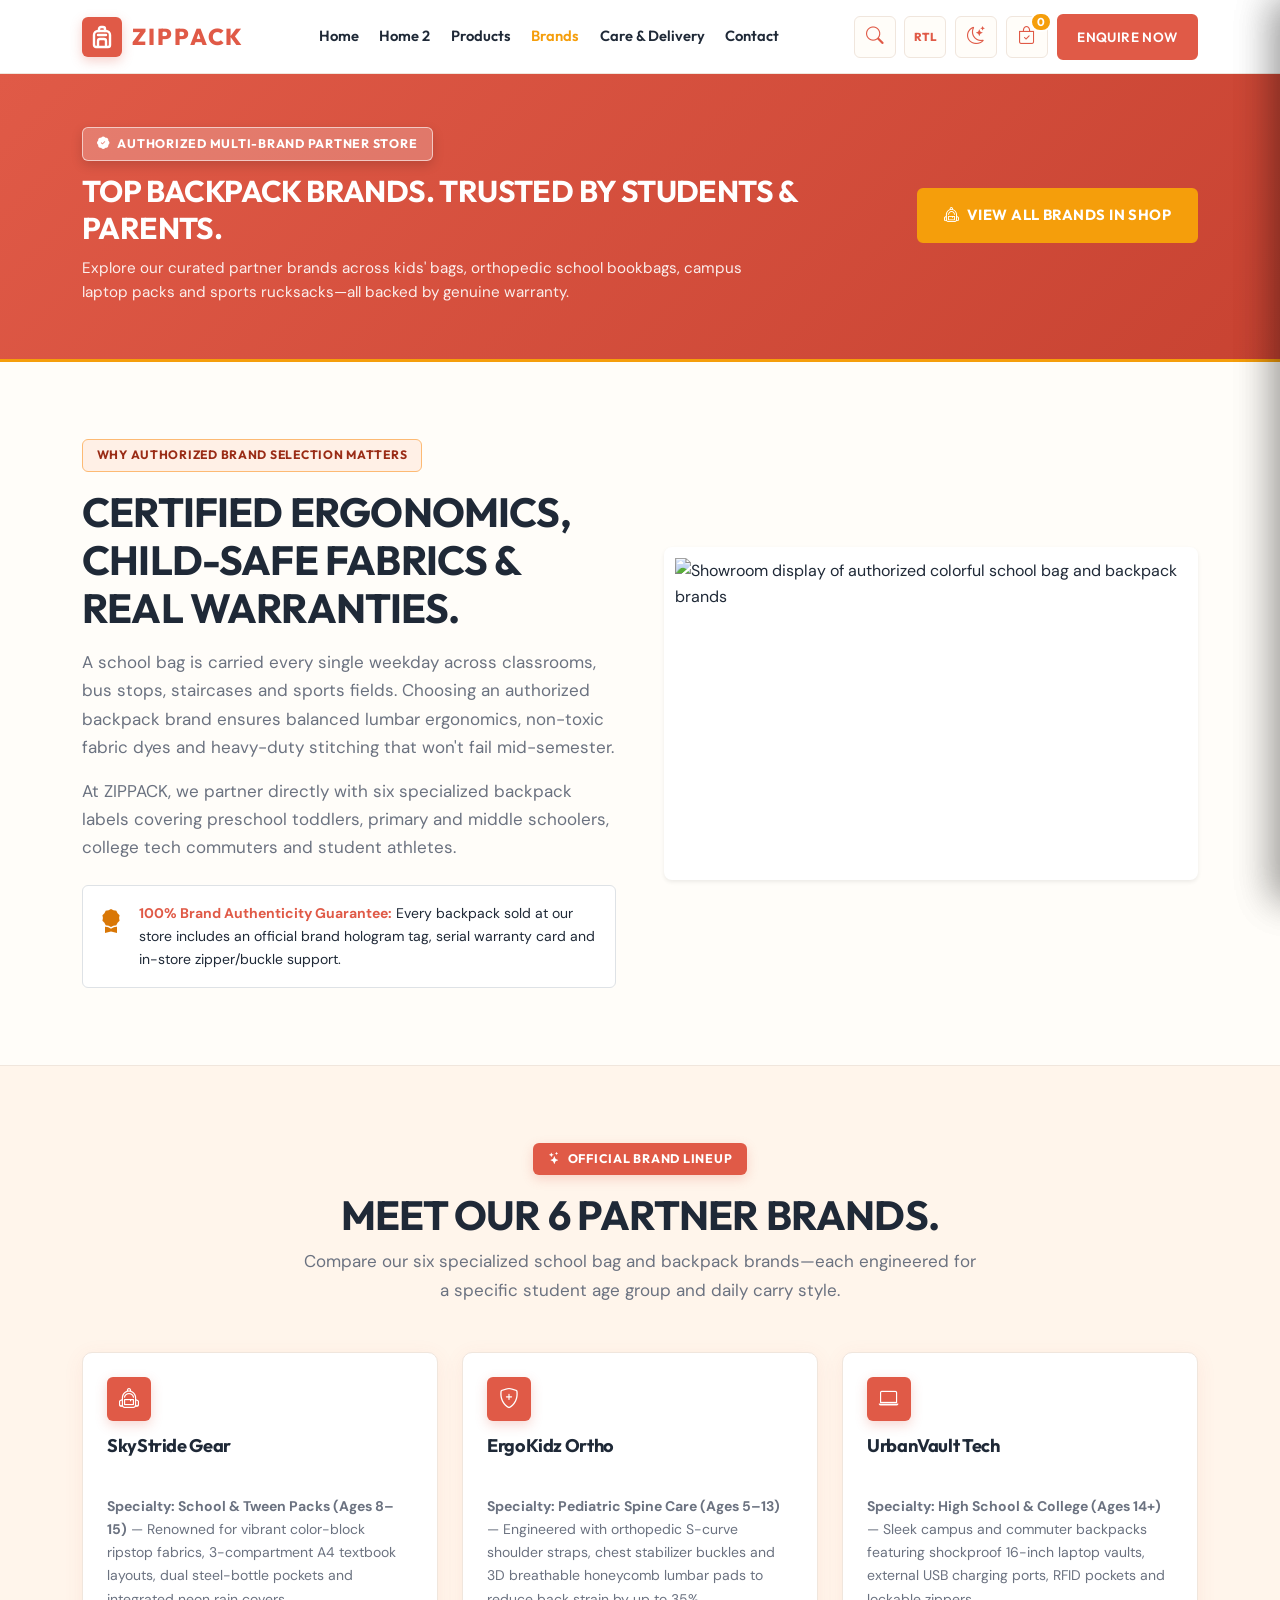
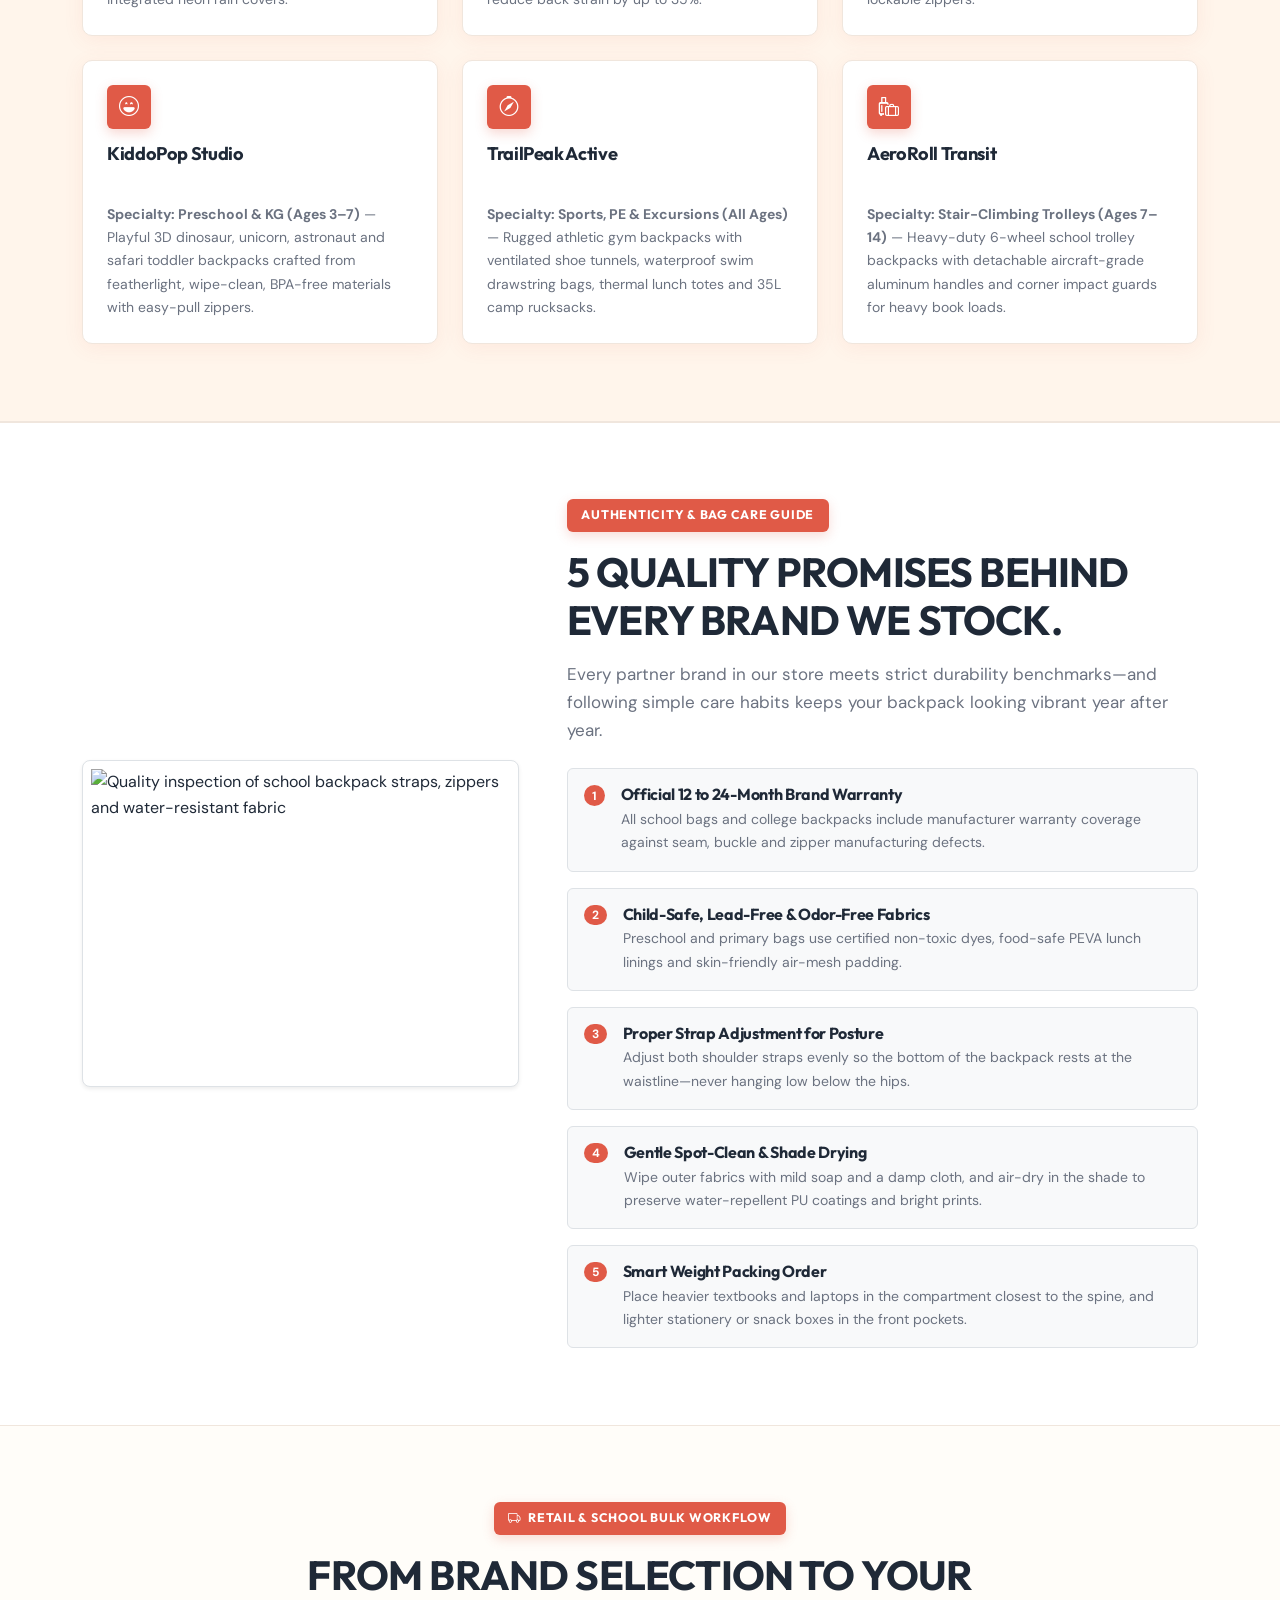
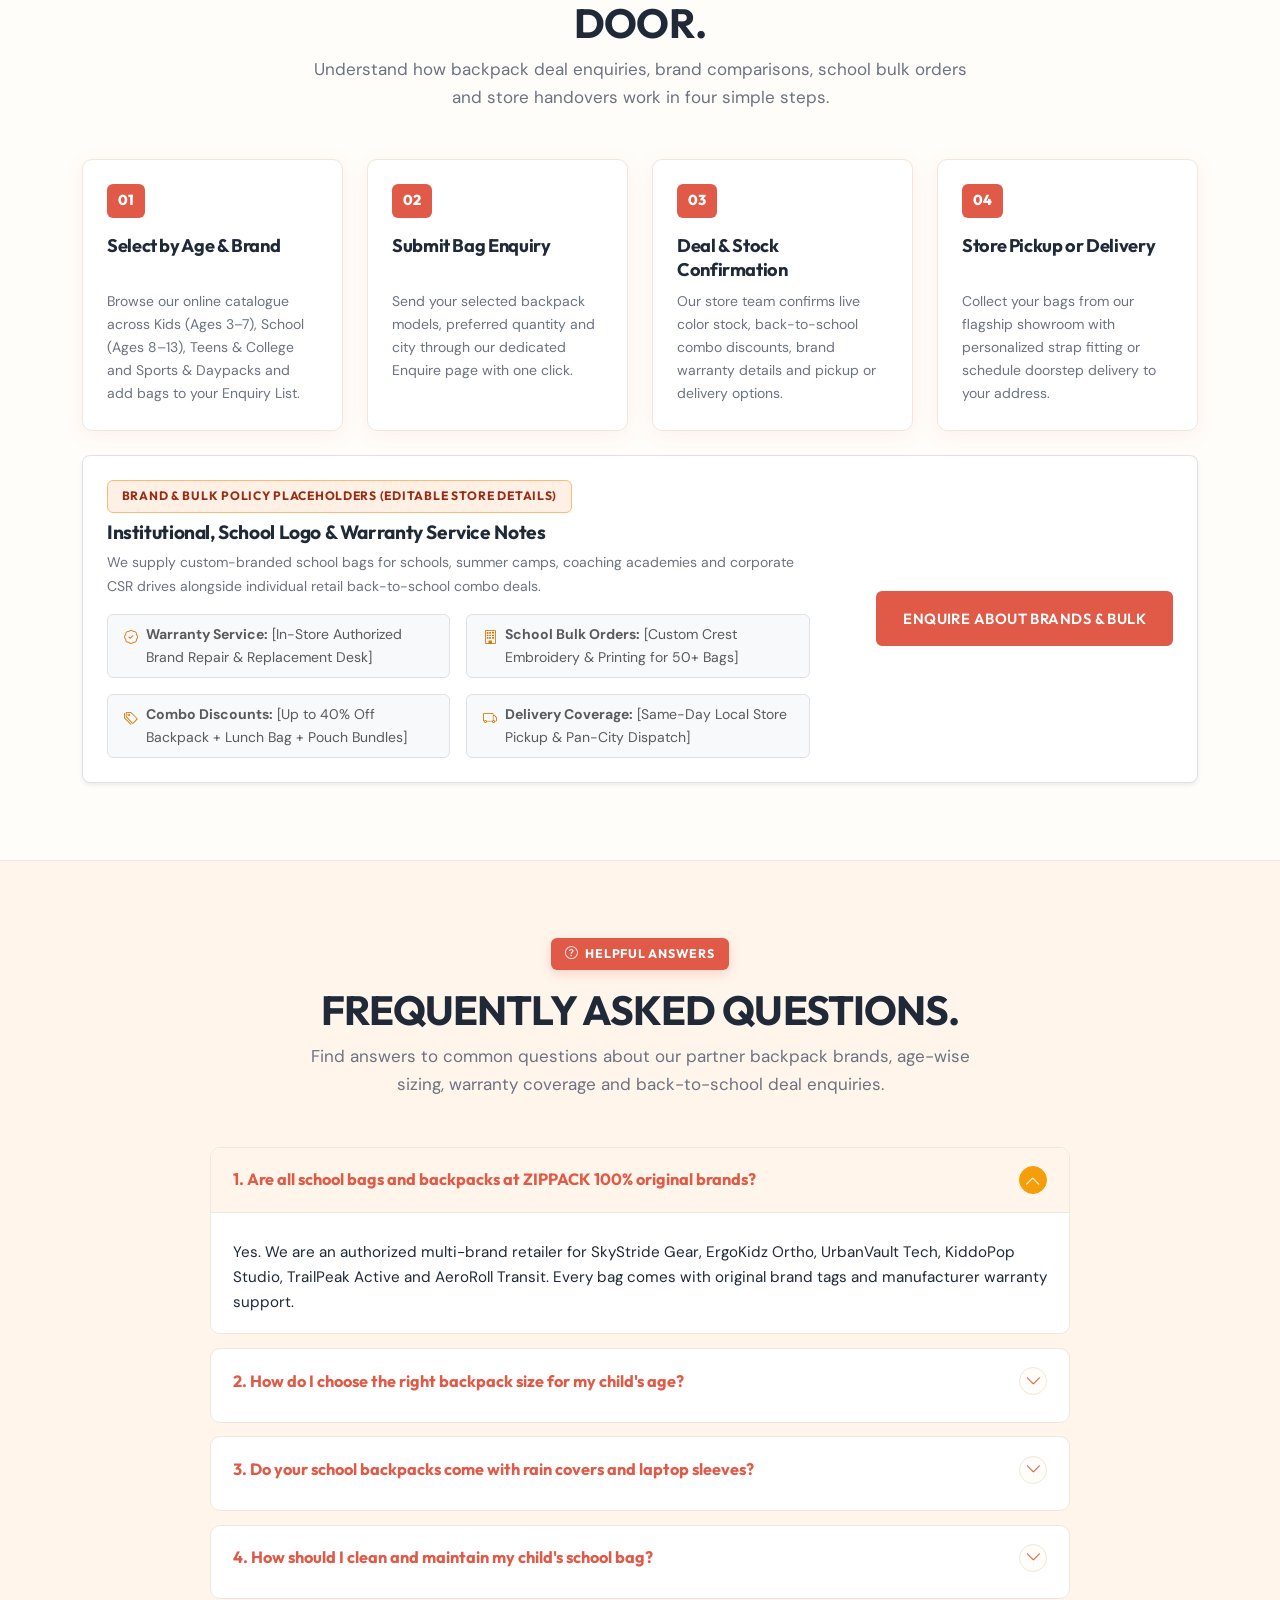
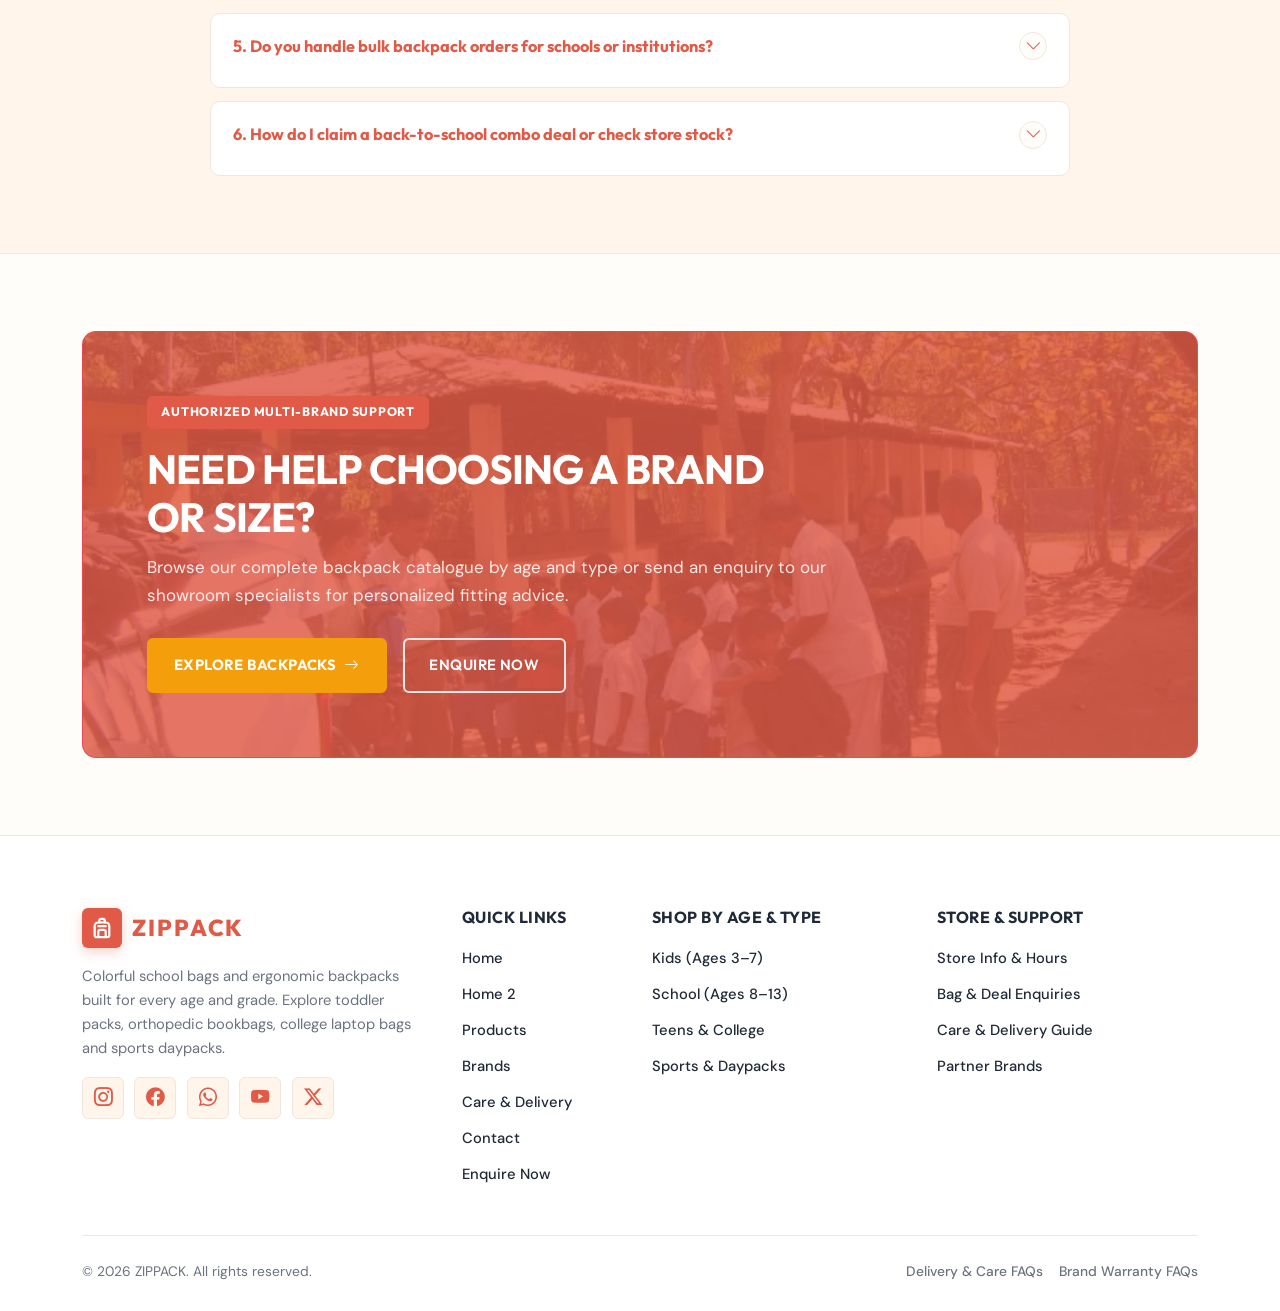
==== commit 2a3a66d8: "U" ====
--- a/brands.html
+++ b/brands.html
@@ -218,8 +218,8 @@
           </div>
 
           <div class="col-lg-6">
-            <div class="rounded-3 overflow-hidden border border-3 border-white shadow-sm" style="aspect-ratio: 16 / 10; background-color: var(--navy-primary);">
-              <img src="assets/images/brands-intro-display.webp" alt="Showroom display of authorized colorful school bag and backpack brands" class="w-100 h-100 object-fit-cover" width="800" height="500">
+            <div class="rounded-3 overflow-hidden border border-3 border-white shadow-sm" style="aspect-ratio: 16 / 10; background-color: var(--surface-white); display: flex; align-items: center; justify-content: center;">
+              <img src="https://content.jdmagicbox.com/v2/comp/itanagar/t5/9999px360.x360.240103001940.j8t5/catalogue/wildcraft-itanagar-duffle-bag-dealers-78jndvvipy.jpg" alt="Showroom display of authorized colorful school bag and backpack brands" class="w-100 h-100 object-fit-contain p-2" width="800" height="500">
             </div>
           </div>
         </div>
@@ -310,8 +310,8 @@
       <div class="container">
         <div class="row align-items-center g-4 g-lg-5">
           <div class="col-lg-5">
-            <div class="rounded-3 overflow-hidden border shadow-sm" style="aspect-ratio: 4 / 3; background-color: var(--navy-primary);">
-              <img src="assets/images/brands-quality-check.webp" alt="Quality inspection of school backpack straps, zippers and water-resistant fabric" class="w-100 h-100 object-fit-cover" loading="lazy" width="700" height="525">
+            <div class="rounded-3 overflow-hidden border shadow-sm" style="aspect-ratio: 4 / 3; background-color: var(--surface-white); display: flex; align-items: center; justify-content: center;">
+              <img src="https://encrypted-tbn0.gstatic.com/images?q=tbn:ANd9GcTWJ2wGmRSwdjZNzxqMpsZSBJpCAJ-oX28Vh8S_THV7fh-po5xtxUFkPEeb&s=10" alt="Quality inspection of school backpack straps, zippers and water-resistant fabric" class="w-100 h-100 object-fit-contain p-2" loading="lazy" width="700" height="525">
             </div>
           </div>
 
@@ -595,7 +595,7 @@
       <div class="row g-4">
         <div class="col-lg-4 col-md-6">
           <a href="index.html" class="brand-logo mb-3">
-            <span class="brand-logo-mark" style="background-color: var(--mint-secondary); color: #FFFFFF;" aria-hidden="true">
+            <span class="brand-logo-mark" aria-hidden="true">
               <svg width="22" height="22" viewBox="0 0 24 24" fill="none" stroke="currentColor" stroke-width="2.2" stroke-linecap="round" stroke-linejoin="round">
                 <path d="M4 10a4 4 0 0 1 4-4h8a4 4 0 0 1 4 4v10a2 2 0 0 1-2 2H6a2 2 0 0 1-2-2Z"/>
                 <path d="M9 6V4a2 2 0 0 1 2-2h2a2 2 0 0 1 2 2v2"/>
--- a/assets/css/style.css
+++ b/assets/css/style.css
@@ -4,29 +4,29 @@
    ========================================================================== */
 
 :root {
-  /* Core Brand Palette — Royal Indigo Violet, Electric Flame Coral & Academic Gold */
-  --navy-primary: #241442;
-  --navy-dark: #140827;
-  --navy-muted: #442378;
-  --mint-secondary: #FF5436;
-  --mint-hover: #E0381B;
-  --lime-accent: #FFBA08;
-  --lime-dark: #F48C06;
-
-  /* Backgrounds & Surfaces */
-  --bg-ice-white: #F8F9FD;
-  --bg-soft-mint: #EEF0FB;
+  /* Core Light & Radiant Palette — Warm Sunset Coral, Golden Amber & Tangerine Glow */
+  --navy-primary: #E05A47;
+  --navy-dark: #C84332;
+  --navy-muted: #F87171;
+  --mint-secondary: #F59E0B;
+  --mint-hover: #D97706;
+  --lime-accent: #EA580C;
+  --lime-dark: #C2410C;
+
+  /* Backgrounds & Surfaces (Luminous Pearl, Soft Warm Peach Cream & Crisp White) */
+  --bg-ice-white: #FFFDF9;
+  --bg-soft-mint: #FFF5EB;
   --surface-white: #FFFFFF;
 
   /* Typography & Borders */
-  --text-main: #181533;
-  --text-secondary: #524E72;
-  --border-color: #D8DAEE;
+  --text-main: #1F2937;
+  --text-secondary: #6B7280;
+  --border-color: #F0E6DD;
 
   /* Feature & Status Indicators */
-  --veg-green: #00A86B;
-  --nonveg-red: #7C3AED;
-  --error-red: #E63946;
+  --veg-green: #10B981;
+  --nonveg-red: #EF4444;
+  --error-red: #DC2626;
 
   /* Typography Families */
   --font-heading: 'Outfit', -apple-system, BlinkMacSystemFont, sans-serif;
@@ -36,9 +36,9 @@
   --radius-sm: 6px;
   --radius-md: 10px;
   --radius-lg: 14px;
-  --shadow-subtle: 0 4px 20px rgba(36, 20, 66, 0.08);
-  --shadow-hover: 0 12px 32px rgba(36, 20, 66, 0.16);
-  --shadow-drawer: -8px 0 36px rgba(36, 20, 66, 0.25);
+  --shadow-subtle: 0 4px 20px rgba(224, 90, 71, 0.08);
+  --shadow-hover: 0 12px 32px rgba(224, 90, 71, 0.16);
+  --shadow-drawer: -8px 0 36px rgba(0, 0, 0, 0.22);
   --transition-fast: 0.2s cubic-bezier(0.25, 1, 0.5, 1);
   --transition-smooth: 0.35s cubic-bezier(0.22, 1, 0.36, 1);
 }
@@ -70,7 +70,7 @@
 
 h1, h2, h3, h4, h5, h6 {
   font-family: var(--font-heading);
-  color: var(--navy-primary);
+  color: var(--text-main);
   font-weight: 700;
   line-height: 1.18;
   letter-spacing: -0.02em;
@@ -217,9 +217,9 @@
 
 .btn-brand-mint:hover,
 .btn-brand-mint:focus-visible {
-  background-color: var(--lime-accent);
-  border-color: var(--lime-accent);
-  color: #140827;
+  background-color: var(--mint-hover);
+  border-color: var(--mint-hover);
+  color: #FFFFFF;
 }
 
 .btn-brand-outline-white {
@@ -246,38 +246,43 @@
 .btn-brand-outline-white:focus-visible {
   background-color: #FFFFFF;
   border-color: #FFFFFF;
-  color: #140827;
+  color: var(--navy-dark);
 }
 
 .eyebrow-badge {
   display: inline-flex;
   align-items: center;
   gap: 0.45rem;
-  background-color: var(--lime-accent);
-  color: #140827;
+  background-color: var(--navy-primary);
+  color: #FFFFFF !important;
   font-family: var(--font-heading);
   font-weight: 700;
   font-size: 0.78rem;
   letter-spacing: 0.06em;
   text-transform: uppercase;
-  padding: 0.35rem 0.85rem;
+  padding: 0.38rem 0.9rem;
   border-radius: var(--radius-sm);
   margin-bottom: 1rem;
   align-self: flex-start;
   width: fit-content;
   max-width: 100%;
+  box-shadow: 0 4px 12px rgba(224, 90, 71, 0.22);
+}
+
+.eyebrow-badge i {
+  color: #FFFFFF !important;
 }
 
 .eyebrow-badge-mint {
   display: inline-flex;
   align-items: center;
   gap: 0.45rem;
-  background-color: var(--bg-soft-mint);
-  color: var(--navy-primary);
-  border: 1px solid rgba(255, 46, 99, 0.4);
-  font-family: var(--font-heading);
-  font-weight: 600;
-  font-size: 0.78rem;
+  background-color: #FFF0E6;
+  color: #9A2C16 !important;
+  border: 1px solid #FDBA74;
+  font-family: var(--font-heading);
+  font-weight: 700;
+  font-size: 0.76rem;
   letter-spacing: 0.06em;
   text-transform: uppercase;
   padding: 0.35rem 0.85rem;
@@ -286,6 +291,10 @@
   align-self: flex-start;
   width: fit-content;
   max-width: 100%;
+}
+
+.eyebrow-badge-mint i {
+  color: #9A2C16 !important;
 }
 
 .text-center .eyebrow-badge,
@@ -314,7 +323,7 @@
 
 .site-header.is-scrolled {
   padding: 0.6rem 0;
-  box-shadow: 0 6px 24px rgba(15, 41, 107, 0.12);
+  box-shadow: 0 6px 24px rgba(0, 0, 0, 0.08);
 }
 
 .header-inner {
@@ -337,13 +346,20 @@
   width: 40px;
   height: 40px;
   border-radius: var(--radius-sm);
-  background-color: var(--navy-primary);
+  background-color: var(--navy-primary) !important;
   display: inline-flex;
   align-items: center;
   justify-content: center;
-  color: var(--mint-secondary);
+  color: #FFFFFF !important;
   flex-shrink: 0;
   position: relative;
+  box-shadow: 0 4px 12px rgba(224, 90, 71, 0.28);
+}
+
+.brand-logo-mark svg {
+  stroke: #FFFFFF !important;
+  stroke-width: 2.4px !important;
+  display: block;
 }
 
 .brand-logo-text {
@@ -357,7 +373,7 @@
   font-weight: 800;
   font-size: clamp(1.25rem, 1.8vw, 1.5rem);
   letter-spacing: 0.08em;
-  color: var(--navy-primary);
+  color: var(--navy-primary) !important;
 }
 
 .brand-logo-subtitle {
@@ -480,18 +496,17 @@
   color: #FFFFFF;
 }
 
-@media (max-width: 1023px) {
+@media (max-width: 991px) {
   .header-actions > .icon-action-btn {
     display: none !important;
   }
+  /* Enquire button removed from header on tablet & mobile as it is already inside hamburger menu */
   .header-cta-desktop {
-    display: inline-flex !important;
-    padding: 0.52rem 0.95rem;
-    font-size: 0.78rem;
-  }
-}
-
-@media (min-width: 1024px) {
+    display: none !important;
+  }
+}
+
+@media (min-width: 992px) {
   .desktop-nav {
     display: block;
   }
@@ -507,12 +522,10 @@
 
 @media (max-width: 575px) {
   .header-actions {
-    gap: 0.4rem;
+    gap: 0.5rem;
   }
   .header-cta-desktop {
-    padding: 0.45rem 0.72rem;
-    font-size: 0.72rem;
-    letter-spacing: 0.02em;
+    display: none !important;
   }
 }
 
@@ -532,8 +545,7 @@
     font-size: 0.6rem;
   }
   .header-cta-desktop {
-    padding: 0.42rem 0.65rem;
-    font-size: 0.7rem;
+    display: none !important;
   }
   .icon-action-btn,
   .hamburger-btn {
@@ -547,7 +559,7 @@
 .mobile-nav-backdrop {
   position: fixed;
   inset: 0;
-  background-color: rgba(15, 41, 107, 0.58);
+  background-color: rgba(31, 41, 55, 0.55);
   z-index: 1040;
   opacity: 0;
   visibility: hidden;
@@ -662,9 +674,9 @@
 }
 
 [data-theme="dark"] .mobile-nav-links a[href="enquire.html"]:hover {
-  background-color: var(--lime-accent);
-  border-color: var(--lime-accent);
-  color: #140827 !important;
+  background-color: var(--navy-primary);
+  border-color: var(--navy-primary);
+  color: #FFFFFF !important;
 }
 
 .mobile-drawer-tools {
@@ -728,7 +740,7 @@
 }
 
 [data-theme="dark"] .mobile-drawer-action-item {
-  background-color: #241442;
+  background-color: var(--surface-white);
   color: #FFFFFF;
   border-color: var(--border-color);
 }
@@ -938,14 +950,19 @@
   overflow: hidden;
   border: 4px solid var(--surface-white);
   box-shadow: var(--shadow-hover);
-  background-color: var(--navy-primary);
+  background-color: var(--surface-white);
   aspect-ratio: 4 / 3;
+  display: flex;
+  align-items: center;
+  justify-content: center;
 }
 
 .hero-image-frame img {
   width: 100%;
   height: 100%;
-  object-fit: cover;
+  object-fit: contain;
+  object-position: center;
+  padding: 0.5rem;
 }
 
 .hero-overlay-pill {
@@ -957,7 +974,7 @@
   display: inline-flex;
   align-items: center;
   gap: 0.5rem;
-  box-shadow: 0 8px 24px rgba(15, 41, 107, 0.14);
+  box-shadow: 0 8px 24px rgba(0, 0, 0, 0.08);
   font-family: var(--font-heading);
   font-weight: 700;
   font-size: 0.78rem;
@@ -984,19 +1001,19 @@
 }
 
 .hero-pill-2 i {
-  color: var(--lime-accent);
+  color: #FFFFFF;
 }
 
 .hero-pill-3 {
   top: 1rem;
   right: 1rem;
-  background-color: var(--lime-accent);
-  color: #140827;
-  border-color: var(--lime-dark);
+  background-color: var(--navy-dark);
+  color: #FFFFFF;
+  border-color: var(--navy-dark);
 }
 
 .hero-pill-3 i {
-  color: #140827;
+  color: #FFFFFF;
 }
 
 @media (max-width: 575px) {
@@ -1106,15 +1123,20 @@
   width: 100%;
   min-height: 0;
   overflow: hidden;
-  background-color: var(--navy-primary);
-  aspect-ratio: 16 / 10;
+  background-color: var(--surface-white);
+  aspect-ratio: 16 / 11;
   flex-shrink: 0;
+  display: flex;
+  align-items: center;
+  justify-content: center;
 }
 
 .quick-pick-media img {
   width: 100%;
   height: 100%;
-  object-fit: cover;
+  object-fit: contain;
+  object-position: center;
+  padding: 0.65rem;
   transition: transform var(--transition-smooth);
 }
 
@@ -1126,15 +1148,21 @@
   position: absolute;
   top: 0.75rem;
   left: 0.75rem;
-  background-color: var(--lime-accent);
-  color: #140827;
+  background-color: var(--navy-primary) !important;
+  color: #FFFFFF !important;
   font-family: var(--font-heading);
   font-weight: 700;
   font-size: 0.73rem;
   letter-spacing: 0.04em;
   text-transform: uppercase;
-  padding: 0.3rem 0.7rem;
-  border-radius: var(--radius-sm);
+  padding: 0.32rem 0.75rem;
+  border-radius: var(--radius-sm);
+  box-shadow: 0 4px 12px rgba(0, 0, 0, 0.25);
+  z-index: 2;
+}
+
+.prep-convenience-label i {
+  color: #FFFFFF !important;
 }
 
 .quick-pick-body {
@@ -1233,14 +1261,19 @@
   position: relative;
   aspect-ratio: 4 / 3;
   overflow: hidden;
-  background-color: var(--navy-primary);
+  background-color: var(--surface-white);
   flex-shrink: 0;
+  display: flex;
+  align-items: center;
+  justify-content: center;
 }
 
 .category-showcase-img img {
   width: 100%;
   height: 100%;
-  object-fit: cover;
+  object-fit: contain;
+  object-position: center;
+  padding: 0.65rem;
   transition: transform var(--transition-smooth);
 }
 
@@ -1252,13 +1285,15 @@
   position: absolute;
   bottom: 0.75rem;
   right: 0.75rem;
-  background-color: rgba(15, 41, 107, 0.92);
-  color: #FFFFFF;
-  font-family: var(--font-heading);
-  font-weight: 600;
+  background-color: var(--navy-primary) !important;
+  color: #FFFFFF !important;
+  font-family: var(--font-heading);
+  font-weight: 700;
   font-size: 0.74rem;
   padding: 0.28rem 0.65rem;
   border-radius: var(--radius-sm);
+  box-shadow: 0 4px 12px rgba(0, 0, 0, 0.2);
+  z-index: 2;
 }
 
 .category-showcase-body {
@@ -1375,15 +1410,20 @@
   position: relative;
   aspect-ratio: 4 / 3;
   overflow: hidden;
-  background-color: var(--bg-ice-white);
+  background-color: var(--surface-white);
   border-bottom: 1px solid var(--border-color);
   flex-shrink: 0;
+  display: flex;
+  align-items: center;
+  justify-content: center;
 }
 
 .product-card-media img {
   width: 100%;
   height: 100%;
-  object-fit: cover;
+  object-fit: contain;
+  object-position: center;
+  padding: 0.65rem;
   transition: transform var(--transition-smooth);
 }
 
@@ -1395,15 +1435,17 @@
   position: absolute;
   top: 0.7rem;
   left: 0.7rem;
-  background-color: rgba(15, 41, 107, 0.9);
-  color: #FFFFFF;
-  font-family: var(--font-heading);
-  font-weight: 600;
+  background-color: var(--navy-primary) !important;
+  color: #FFFFFF !important;
+  font-family: var(--font-heading);
+  font-weight: 700;
   font-size: 0.72rem;
   letter-spacing: 0.04em;
   text-transform: uppercase;
-  padding: 0.25rem 0.6rem;
+  padding: 0.28rem 0.65rem;
   border-radius: 4px;
+  box-shadow: 0 4px 12px rgba(0, 0, 0, 0.2);
+  z-index: 2;
 }
 
 /* Veg / Non-Veg Food Safety Indicator */
@@ -1581,14 +1623,20 @@
   border-radius: var(--radius-md);
   overflow: hidden;
   margin-top: 1.35rem;
-  border: 2px solid rgba(255, 46, 99, 0.4);
+  border: 2px solid rgba(255, 255, 255, 0.4);
   aspect-ratio: 16 / 10;
+  background-color: var(--surface-white);
+  display: flex;
+  align-items: center;
+  justify-content: center;
 }
 
 .why-visual-img img {
   width: 100%;
   height: 100%;
-  object-fit: cover;
+  object-fit: contain;
+  object-position: center;
+  padding: 0.5rem;
 }
 
 .why-features-grid {
@@ -1631,14 +1679,15 @@
   width: 44px;
   height: 44px;
   border-radius: var(--radius-sm);
-  background-color: var(--bg-soft-mint);
-  color: var(--navy-primary);
+  background-color: var(--navy-primary) !important;
+  color: #FFFFFF !important;
   display: inline-flex;
   align-items: center;
   justify-content: center;
   font-size: 1.25rem;
   margin-bottom: 0.85rem;
   flex-shrink: 0;
+  box-shadow: 0 4px 12px rgba(224, 90, 71, 0.25);
 }
 
 /* ==========================================================================
@@ -1692,12 +1741,15 @@
   position: relative;
   border: 2px solid var(--surface-white);
   min-height: 210px;
+  height: 100%;
 }
 
 .storage-visual-card img {
   width: 100%;
   height: 100%;
   object-fit: cover;
+  object-position: center;
+  display: block;
 }
 
 .storage-visual-caption {
@@ -1705,11 +1757,11 @@
   bottom: 0.6rem;
   left: 0.6rem;
   right: 0.6rem;
-  background-color: rgba(15, 41, 107, 0.9);
-  color: #FFFFFF;
+  background-color: var(--navy-primary) !important;
+  color: #FFFFFF !important;
   font-family: var(--font-heading);
   font-size: 0.76rem;
-  font-weight: 600;
+  font-weight: 700;
   padding: 0.4rem 0.65rem;
   border-radius: 4px;
 }
@@ -1776,11 +1828,21 @@
   width: 100%;
 }
 
-.page-hero-banner .eyebrow-badge {
+.page-hero-banner .eyebrow-badge,
+.contact-info-card .eyebrow-badge {
   display: inline-flex;
   align-items: center;
   gap: 0.45rem;
   margin-bottom: 0.75rem;
+  background-color: rgba(255, 255, 255, 0.22) !important;
+  color: #FFFFFF !important;
+  border: 1px solid rgba(255, 255, 255, 0.6) !important;
+  box-shadow: 0 4px 12px rgba(0, 0, 0, 0.15) !important;
+}
+
+.page-hero-banner .eyebrow-badge i,
+.contact-info-card .eyebrow-badge i {
+  color: #FFFFFF !important;
 }
 
 .page-hero-banner h1 {
@@ -2108,7 +2170,7 @@
   align-self: flex-start;
   width: fit-content;
   background-color: var(--navy-primary);
-  color: var(--lime-accent);
+  color: #FFFFFF !important;
   font-family: var(--font-heading);
   font-weight: 800;
   font-size: 0.9rem;
@@ -2174,7 +2236,7 @@
   height: 38px;
   border-radius: var(--radius-sm);
   background-color: var(--navy-primary);
-  color: var(--lime-accent);
+  color: #FFFFFF !important;
   font-family: var(--font-heading);
   font-weight: 800;
   font-size: 0.88rem;
@@ -2302,7 +2364,7 @@
    15. CONTACT & ORDER ENQUIRY PAGE
    ========================================================================== */
 .contact-info-card {
-  background-color: var(--navy-primary);
+  background: linear-gradient(135deg, var(--navy-primary) 0%, var(--lime-accent) 100%);
   color: #FFFFFF;
   border-radius: var(--radius-lg);
   padding: clamp(1.25rem, 2.5vw, 2.15rem);
@@ -2310,6 +2372,7 @@
   display: flex;
   flex-direction: column;
   overflow: hidden;
+  box-shadow: 0 16px 36px rgba(224, 90, 71, 0.2);
 }
 
 .contact-info-card h3 {
@@ -2504,7 +2567,13 @@
 
 .site-footer .brand-logo-mark {
   background-color: var(--navy-primary) !important;
-  color: var(--mint-secondary) !important;
+  color: #FFFFFF !important;
+  box-shadow: 0 4px 12px rgba(224, 90, 71, 0.28);
+}
+
+.site-footer .brand-logo-mark svg {
+  stroke: #FFFFFF !important;
+  stroke-width: 2.4px !important;
 }
 
 .site-footer .brand-logo-title,
@@ -2523,7 +2592,7 @@
   font-family: var(--font-heading);
   font-weight: 700;
   font-size: 1rem;
-  color: var(--navy-primary) !important;
+  color: var(--text-main) !important;
   letter-spacing: 0.03em;
   text-transform: uppercase;
   margin-bottom: 1.15rem;
@@ -2551,20 +2620,20 @@
 }
 
 .footer-links a:hover {
-  color: var(--mint-secondary) !important;
+  color: var(--navy-primary) !important;
   transform: translateX(3px);
 }
 
 .site-footer .social-icon-link {
-  background-color: var(--bg-ice-white);
+  background-color: var(--bg-soft-mint);
   border: 1px solid var(--border-color);
   color: var(--navy-primary) !important;
 }
 
 .site-footer .social-icon-link:hover,
 .site-footer .social-icon-link:focus-visible {
-  background-color: var(--mint-secondary);
-  border-color: var(--mint-secondary);
+  background-color: var(--navy-primary);
+  border-color: var(--navy-primary);
   color: #FFFFFF !important;
 }
 
@@ -2590,7 +2659,7 @@
 
 .footer-bottom a:hover,
 .site-footer .text-white-50:hover {
-  color: var(--mint-secondary) !important;
+  color: var(--navy-primary) !important;
 }
 
 @media (min-width: 768px) {
@@ -2640,14 +2709,14 @@
 
 /* Dark Theme Variable Overrides & Surface Styling */
 [data-theme="dark"] {
-  --bg-ice-white: #0E0B1A;
-  --bg-soft-mint: #17132B;
-  --surface-white: #201A3D;
-  --text-main: #F5F4FA;
-  --text-secondary: #A7A3C8;
-  --border-color: #332B59;
-  --shadow-subtle: 0 4px 20px rgba(0, 0, 0, 0.4);
-  --shadow-hover: 0 12px 32px rgba(0, 0, 0, 0.55);
+  --bg-ice-white: #121316;
+  --bg-soft-mint: #1A1B20;
+  --surface-white: #22232A;
+  --text-main: #F4F4F6;
+  --text-secondary: #9E9EA8;
+  --border-color: #2E303A;
+  --shadow-subtle: 0 4px 20px rgba(0, 0, 0, 0.45);
+  --shadow-hover: 0 12px 32px rgba(0, 0, 0, 0.6);
 }
 
 [data-theme="dark"] body {
@@ -2690,44 +2759,44 @@
 }
 
 [data-theme="dark"] .brand-logo-mark {
-  background-color: var(--mint-secondary);
+  background-color: var(--navy-primary);
   color: #FFFFFF !important;
 }
 
 [data-theme="dark"] .brand-logo-subtitle,
 [data-theme="dark"] .hero-title span {
-  color: var(--lime-accent);
+  color: var(--mint-secondary);
 }
 
 [data-theme="dark"] .eyebrow-badge-mint {
-  background-color: rgba(255, 46, 99, 0.18);
-  color: var(--lime-accent);
-  border-color: rgba(255, 46, 99, 0.55);
+  background-color: rgba(245, 158, 11, 0.16);
+  color: var(--mint-secondary);
+  border-color: rgba(245, 158, 11, 0.45);
 }
 
 [data-theme="dark"] .why-feature-icon,
 [data-theme="dark"] .h2-why-icon-wrap,
 [data-theme="dark"] .hero-trust-icon {
-  background-color: rgba(255, 46, 99, 0.18);
-  color: var(--lime-accent);
-  border-color: rgba(255, 46, 99, 0.45);
+  background-color: rgba(224, 90, 71, 0.16);
+  color: var(--navy-primary);
+  border-color: rgba(224, 90, 71, 0.4);
 }
 
 [data-theme="dark"] .site-header,
 [data-theme="dark"] .header-home2,
 [data-theme="dark"] .header-home2.is-scrolled {
-  background-color: rgba(20, 8, 39, 0.96);
+  background-color: rgba(18, 19, 22, 0.98);
   border-bottom-color: var(--border-color);
 }
 
 [data-theme="dark"] .site-footer {
-  background-color: rgba(20, 8, 39, 0.96);
+  background-color: rgba(18, 19, 22, 0.98);
   color: var(--text-main);
   border-top-color: var(--border-color);
 }
 
 [data-theme="dark"] .site-footer .brand-logo-mark {
-  background-color: var(--mint-secondary) !important;
+  background-color: var(--navy-primary) !important;
   color: #FFFFFF !important;
 }
 
@@ -2742,69 +2811,69 @@
 [data-theme="dark"] .site-footer .footer-bottom,
 [data-theme="dark"] .site-footer .footer-bottom a,
 [data-theme="dark"] .site-footer .text-white-50 {
-  color: rgba(245, 244, 250, 0.88) !important;
+  color: #9E9EA8 !important;
 }
 
 [data-theme="dark"] .site-footer .footer-links a {
-  color: rgba(245, 244, 250, 0.92) !important;
+  color: #F4F4F6 !important;
 }
 
 [data-theme="dark"] .site-footer .footer-links a:hover,
 [data-theme="dark"] .site-footer .footer-bottom a:hover,
 [data-theme="dark"] .site-footer .text-white-50:hover {
-  color: var(--lime-accent) !important;
+  color: var(--mint-secondary) !important;
 }
 
 [data-theme="dark"] .site-footer .social-icon-link {
-  background-color: #241442;
+  background-color: #22232A;
   border-color: var(--border-color);
   color: #FFFFFF !important;
 }
 
 [data-theme="dark"] .site-footer .social-icon-link:hover,
 [data-theme="dark"] .site-footer .social-icon-link:focus-visible {
-  background-color: var(--mint-secondary);
-  border-color: var(--mint-secondary);
+  background-color: var(--navy-primary);
+  border-color: var(--navy-primary);
   color: #FFFFFF !important;
 }
 
 [data-theme="dark"] .icon-action-btn,
 [data-theme="dark"] .drawer-close-btn {
-  background-color: #241442;
+  background-color: #22232A;
   color: #FFFFFF;
   border-color: var(--border-color);
 }
 
 [data-theme="dark"] .icon-action-btn:hover,
 [data-theme="dark"] .drawer-close-btn:hover {
-  background-color: var(--mint-secondary);
-  color: #FFFFFF;
-  border-color: var(--mint-secondary);
+  background-color: var(--navy-primary);
+  color: #FFFFFF;
+  border-color: var(--navy-primary);
 }
 
 [data-theme="dark"] .btn-brand-primary {
-  background-color: var(--mint-secondary);
-  border-color: var(--mint-secondary);
+  background-color: var(--navy-primary);
+  border-color: var(--navy-primary);
   color: #FFFFFF;
 }
 
 [data-theme="dark"] .btn-brand-primary:hover,
 [data-theme="dark"] .btn-brand-primary:focus-visible {
-  background-color: var(--lime-accent);
-  border-color: var(--lime-accent);
-  color: #140827;
+  background-color: var(--navy-dark);
+  border-color: var(--navy-dark);
+  color: #FFFFFF;
 }
 
 [data-theme="dark"] .btn-brand-secondary {
-  color: var(--lime-accent);
-  border-color: var(--lime-accent);
+  color: var(--navy-primary);
+  border-color: var(--navy-primary);
 }
 
 [data-theme="dark"] .btn-brand-secondary:hover,
 [data-theme="dark"] .btn-brand-secondary:focus-visible {
-  background-color: var(--lime-accent);
-  border-color: var(--lime-accent);
-  color: #140827;
+  background-color: var(--navy-primary);
+  border-color: var(--navy-primary);
+  color: #FFFFFF;
 }
 
 [data-theme="dark"] .btn-brand-secondary .text-dark {
@@ -2826,26 +2895,38 @@
 }
 
 [data-theme="dark"] .hero-tagline-bar {
-  background-color: rgba(36, 18, 62, 0.95);
-  border-color: rgba(255, 84, 54, 0.5);
+  background-color: rgba(18, 19, 22, 0.95);
+  border-color: rgba(245, 158, 11, 0.5);
 }
 
 [data-theme="dark"] .hero-overlay-pill.hero-pill-1,
 [data-theme="dark"] .h2-floating-cat-card {
-  background-color: #201A3D;
-  color: #FFFFFF;
-  border-color: rgba(255, 84, 54, 0.5);
+  background-color: #22232A;
+  color: #FFFFFF;
+  border-color: rgba(245, 158, 11, 0.5);
 }
 
 [data-theme="dark"] .hero-overlay-pill.hero-pill-2 {
-  background-color: #140827;
-  color: #FFFFFF;
-  border-color: var(--lime-accent);
+  background-color: var(--navy-dark);
+  color: #FFFFFF;
+  border-color: var(--mint-secondary);
 }
 
 [data-theme="dark"] .hero-overlay-pill.hero-pill-3 {
-  background-color: var(--lime-accent);
-  color: #140827;
+  background-color: var(--mint-secondary);
+  color: #FFFFFF;
+}
+
+[data-theme="dark"] .hero-overlay-pill.hero-pill-2 {
+  background-color: var(--navy-dark);
+  color: #FFFFFF;
+  border-color: rgba(255, 255, 255, 0.4);
+}
+
+[data-theme="dark"] .hero-overlay-pill.hero-pill-3 {
+  background-color: var(--navy-dark);
+  color: #FFFFFF;
+  border-color: rgba(255, 255, 255, 0.4);
 }
 
 [data-theme="dark"] .h2-floating-cat-meta strong {
@@ -2864,12 +2945,12 @@
 
 [data-theme="dark"] .handling-key-point {
   color: var(--lime-accent);
-  background-color: rgba(255, 186, 8, 0.16);
+  background-color: rgba(245, 158, 11, 0.16);
 }
 
 [data-theme="dark"] .handling-highlight-tag {
   color: var(--lime-accent);
-  background-color: rgba(255, 84, 54, 0.22);
+  background-color: rgba(197, 155, 39, 0.22);
 }
 
 /* RTL Layout Adjustments */
@@ -3101,14 +3182,15 @@
   width: 44px;
   height: 44px;
   border-radius: var(--radius-sm);
-  background-color: var(--navy-primary);
-  color: var(--lime-accent);
+  background-color: var(--navy-primary) !important;
+  color: #FFFFFF !important;
   display: inline-flex;
   align-items: center;
   justify-content: center;
   font-size: 1.25rem;
   margin-bottom: 0.85rem;
   flex-shrink: 0;
+  box-shadow: 0 4px 12px rgba(224, 90, 71, 0.25);
 }
 
 .quality-feature-box h4 {
@@ -3148,10 +3230,10 @@
   bottom: 1.25rem;
   left: 1.25rem;
   right: 1.25rem;
-  background: rgba(7, 22, 61, 0.88);
+  background: rgba(18, 19, 22, 0.88);
   backdrop-filter: blur(12px);
   -webkit-backdrop-filter: blur(12px);
-  border: 1px solid rgba(255, 46, 99, 0.45);
+  border: 1px solid rgba(255, 255, 255, 0.25);
   border-radius: var(--radius-sm);
   padding: 0.85rem 1.15rem;
   color: #FFFFFF;
@@ -3164,12 +3246,12 @@
   display: block;
   font-family: var(--font-heading);
   font-size: 0.95rem;
-  color: var(--lime-accent);
+  color: #FFFFFF;
 }
 
 .quality-visual-badge span {
   font-size: 0.78rem;
-  color: rgba(255, 255, 255, 0.85);
+  color: rgba(255, 255, 255, 0.9);
 }
 
 /* Dark Mode Support for New Sections */
@@ -3185,15 +3267,15 @@
 }
 
 [data-theme="dark"] .prep-temp-badge {
-  background-color: #140827;
+  background-color: var(--navy-dark);
   color: var(--lime-accent);
-  border-color: rgba(255, 84, 54, 0.4);
+  border-color: rgba(255, 90, 31, 0.4);
 }
 
 [data-theme="dark"] .prep-icon-box {
-  background-color: rgba(255, 84, 54, 0.18);
+  background-color: rgba(255, 90, 31, 0.18);
   color: var(--lime-accent);
-  border-color: rgba(255, 84, 54, 0.45);
+  border-color: rgba(255, 90, 31, 0.45);
 }
 
 [data-theme="dark"] .quality-visual-frame {
@@ -3236,11 +3318,11 @@
 
 .back-to-top-btn:hover,
 .back-to-top-btn:focus-visible {
-  background-color: var(--navy-primary);
-  color: var(--lime-accent);
-  border-color: var(--lime-accent);
+  background-color: var(--navy-dark);
+  color: #FFFFFF;
+  border-color: #FFFFFF;
   transform: translateY(-3px);
-  box-shadow: 0 12px 28px rgba(36, 20, 66, 0.45);
+  box-shadow: 0 12px 28px rgba(0, 0, 0, 0.28);
 }
 
 [dir="rtl"] .back-to-top-btn {
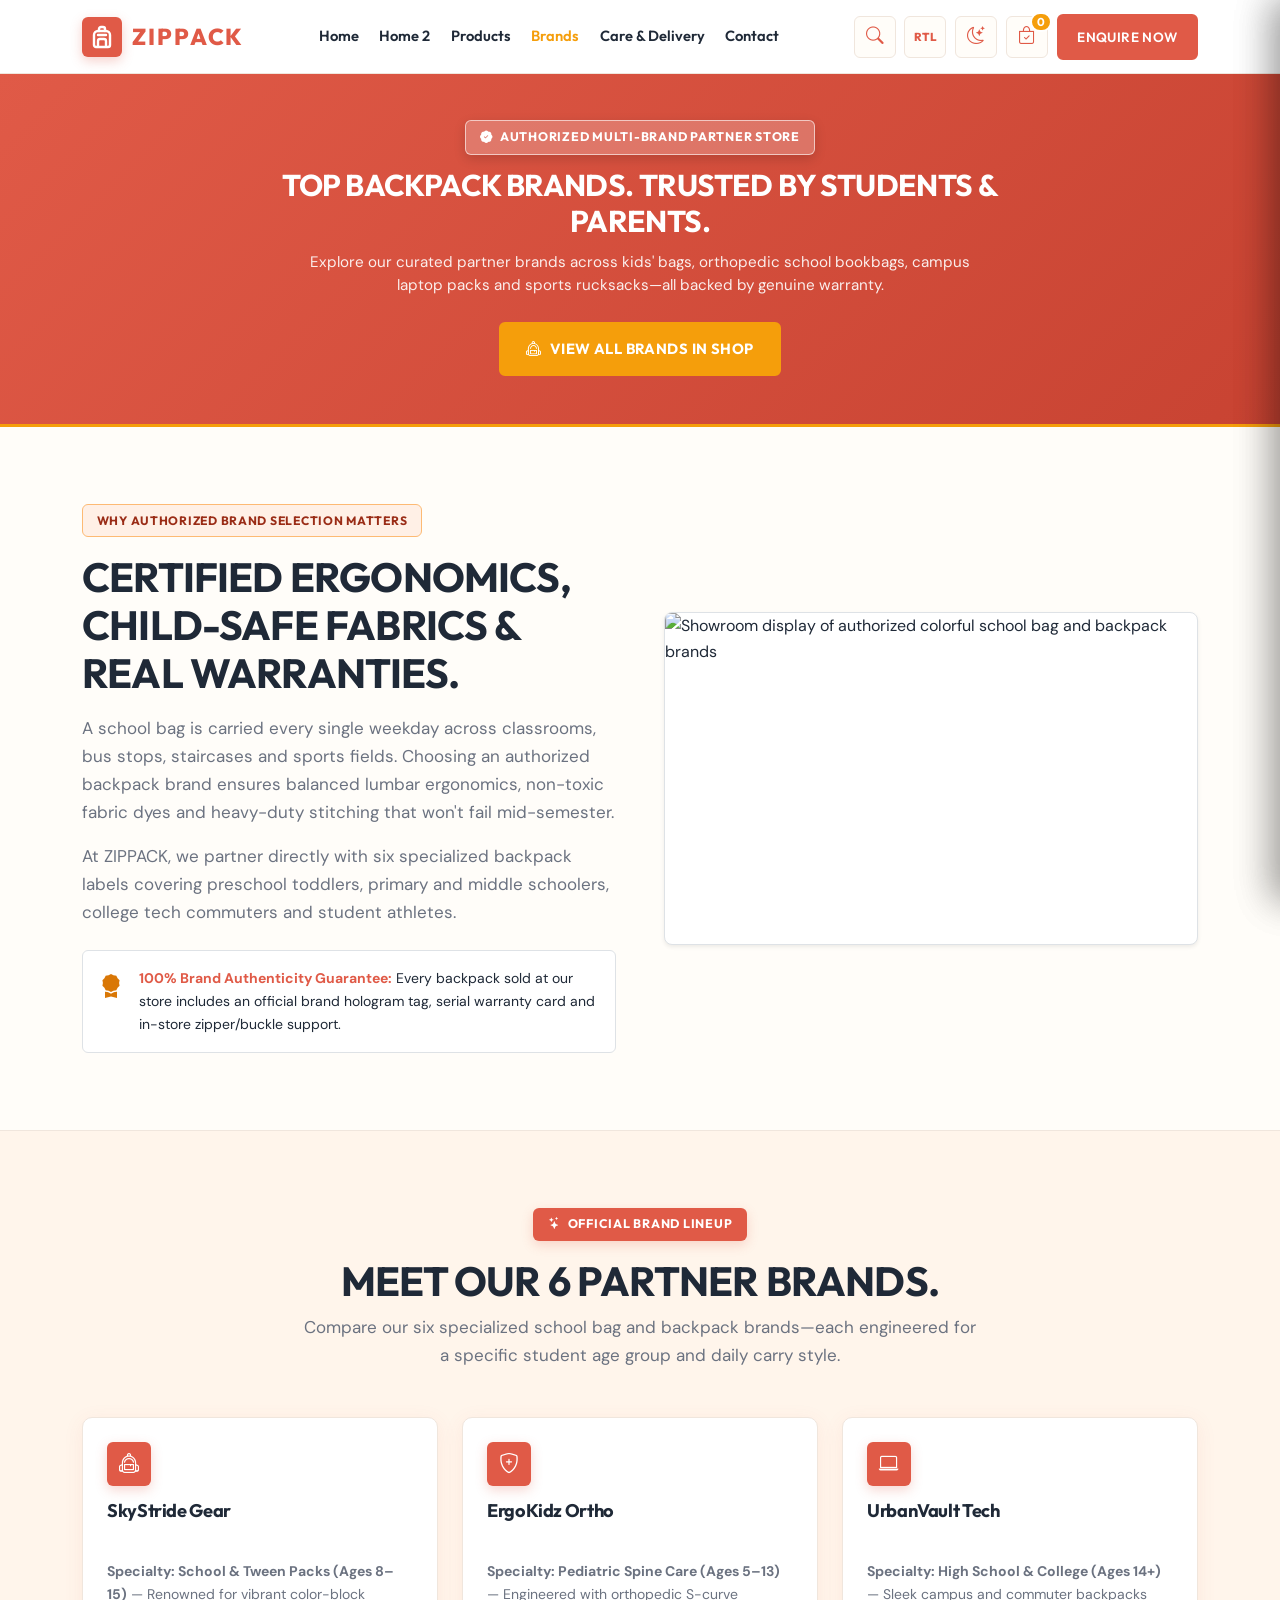
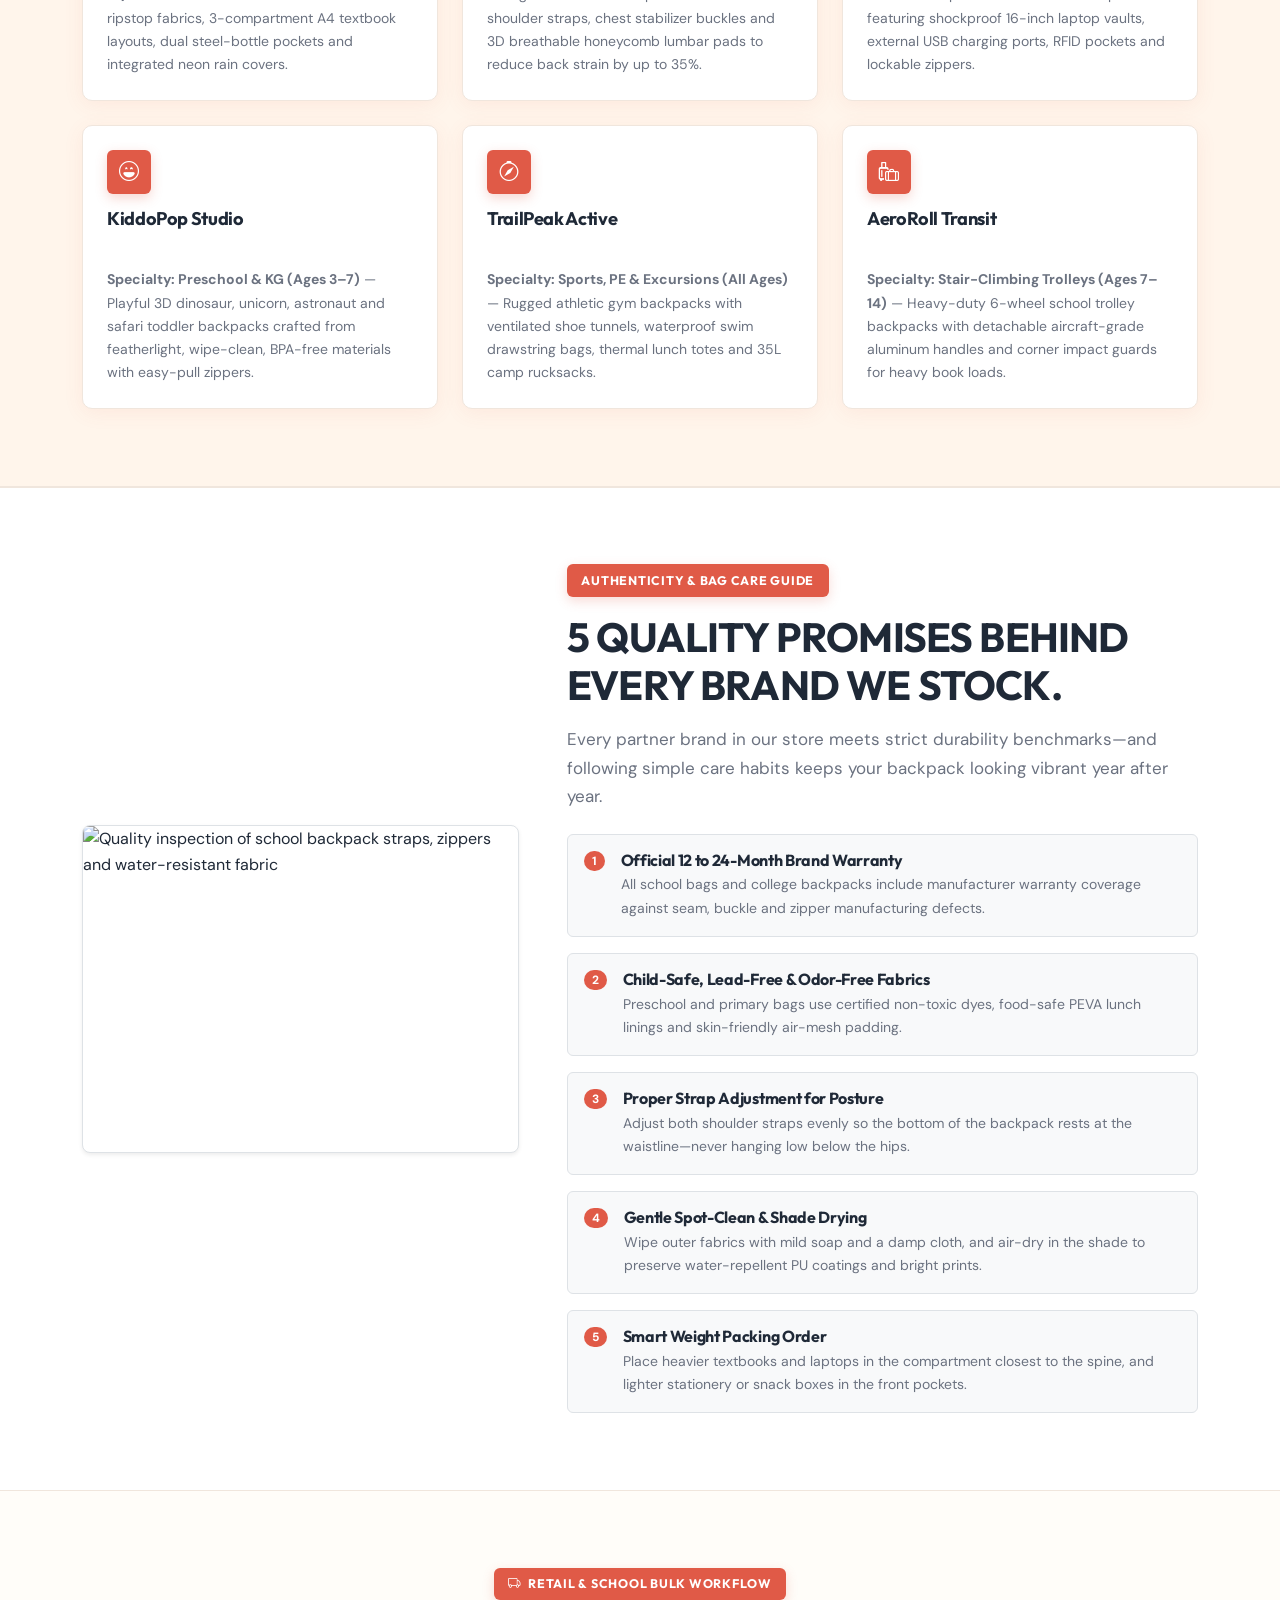
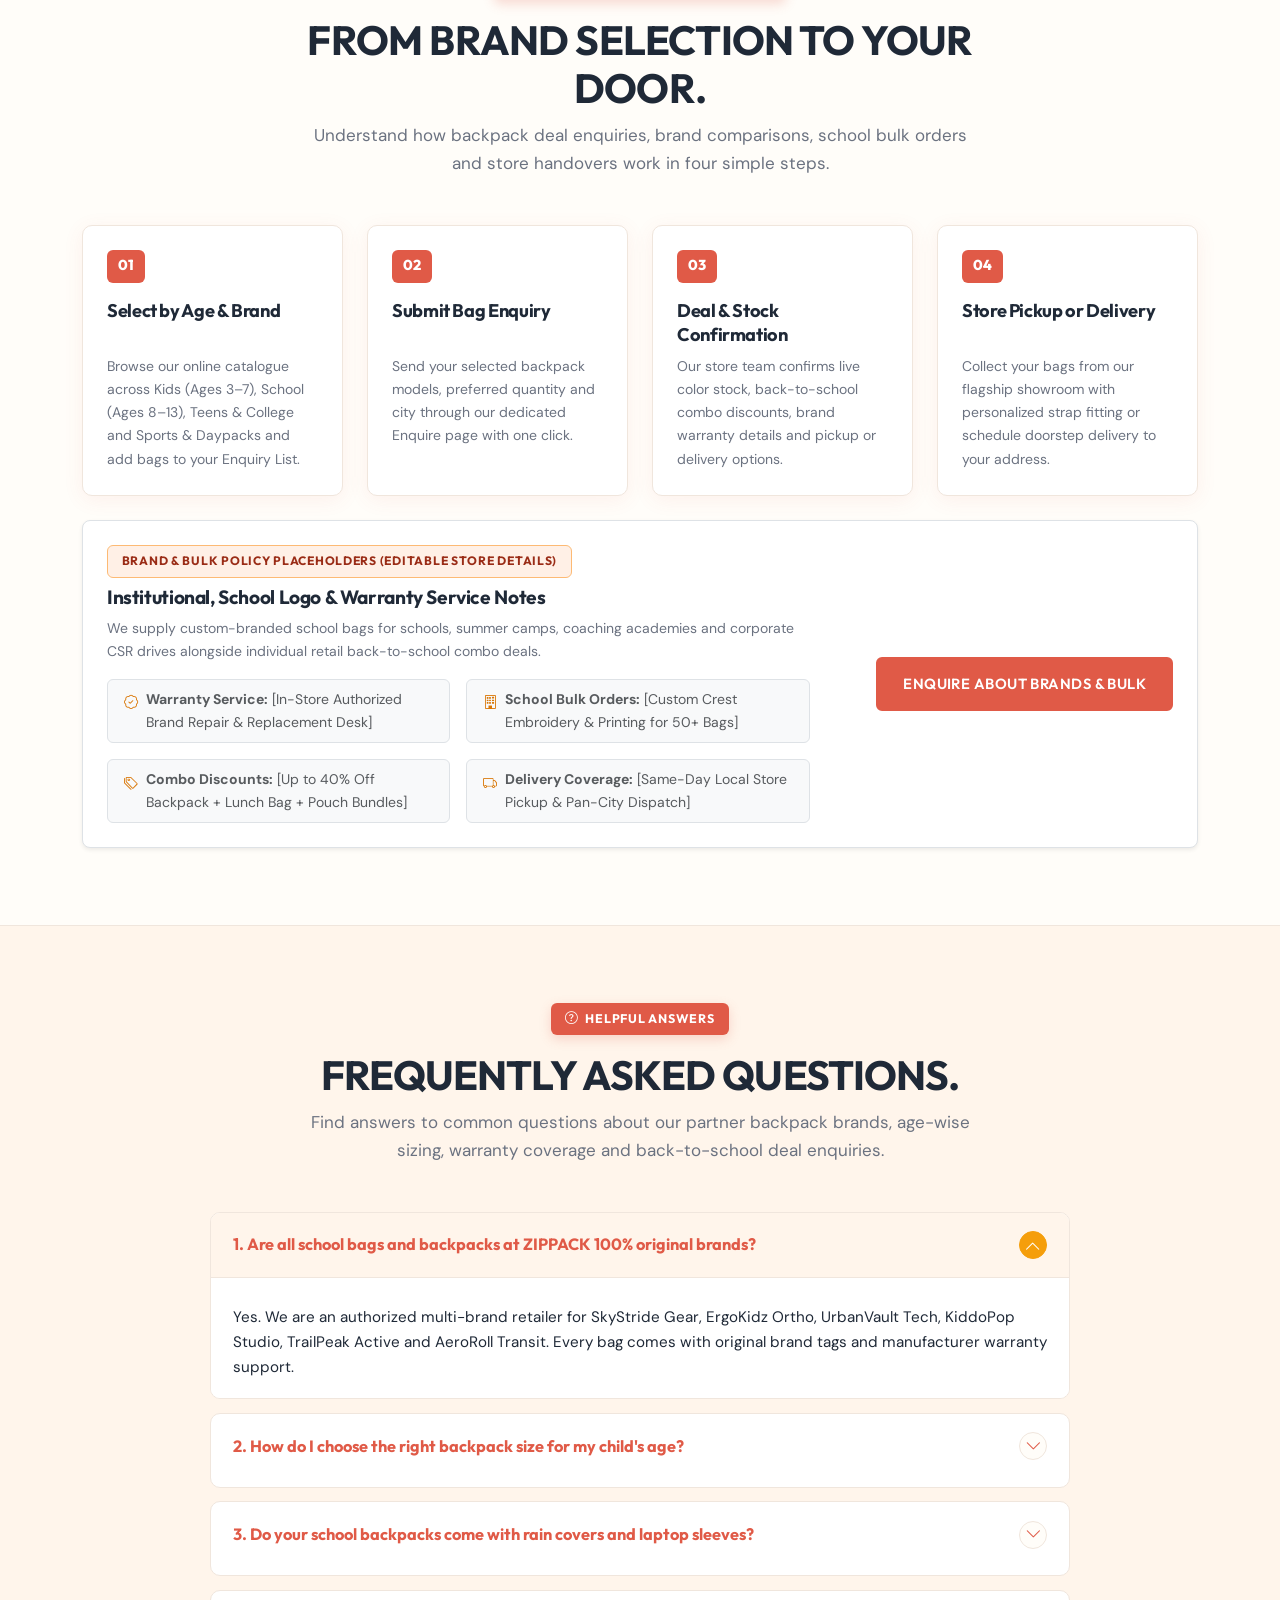
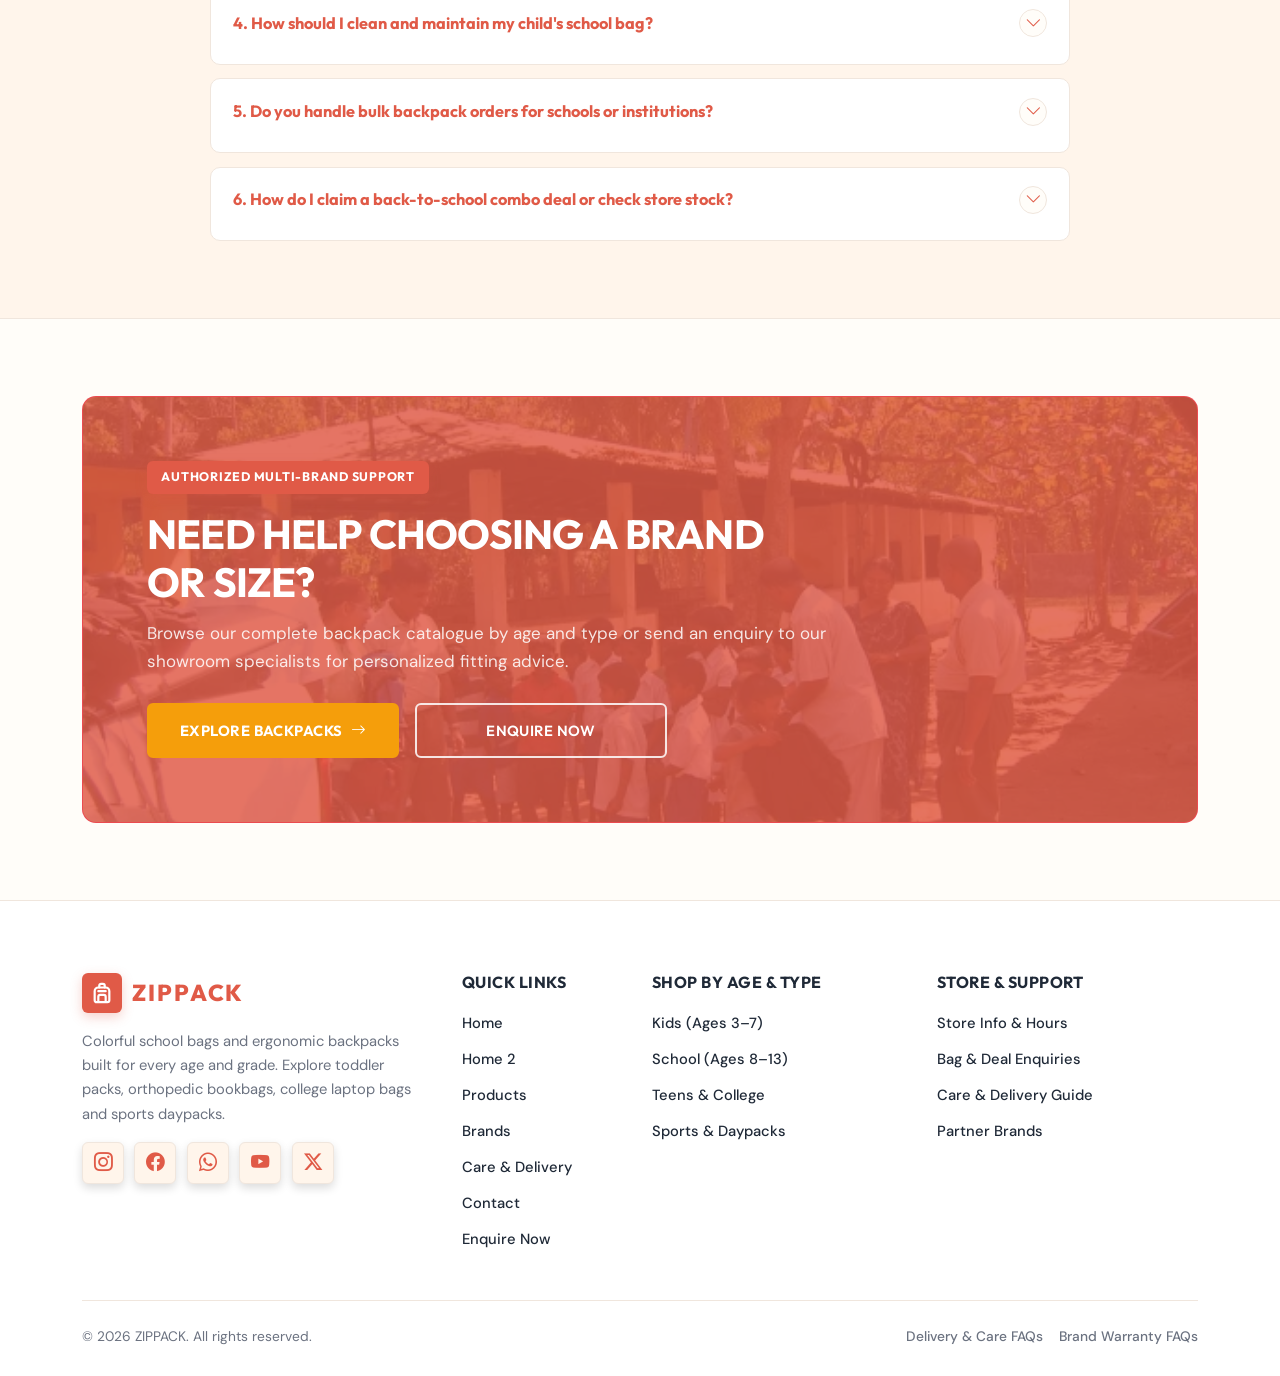
==== commit 539170bf: "U" ====
--- a/brands.html
+++ b/brands.html
@@ -177,15 +177,13 @@
          ====================================================================== -->
     <section class="page-hero-banner" aria-labelledby="brands-hero-heading">
       <div class="container">
-        <div class="row align-items-center g-4">
-          <div class="col-lg-8 col-md-7">
-            <span class="eyebrow-badge"><i class="bi bi-patch-check-fill"></i> Authorized Multi-Brand Partner Store</span>
-            <h1 id="brands-hero-heading">TOP BACKPACK BRANDS. TRUSTED BY STUDENTS &amp; PARENTS.</h1>
-            <p>
-              Explore our curated partner brands across kids' bags, orthopedic school bookbags, campus laptop packs and sports rucksacks—all backed by genuine warranty.
-            </p>
-          </div>
-          <div class="col-lg-4 col-md-5 text-md-end">
+        <div class="page-hero-center text-center mx-auto" style="max-width: 780px;">
+          <span class="eyebrow-badge"><i class="bi bi-patch-check-fill"></i> Authorized Multi-Brand Partner Store</span>
+          <h1 id="brands-hero-heading">TOP BACKPACK BRANDS. TRUSTED BY STUDENTS &amp; PARENTS.</h1>
+          <p class="mx-auto mb-4">
+            Explore our curated partner brands across kids' bags, orthopedic school bookbags, campus laptop packs and sports rucksacks—all backed by genuine warranty.
+          </p>
+          <div class="d-flex justify-content-center">
             <a href="products.html" class="btn-brand-mint">
               <i class="bi bi-backpack2"></i> View All Brands in Shop
             </a>
@@ -218,8 +216,8 @@
           </div>
 
           <div class="col-lg-6">
-            <div class="rounded-3 overflow-hidden border border-3 border-white shadow-sm" style="aspect-ratio: 16 / 10; background-color: var(--surface-white); display: flex; align-items: center; justify-content: center;">
-              <img src="https://content.jdmagicbox.com/v2/comp/itanagar/t5/9999px360.x360.240103001940.j8t5/catalogue/wildcraft-itanagar-duffle-bag-dealers-78jndvvipy.jpg" alt="Showroom display of authorized colorful school bag and backpack brands" class="w-100 h-100 object-fit-contain p-2" width="800" height="500">
+            <div class="rounded-3 overflow-hidden border shadow-sm" style="aspect-ratio: 16 / 10; background-color: #FFFFFF; padding: 0;">
+              <img src="https://content.jdmagicbox.com/v2/comp/itanagar/t5/9999px360.x360.240103001940.j8t5/catalogue/wildcraft-itanagar-duffle-bag-dealers-78jndvvipy.jpg" alt="Showroom display of authorized colorful school bag and backpack brands" class="w-100 h-100" style="width: 100%; height: 100%; object-fit: cover; object-position: center; padding: 0; display: block;" width="800" height="500">
             </div>
           </div>
         </div>
@@ -310,8 +308,8 @@
       <div class="container">
         <div class="row align-items-center g-4 g-lg-5">
           <div class="col-lg-5">
-            <div class="rounded-3 overflow-hidden border shadow-sm" style="aspect-ratio: 4 / 3; background-color: var(--surface-white); display: flex; align-items: center; justify-content: center;">
-              <img src="https://encrypted-tbn0.gstatic.com/images?q=tbn:ANd9GcTWJ2wGmRSwdjZNzxqMpsZSBJpCAJ-oX28Vh8S_THV7fh-po5xtxUFkPEeb&s=10" alt="Quality inspection of school backpack straps, zippers and water-resistant fabric" class="w-100 h-100 object-fit-contain p-2" loading="lazy" width="700" height="525">
+            <div class="rounded-3 overflow-hidden border shadow-sm" style="aspect-ratio: 4 / 3; background-color: #FFFFFF; padding: 0;">
+              <img src="https://encrypted-tbn0.gstatic.com/images?q=tbn:ANd9GcTWJ2wGmRSwdjZNzxqMpsZSBJpCAJ-oX28Vh8S_THV7fh-po5xtxUFkPEeb&s=10" alt="Quality inspection of school backpack straps, zippers and water-resistant fabric" class="w-100 h-100" style="width: 100%; height: 100%; object-fit: cover; object-position: center; padding: 0; display: block;" loading="lazy" width="700" height="525">
             </div>
           </div>
 
--- a/assets/css/style.css
+++ b/assets/css/style.css
@@ -948,9 +948,9 @@
   position: relative;
   border-radius: var(--radius-lg);
   overflow: hidden;
-  border: 4px solid var(--surface-white);
+  border: 4px solid #FFFFFF;
   box-shadow: var(--shadow-hover);
-  background-color: var(--surface-white);
+  background-color: #FFFFFF !important;
   aspect-ratio: 4 / 3;
   display: flex;
   align-items: center;
@@ -1123,7 +1123,7 @@
   width: 100%;
   min-height: 0;
   overflow: hidden;
-  background-color: var(--surface-white);
+  background-color: #FFFFFF !important;
   aspect-ratio: 16 / 11;
   flex-shrink: 0;
   display: flex;
@@ -1261,7 +1261,7 @@
   position: relative;
   aspect-ratio: 4 / 3;
   overflow: hidden;
-  background-color: var(--surface-white);
+  background-color: #FFFFFF !important;
   flex-shrink: 0;
   display: flex;
   align-items: center;
@@ -1410,7 +1410,7 @@
   position: relative;
   aspect-ratio: 4 / 3;
   overflow: hidden;
-  background-color: var(--surface-white);
+  background-color: #FFFFFF !important;
   border-bottom: 1px solid var(--border-color);
   flex-shrink: 0;
   display: flex;
@@ -1625,7 +1625,7 @@
   margin-top: 1.35rem;
   border: 2px solid rgba(255, 255, 255, 0.4);
   aspect-ratio: 16 / 10;
-  background-color: var(--surface-white);
+  background-color: #FFFFFF !important;
   display: flex;
   align-items: center;
   justify-content: center;
@@ -1819,6 +1819,8 @@
   min-height: 290px;
   display: flex;
   align-items: center;
+  justify-content: center;
+  text-align: center;
   padding: 3rem 0;
   border-bottom: 3px solid var(--mint-secondary);
   position: relative;
@@ -1826,6 +1828,10 @@
 
 .page-hero-banner .container {
   width: 100%;
+  display: flex;
+  flex-direction: column;
+  align-items: center;
+  text-align: center;
 }
 
 .page-hero-banner .eyebrow-badge,
@@ -1840,6 +1846,12 @@
   box-shadow: 0 4px 12px rgba(0, 0, 0, 0.15) !important;
 }
 
+.page-hero-banner .eyebrow-badge {
+  align-self: center;
+  margin-left: auto;
+  margin-right: auto;
+}
+
 .page-hero-banner .eyebrow-badge i,
 .contact-info-card .eyebrow-badge i {
   color: #FFFFFF !important;
@@ -1851,19 +1863,35 @@
   font-size: clamp(1.65rem, 2.35vw, 2.2rem);
   line-height: 1.22;
   font-weight: 700;
+  text-align: center;
 }
 
 .page-hero-banner p {
   color: rgba(255, 255, 255, 0.9);
   max-width: 680px;
-  margin-bottom: 0;
+  margin-left: auto;
+  margin-right: auto;
+  margin-bottom: 1.35rem;
   font-size: clamp(0.95rem, 1.05vw, 1.05rem);
   line-height: 1.55;
+  text-align: center;
 }
 
 /* ==========================================================================
    13. PRODUCTS PAGE — CONTROLS, FILTERS & ENQUIRY CART DRAWER
    ========================================================================== */
+#inlineEnquirySummaryBar {
+  display: flex;
+  flex-wrap: wrap;
+  max-width: 760px;
+  margin-left: auto;
+  margin-right: auto;
+}
+
+#inlineEnquirySummaryBar[hidden] {
+  display: none !important;
+}
+
 .catalog-toolbar {
   background-color: var(--surface-white);
   border: 1px solid var(--border-color);
@@ -2399,16 +2427,22 @@
 }
 
 .contact-detail-icon {
-  width: 40px;
-  height: 40px;
+  width: 42px;
+  height: 42px;
   border-radius: var(--radius-sm);
-  background-color: rgba(255, 46, 99, 0.2);
-  color: var(--mint-secondary);
+  background-color: rgba(255, 255, 255, 0.24);
+  border: 1.5px solid #FFFFFF;
+  color: #FFFFFF !important;
   display: inline-flex;
   align-items: center;
   justify-content: center;
-  font-size: 1.15rem;
+  font-size: 1.2rem;
   flex-shrink: 0;
+  box-shadow: 0 4px 10px rgba(0, 0, 0, 0.14);
+}
+
+.contact-detail-icon i {
+  color: #FFFFFF !important;
 }
 
 /* Ensure buttons inside .contact-info-card never overflow at 368px or 1024px */
@@ -2451,8 +2485,8 @@
   width: 42px;
   height: 42px;
   border-radius: var(--radius-sm);
-  background-color: rgba(255, 255, 255, 0.12);
-  border: 1px solid rgba(255, 255, 255, 0.26);
+  background-color: rgba(255, 255, 255, 0.24);
+  border: 1.5px solid #FFFFFF;
   color: #FFFFFF !important;
   display: inline-flex;
   align-items: center;
@@ -2460,33 +2494,36 @@
   font-size: 1.15rem;
   transition: all var(--transition-fast);
   text-decoration: none;
+  box-shadow: 0 4px 10px rgba(0, 0, 0, 0.14);
 }
 
 .social-icon-link:hover,
 .social-icon-link:focus-visible {
-  background-color: var(--mint-secondary);
-  border-color: var(--mint-secondary);
-  color: #FFFFFF !important;
+  background-color: #FFFFFF;
+  border-color: #FFFFFF;
+  color: var(--navy-dark) !important;
   transform: translateY(-3px);
-  box-shadow: 0 8px 20px rgba(255, 46, 99, 0.35);
+  box-shadow: 0 8px 20px rgba(0, 0, 0, 0.22);
 }
 
 .contact-map-card {
   background-color: var(--surface-white);
   border: 1px solid var(--border-color);
   border-radius: var(--radius-lg);
+  padding: clamp(1.5rem, 3vw, 2.5rem);
   overflow: hidden;
   box-shadow: var(--shadow-subtle);
 }
 
 .contact-map-header {
-  padding: 1.5rem clamp(1.25rem, 3vw, 2.25rem);
+  padding: 0 0 1.75rem 0;
+  margin-bottom: 1.75rem;
   border-bottom: 1px solid var(--border-color);
   display: flex;
   flex-wrap: wrap;
   align-items: center;
   justify-content: space-between;
-  gap: 1rem;
+  gap: 1.25rem;
 }
 
 .contact-map-frame {
@@ -2494,6 +2531,9 @@
   width: 100%;
   height: 420px;
   background-color: var(--bg-soft-mint);
+  border-radius: var(--radius-md);
+  overflow: hidden;
+  border: 1px solid var(--border-color);
 }
 
 .contact-map-frame iframe {
@@ -2730,12 +2770,10 @@
 [data-theme="dark"] h4,
 [data-theme="dark"] h5,
 [data-theme="dark"] h6,
-[data-theme="dark"] a:not(.btn-brand-primary):not(.btn-brand-secondary):not(.btn-brand-mint):not(.btn-brand-outline-white):not(.btn-h2-primary):not(.btn-h2-secondary),
+[data-theme="dark"] a:not(.btn-brand-primary):not(.btn-brand-secondary):not(.btn-brand-mint):not(.btn-brand-outline-white):not(.btn-h2-primary):not(.btn-h2-secondary):not(.nav-link-item.active):not(.nav-link-item:hover),
 [data-theme="dark"] .brand-logo,
 [data-theme="dark"] .brand-logo-title,
 [data-theme="dark"] .nav-link-item,
-[data-theme="dark"] .nav-link-item:hover,
-[data-theme="dark"] .nav-link-item.active,
 [data-theme="dark"] .mobile-nav-links a,
 [data-theme="dark"] .hero-tagline-text,
 [data-theme="dark"] .hero-title,
@@ -2754,6 +2792,33 @@
   color: #FFFFFF;
 }
 
+[data-theme="dark"] .nav-link-item:hover,
+[data-theme="dark"] .nav-link-item.active {
+  color: var(--mint-secondary) !important;
+}
+
+[data-theme="dark"] .mobile-nav-links a:hover:not([href="enquire.html"]),
+[data-theme="dark"] .mobile-nav-links a.active:not([href="enquire.html"]) {
+  color: var(--mint-secondary) !important;
+  background-color: rgba(245, 158, 11, 0.14);
+  border-color: var(--mint-secondary);
+}
+
+[data-theme="dark"] .hero-image-frame,
+[data-theme="dark"] .quick-pick-media,
+[data-theme="dark"] .category-showcase-img,
+[data-theme="dark"] .product-card-media,
+[data-theme="dark"] .why-visual-img,
+[data-theme="dark"] .storage-visual-card,
+[data-theme="dark"] .quality-visual-frame,
+[data-theme="dark"] .h2-quick-card-media,
+[data-theme="dark"] .h2-signature-media,
+[data-theme="dark"] .h2-bento-media,
+[data-theme="dark"] .h2-bento-card-main,
+[data-theme="dark"] .h2-why-visual-card {
+  background-color: #FFFFFF !important;
+}
+
 [data-theme="dark"] [style*="color: var(--navy-primary)"] {
   color: #FFFFFF !important;
 }
@@ -2769,17 +2834,51 @@
 }
 
 [data-theme="dark"] .eyebrow-badge-mint {
-  background-color: rgba(245, 158, 11, 0.16);
-  color: var(--mint-secondary);
-  border-color: rgba(245, 158, 11, 0.45);
+  background-color: rgba(245, 158, 11, 0.22) !important;
+  color: #FDE68A !important;
+  border-color: var(--mint-secondary) !important;
+}
+
+[data-theme="dark"] .eyebrow-badge-mint i {
+  color: #FDE68A !important;
+}
+
+/* Equal button widths for any section CTA group with multiple buttons */
+.hero-cta-group,
+.h2-hero-cta-group,
+.final-cta-content > .d-flex,
+.h2-final-cta-section .d-flex,
+#inlineEnquirySummaryBar > div:last-child,
+[aria-labelledby="enquiry-callout-heading"] .col-lg-4 {
+  display: grid !important;
+  grid-template-columns: repeat(auto-fit, minmax(220px, 1fr));
+  gap: 1rem !important;
+  width: 100%;
+  max-width: 520px;
+}
+
+.h2-hero-cta-group,
+.h2-final-cta-section .d-flex {
+  margin-left: auto;
+  margin-right: auto;
+}
+
+.hero-cta-group > *,
+.h2-hero-cta-group > *,
+.final-cta-content > .d-flex > *,
+.h2-final-cta-section .d-flex > *,
+#inlineEnquirySummaryBar > div:last-child > *,
+[aria-labelledby="enquiry-callout-heading"] .col-lg-4 > * {
+  width: 100% !important;
+  justify-content: center;
 }
 
 [data-theme="dark"] .why-feature-icon,
 [data-theme="dark"] .h2-why-icon-wrap,
 [data-theme="dark"] .hero-trust-icon {
-  background-color: rgba(224, 90, 71, 0.16);
-  color: var(--navy-primary);
-  border-color: rgba(224, 90, 71, 0.4);
+  background-color: var(--navy-primary) !important;
+  color: #FFFFFF !important;
+  border-color: var(--navy-primary);
 }
 
 [data-theme="dark"] .site-header,
